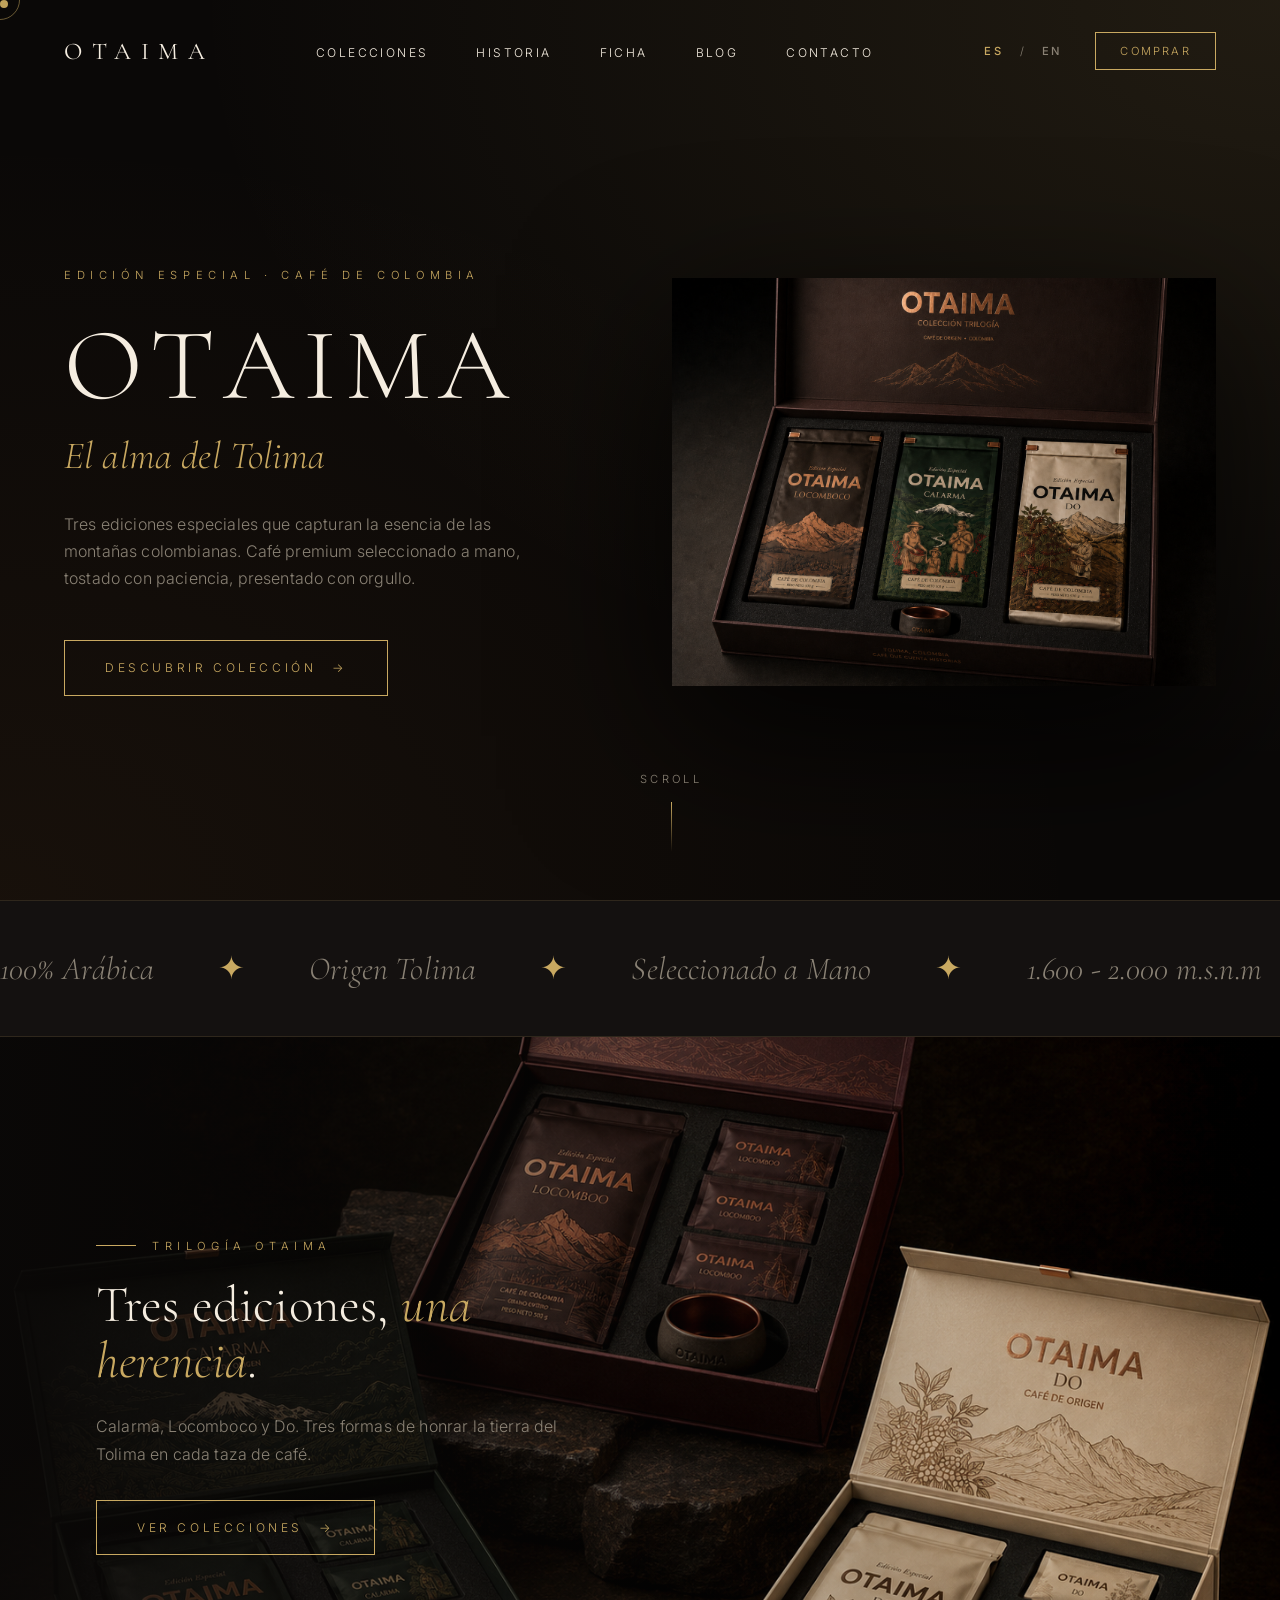
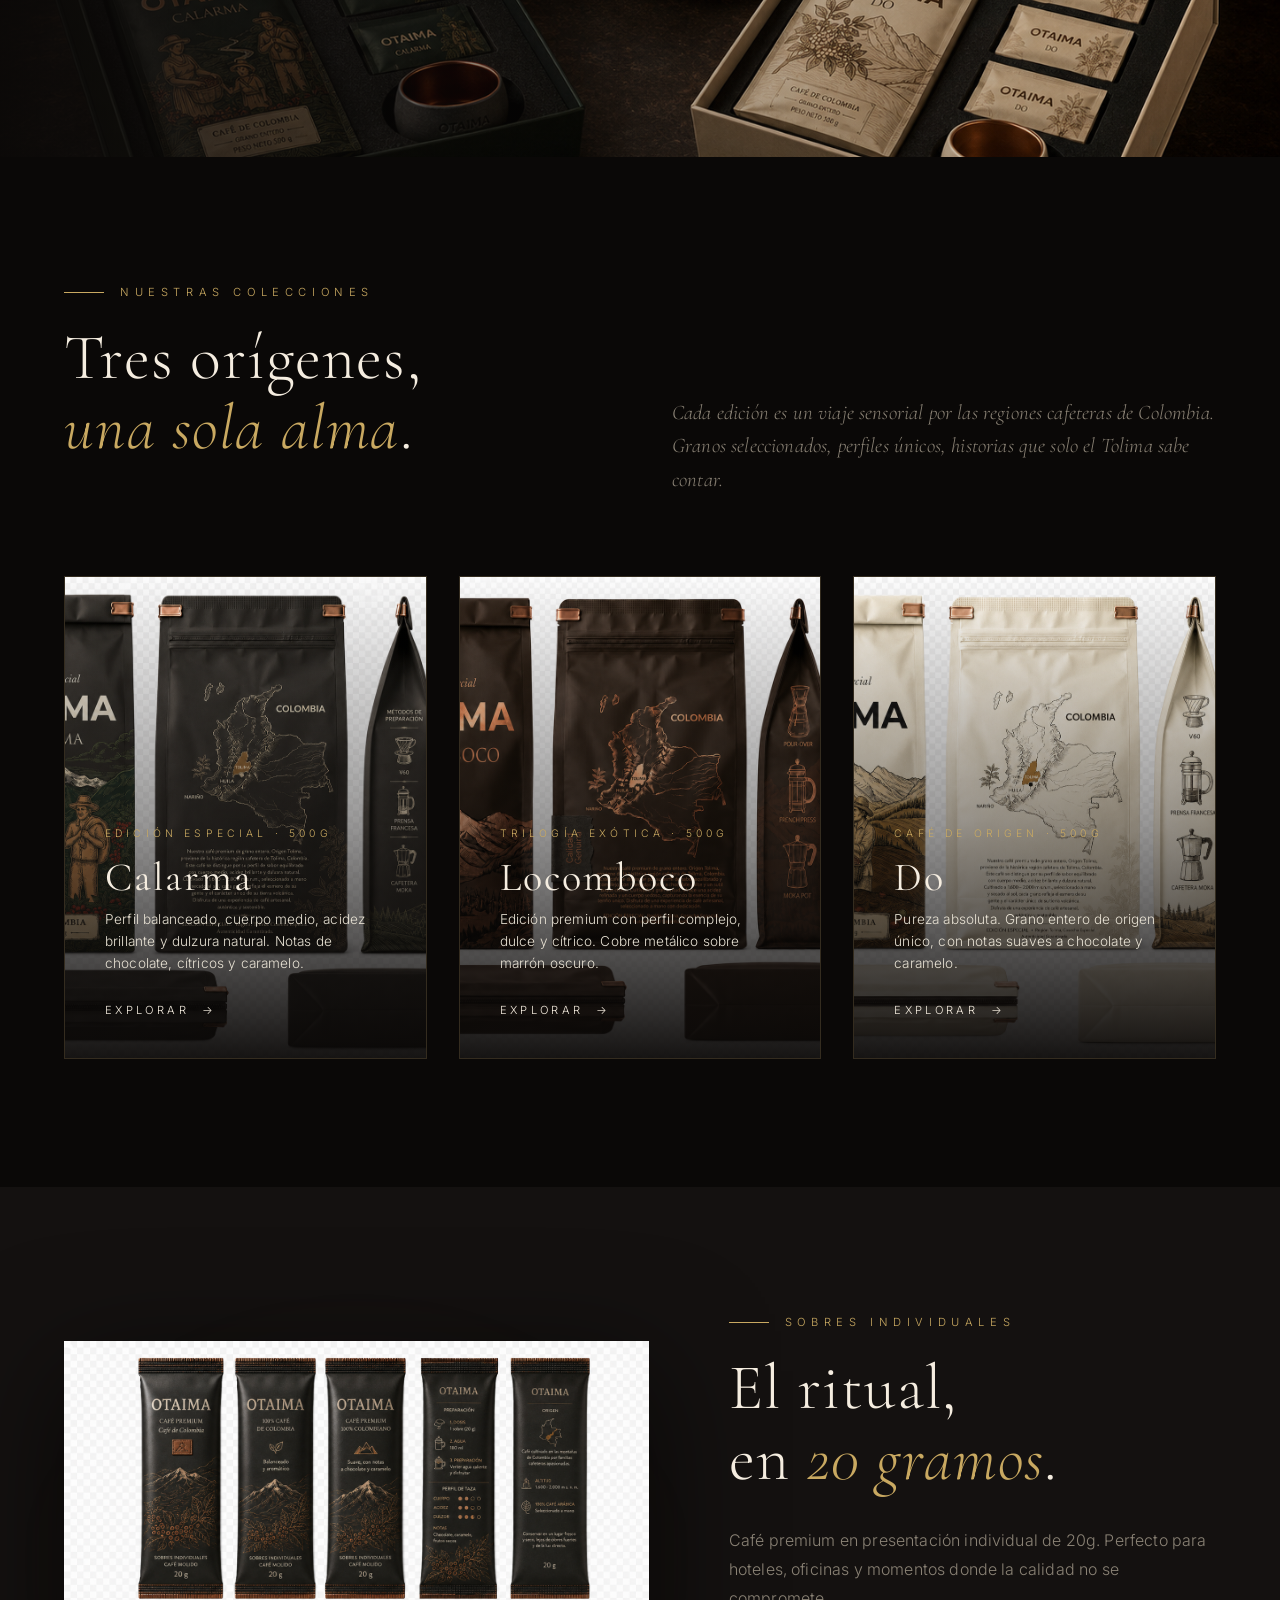
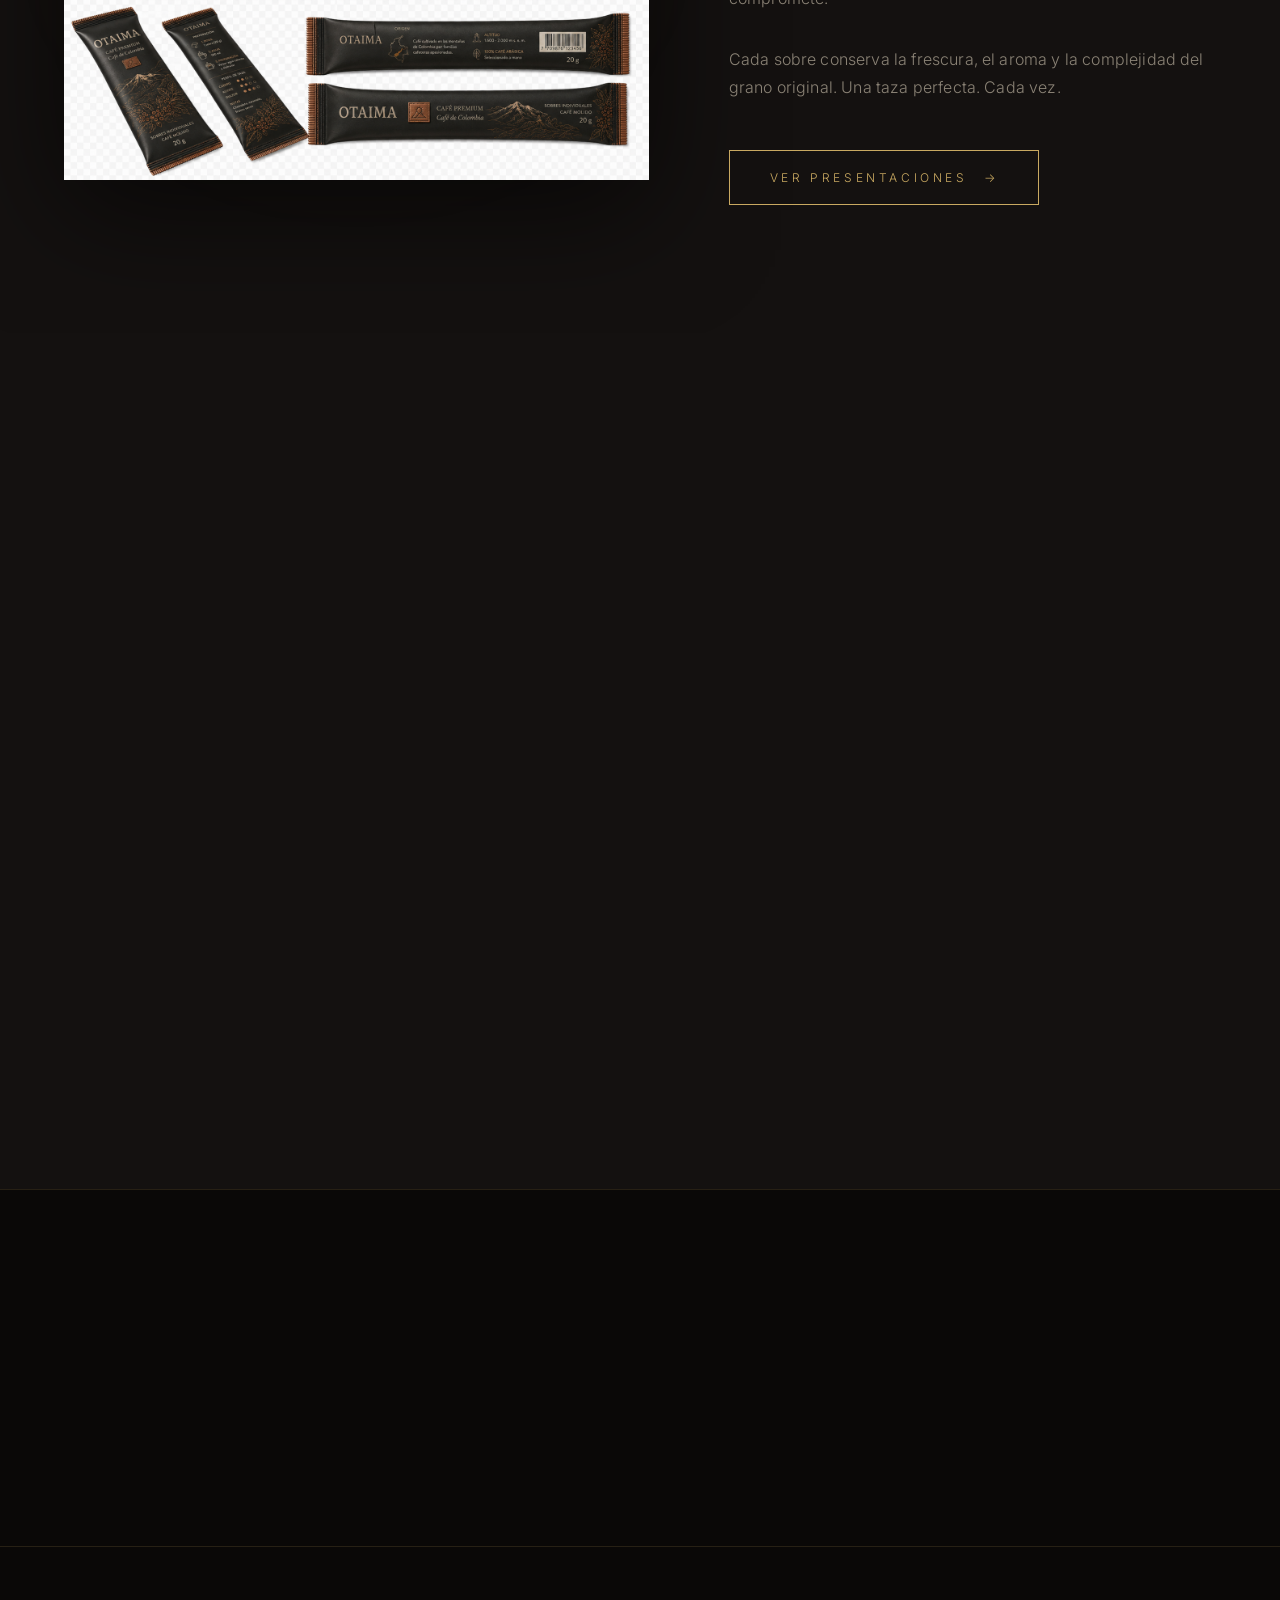
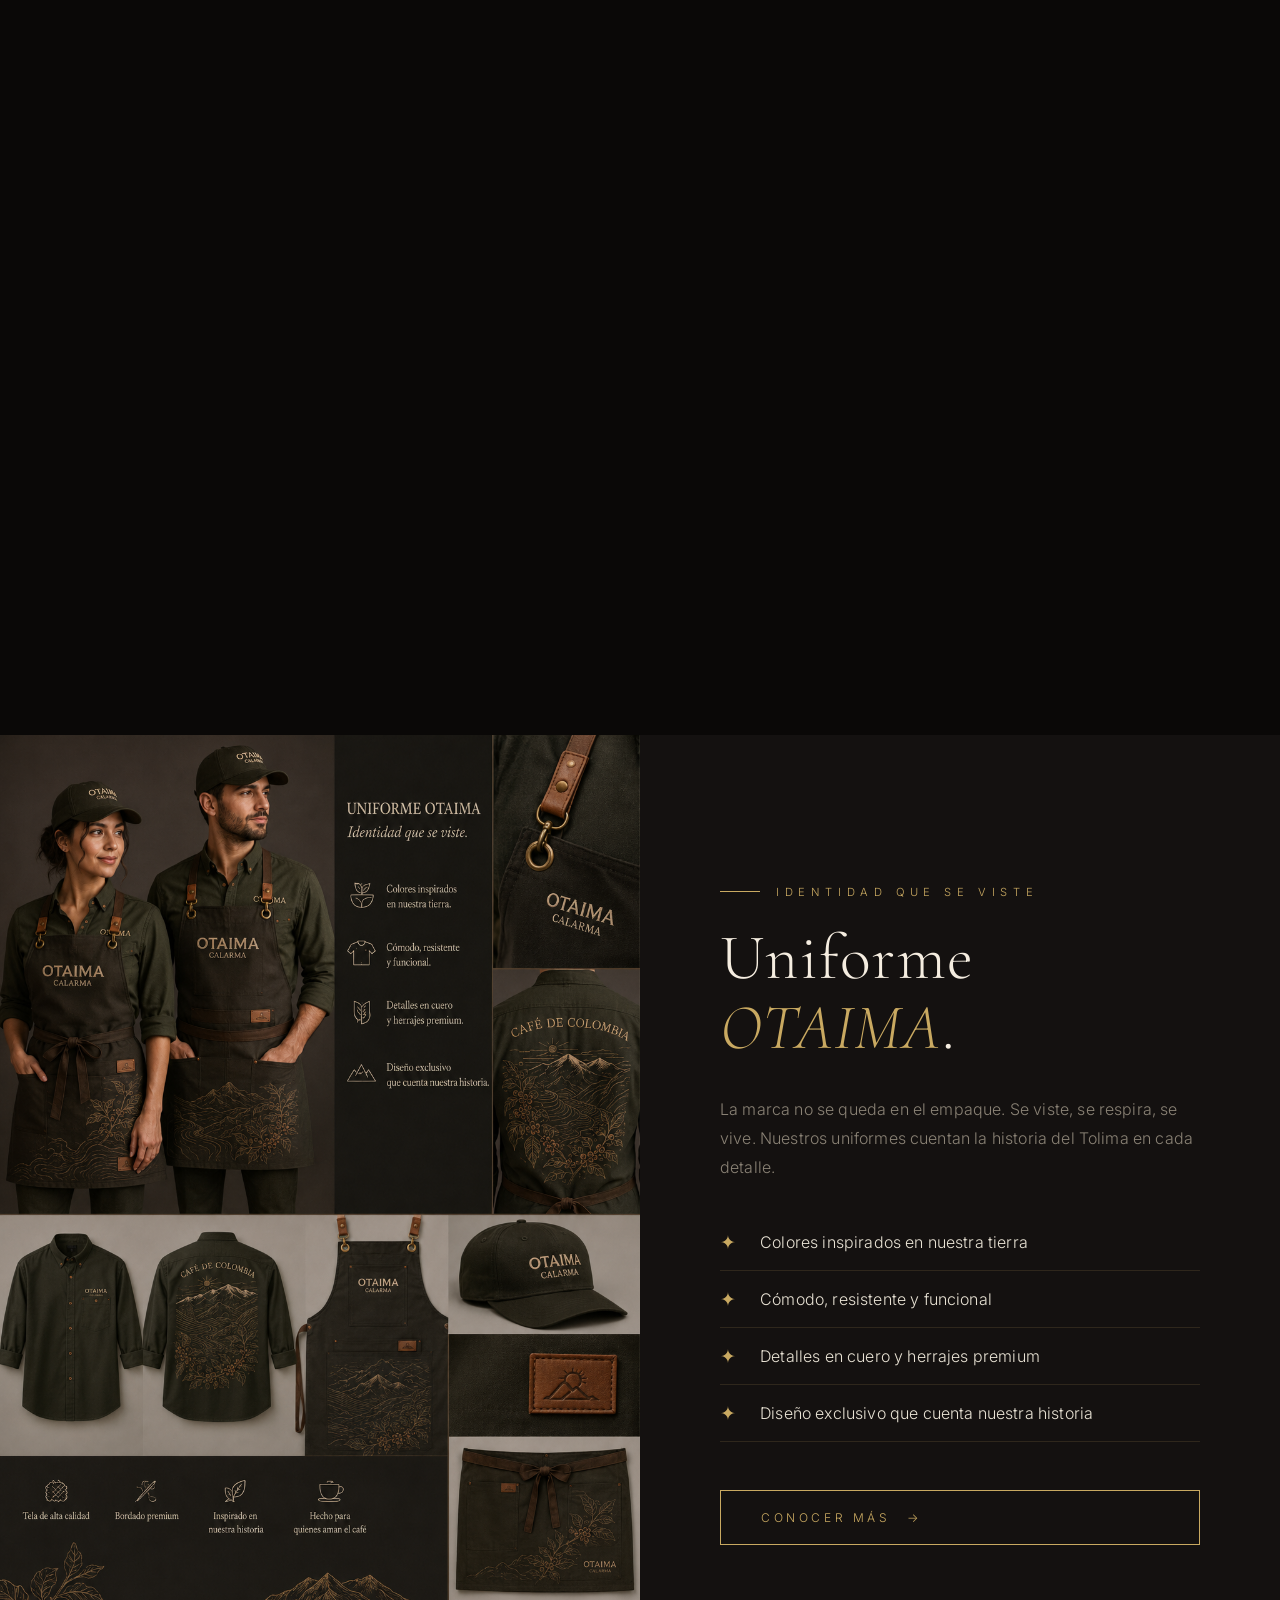
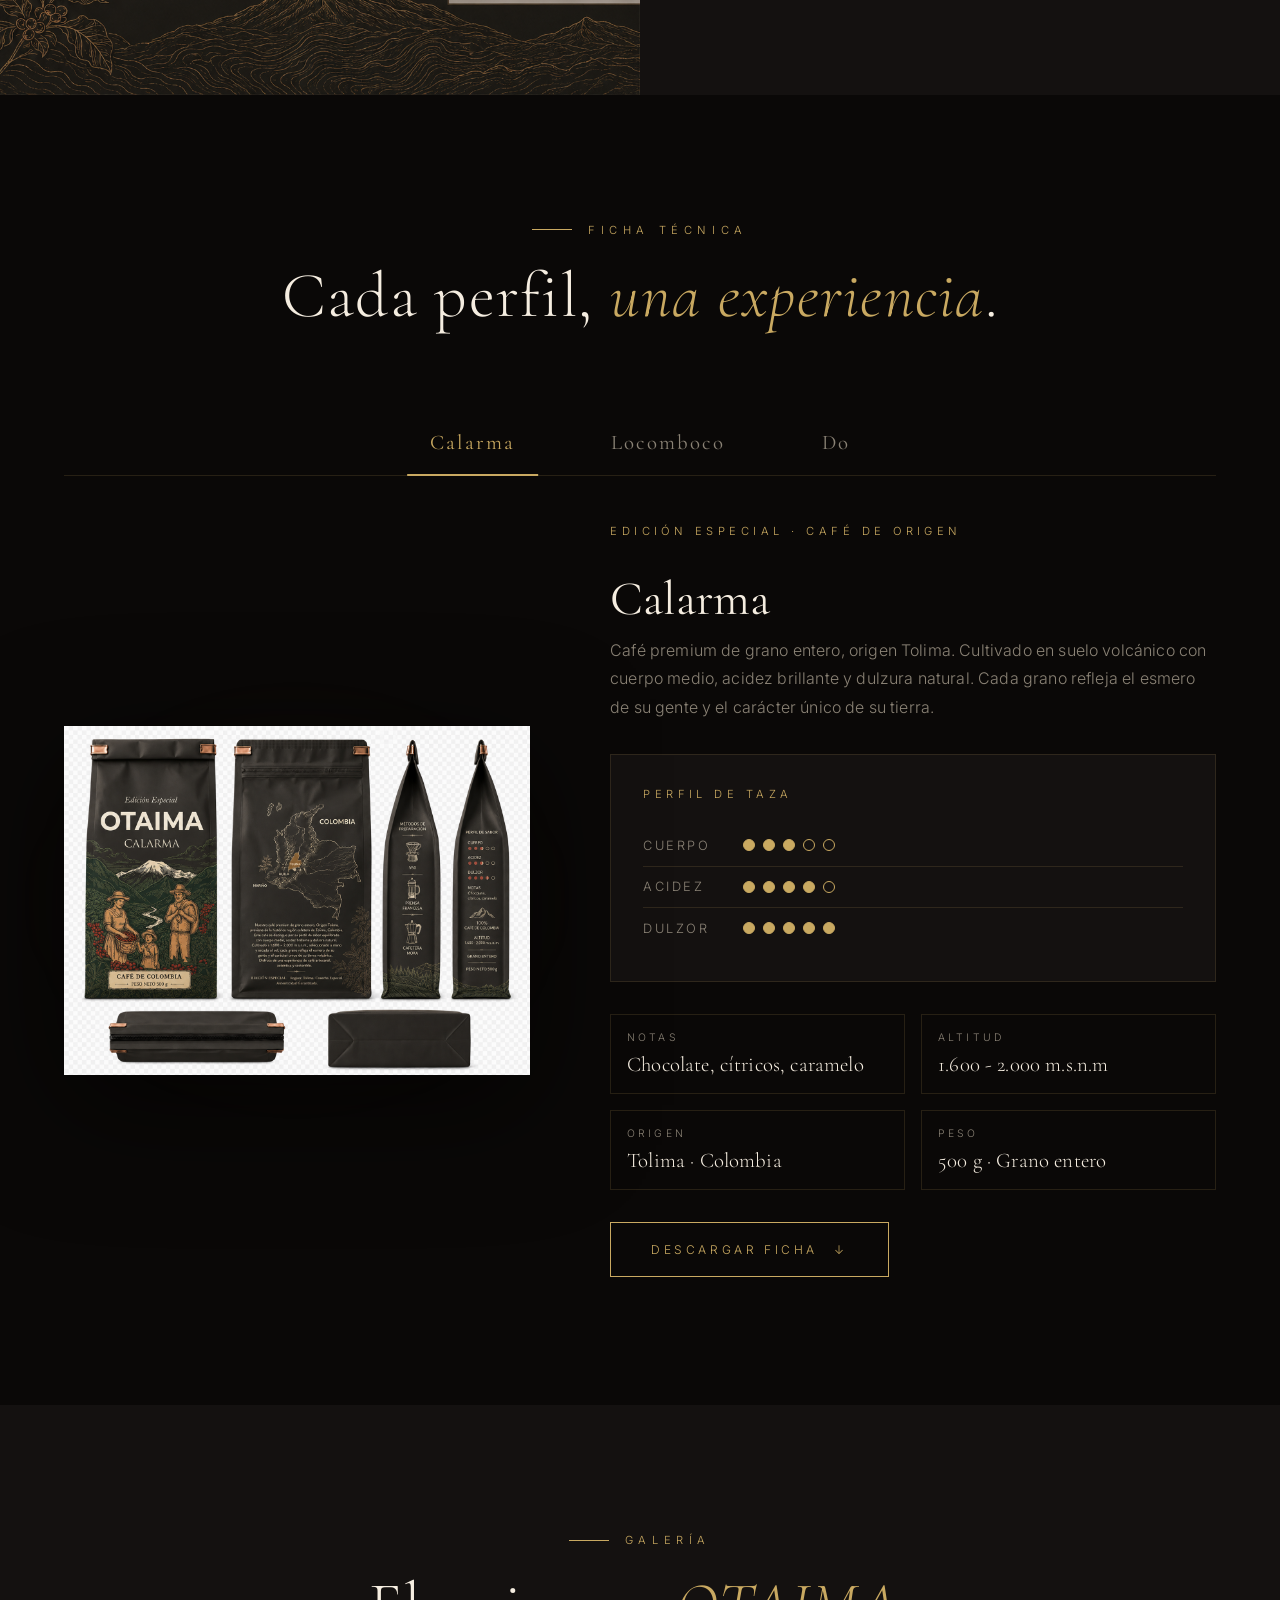
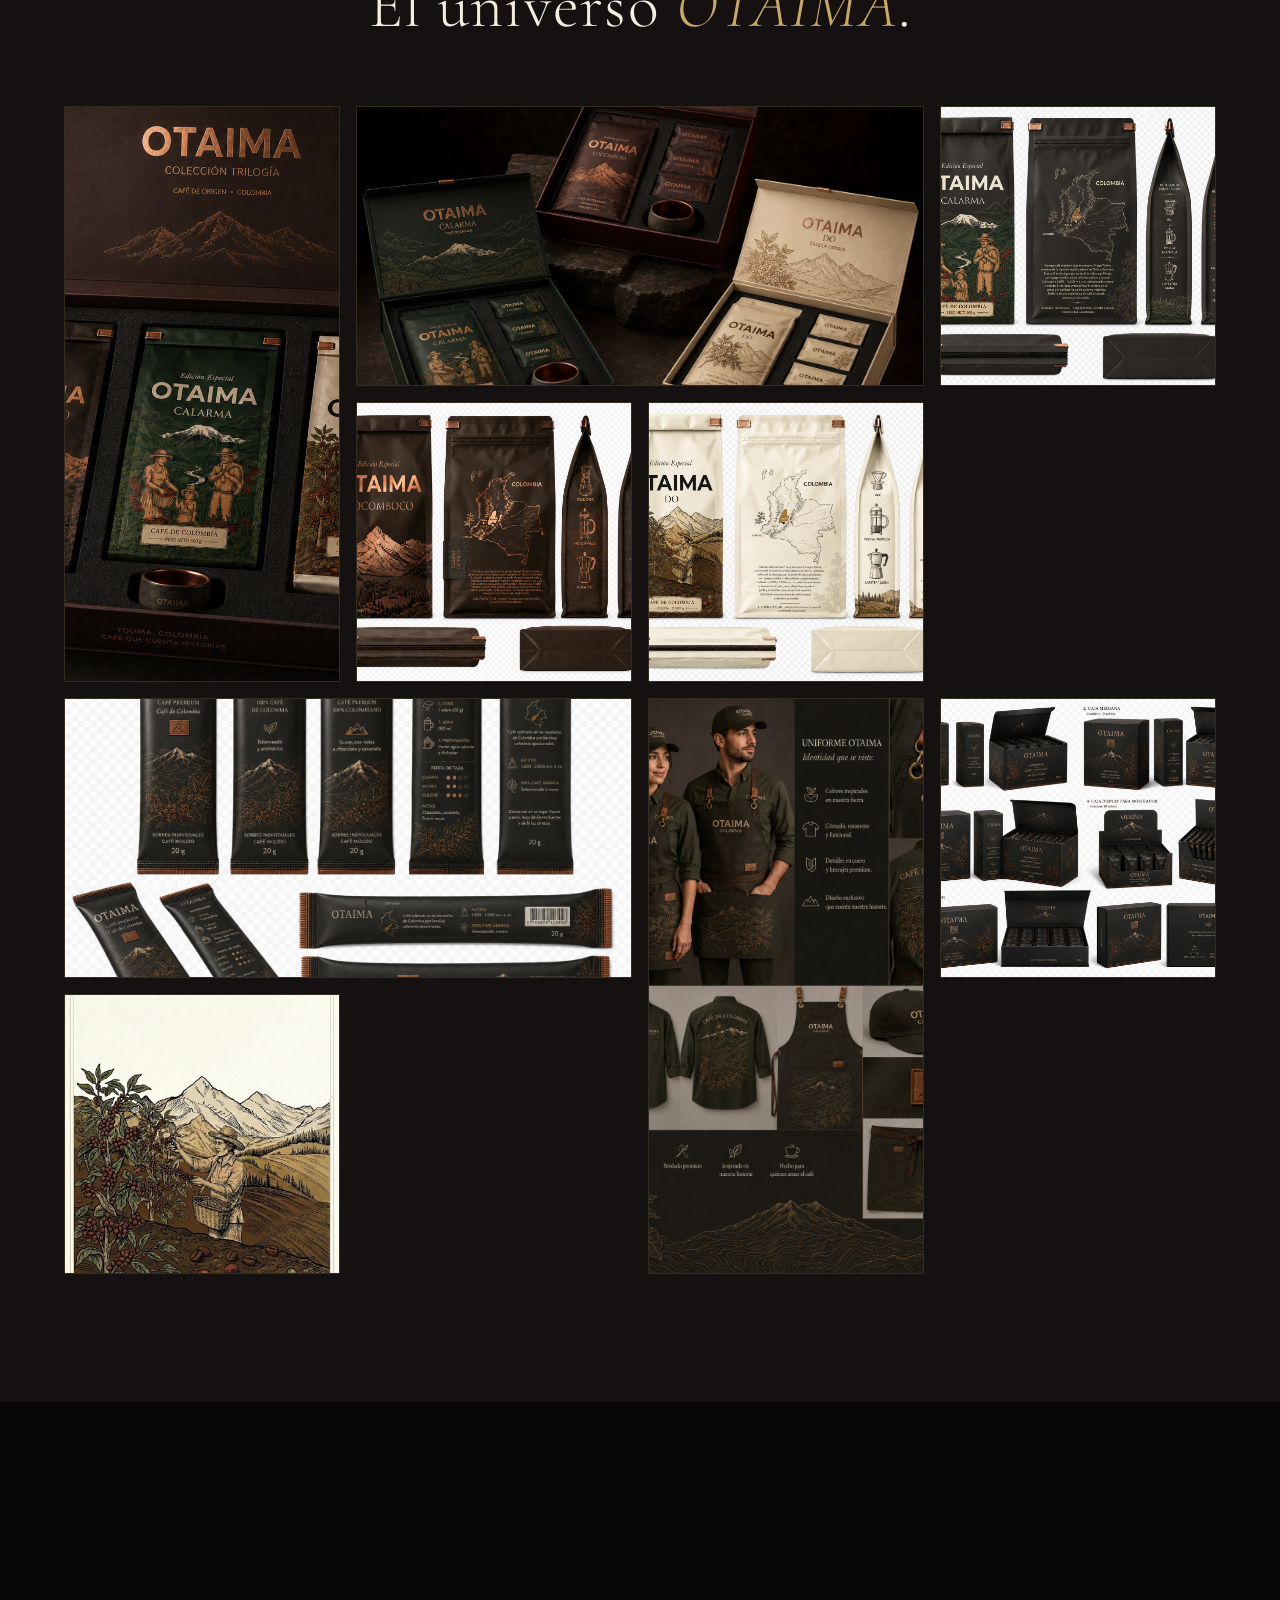
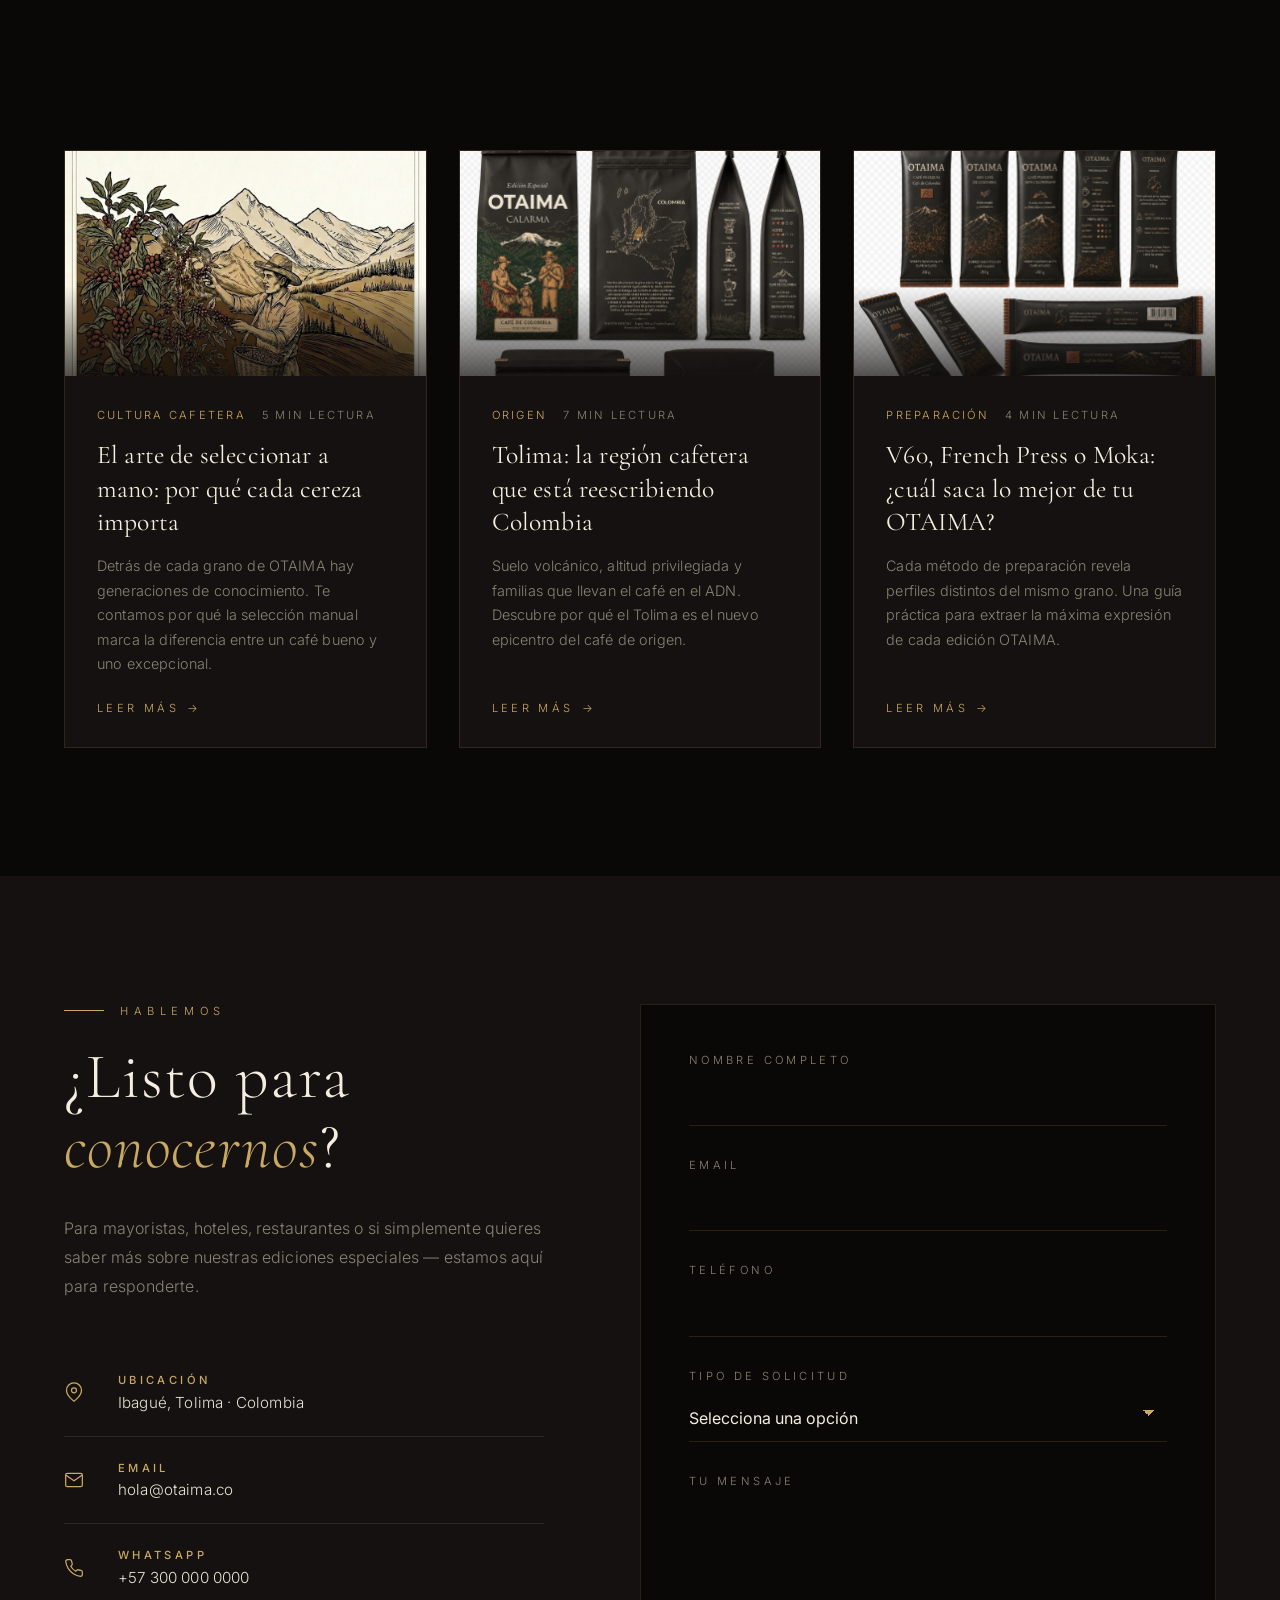
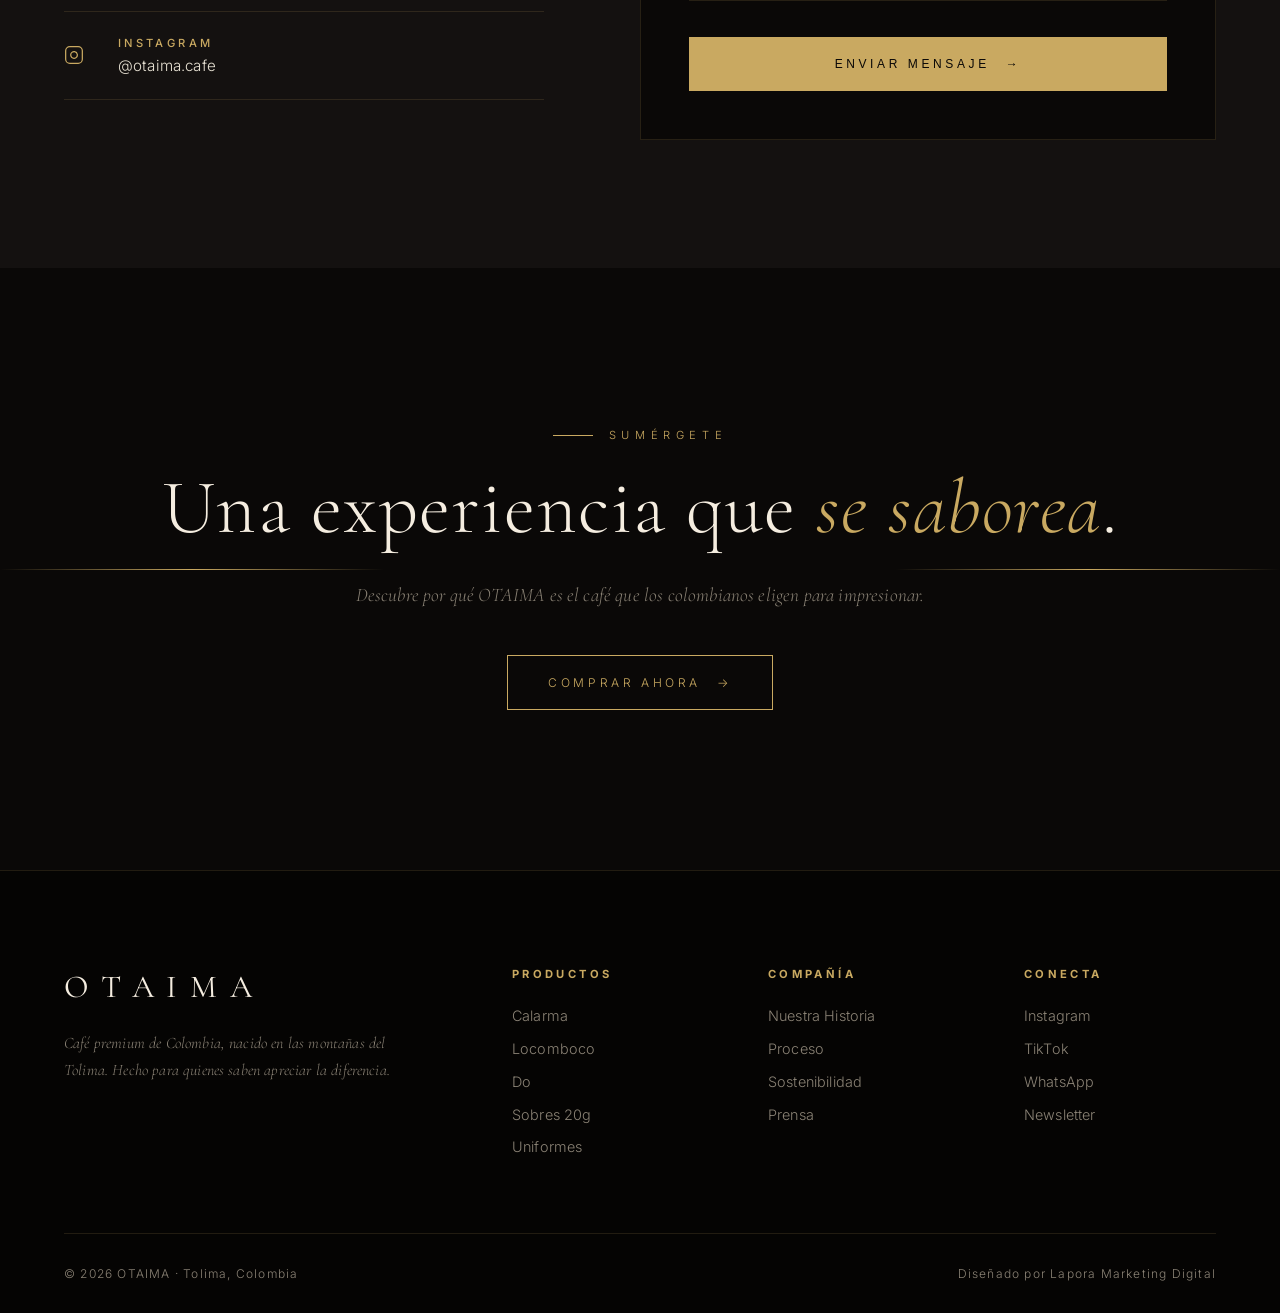
==== index.html @ 5ee767db "feat: initial release - OTAIMA premium coffee website v1.0.0 Production-ready single-page site for O" ====
<!DOCTYPE html>
<html lang="es">
<head>
<meta charset="UTF-8">
<meta name="viewport" content="width=device-width, initial-scale=1.0, viewport-fit=cover">
<meta http-equiv="X-UA-Compatible" content="IE=edge">

<!-- PRIMARY META TAGS -->
<title>OTAIMA — Café Premium de Colombia · Origen Tolima</title>
<meta name="title" content="OTAIMA — Café Premium de Colombia · Origen Tolima">
<meta name="description" content="Café de origen Tolima, Colombia. 100% arábica seleccionado a mano, cultivado entre 1.600 y 2.000 m.s.n.m. Tres ediciones especiales: Calarma, Locomboco y Do.">
<meta name="keywords" content="café colombiano, café premium, OTAIMA, Tolima, café de origen, café arábica, café gourmet, Calarma, Locomboco, café especialidad">
<meta name="author" content="OTAIMA — Lapora Marketing Digital">
<meta name="robots" content="index, follow">
<meta name="language" content="Spanish">
<meta name="theme-color" content="#0a0807">
<link rel="canonical" href="https://otaima.co/">

<!-- OPEN GRAPH / FACEBOOK -->
<meta property="og:type" content="website">
<meta property="og:url" content="https://otaima.co/">
<meta property="og:title" content="OTAIMA — Café Premium de Colombia · Origen Tolima">
<meta property="og:description" content="Tres ediciones especiales de café premium nacidas en las montañas del Tolima. Seleccionado a mano, tostado con paciencia.">
<meta property="og:image" content="https://otaima.co/img/hero-trilogia.png">
<meta property="og:image:width" content="1200">
<meta property="og:image:height" content="630">
<meta property="og:site_name" content="OTAIMA">
<meta property="og:locale" content="es_CO">
<meta property="og:locale:alternate" content="en_US">

<!-- TWITTER -->
<meta name="twitter:card" content="summary_large_image">
<meta name="twitter:url" content="https://otaima.co/">
<meta name="twitter:title" content="OTAIMA — Café Premium de Colombia">
<meta name="twitter:description" content="Café de origen Tolima. Tres ediciones especiales. 100% arábica.">
<meta name="twitter:image" content="https://otaima.co/img/hero-trilogia.png">

<!-- FAVICONS -->
<link rel="icon" type="image/svg+xml" href="data:image/svg+xml;utf8,<svg xmlns='http://www.w3.org/2000/svg' viewBox='0 0 100 100'><rect width='100' height='100' fill='%230a0807'/><text x='50' y='68' font-family='Georgia,serif' font-size='52' font-weight='300' fill='%23c9a961' text-anchor='middle' letter-spacing='2'>O</text></svg>">
<link rel="apple-touch-icon" href="data:image/svg+xml;utf8,<svg xmlns='http://www.w3.org/2000/svg' viewBox='0 0 100 100'><rect width='100' height='100' fill='%230a0807'/><text x='50' y='68' font-family='Georgia,serif' font-size='52' font-weight='300' fill='%23c9a961' text-anchor='middle'>O</text></svg>">
<link rel="manifest" href="site.webmanifest">

<!-- SCHEMA.ORG STRUCTURED DATA -->
<script type="application/ld+json">
{
  "@context": "https://schema.org",
  "@type": "Organization",
  "name": "OTAIMA",
  "url": "https://otaima.co",
  "logo": "https://otaima.co/img/hero-trilogia.png",
  "description": "Café premium colombiano de origen Tolima. Tres ediciones especiales: Calarma, Locomboco y Do.",
  "address": {
    "@type": "PostalAddress",
    "addressLocality": "Ibagué",
    "addressRegion": "Tolima",
    "addressCountry": "CO"
  },
  "contactPoint": {
    "@type": "ContactPoint",
    "telephone": "+57-300-000-0000",
    "contactType": "customer service",
    "email": "hola@otaima.co",
    "availableLanguage": ["Spanish", "English"]
  },
  "sameAs": [
    "https://instagram.com/otaima.cafe"
  ]
}
</script>
<script type="application/ld+json">
{
  "@context": "https://schema.org",
  "@type": "Product",
  "name": "OTAIMA Trilogía",
  "image": "https://otaima.co/img/hero-trilogia.png",
  "description": "Caja de regalo con las tres ediciones especiales de OTAIMA: Calarma, Locomboco y Do. Café premium 100% arábica del Tolima.",
  "brand": {"@type": "Brand", "name": "OTAIMA"},
  "offers": {
    "@type": "Offer",
    "priceCurrency": "COP",
    "availability": "https://schema.org/InStock"
  }
}
</script>

<!-- PRELOAD CRITICAL ASSETS -->
<link rel="preconnect" href="https://fonts.googleapis.com">
<link rel="preconnect" href="https://fonts.gstatic.com" crossorigin>
<link rel="preload" as="image" href="img/hero-trilogia.png" fetchpriority="high">
<link href="https://fonts.googleapis.com/css2?family=Cormorant+Garamond:wght@300;400;500;600;700&family=Inter:wght@300;400;500;600&display=swap" rel="stylesheet">
<style>
:root {
  --bg: #0a0807;
  --bg-soft: #141110;
  --bg-card: #1a1614;
  --gold: #c9a961;
  --gold-bright: #e6c989;
  --copper: #b87333;
  --cream: #f5ede0;
  --text: #e8e2d4;
  --text-dim: #8a8275;
  --border: rgba(201, 169, 97, 0.15);
  --serif: 'Cormorant Garamond', serif;
  --sans: 'Inter', sans-serif;
  --ease: cubic-bezier(0.16, 1, 0.3, 1);
}

* { margin: 0; padding: 0; box-sizing: border-box; }
html { scroll-behavior: smooth; }
body {
  font-family: var(--sans);
  background: var(--bg);
  color: var(--text);
  overflow-x: hidden;
  font-weight: 300;
  letter-spacing: 0.01em;
}
img { display: block; max-width: 100%; height: auto; }

/* ─── LOADER ─── */
.loader {
  position: fixed; inset: 0; background: var(--bg);
  z-index: 9999; display: flex; align-items: center; justify-content: center;
  transition: opacity 0.8s var(--ease), visibility 0.8s var(--ease);
}
.loader.hidden { opacity: 0; visibility: hidden; }
.loader-logo {
  font-family: var(--serif); font-size: 3rem; letter-spacing: 0.5em;
  color: var(--gold); font-weight: 300; position: relative; padding-left: 0.5em;
}
.loader-logo::after {
  content: ''; position: absolute; bottom: -10px; left: 50%;
  transform: translateX(-50%); width: 0; height: 1px; background: var(--gold);
  animation: loaderLine 1.8s var(--ease) forwards;
}
@keyframes loaderLine { to { width: 80%; } }

/* ─── CURSOR ─── */
.cursor {
  position: fixed; width: 8px; height: 8px; background: var(--gold);
  border-radius: 50%; pointer-events: none; z-index: 9998;
  transition: transform 0.15s var(--ease), width 0.3s, height 0.3s;
  mix-blend-mode: difference;
}
.cursor-ring {
  position: fixed; width: 40px; height: 40px;
  border: 1px solid var(--gold); border-radius: 50%;
  pointer-events: none; z-index: 9998;
  transition: transform 0.3s var(--ease); opacity: 0.5;
}
@media (max-width: 768px) {
  .cursor, .cursor-ring { display: none; }
}

/* ─── NAVIGATION ─── */
nav {
  position: fixed; top: 0; left: 0; right: 0; padding: 2rem 4rem;
  display: flex; justify-content: space-between; align-items: center;
  z-index: 100; transition: all 0.5s var(--ease);
}
nav.scrolled {
  padding: 1rem 4rem; background: rgba(10, 8, 7, 0.85);
  backdrop-filter: blur(20px); border-bottom: 1px solid var(--border);
}
.nav-logo {
  font-family: var(--serif); font-size: 1.5rem; letter-spacing: 0.4em;
  color: var(--cream); font-weight: 400;
}
.nav-menu { display: flex; gap: 3rem; list-style: none; }
.nav-menu a {
  color: var(--cream); text-decoration: none; font-size: 0.75rem;
  letter-spacing: 0.2em; text-transform: uppercase; position: relative;
  transition: color 0.3s;
}
.nav-menu a::after {
  content: ''; position: absolute; bottom: -6px; left: 0;
  width: 0; height: 1px; background: var(--gold);
  transition: width 0.4s var(--ease);
}
.nav-menu a:hover { color: var(--gold); }
.nav-menu a:hover::after { width: 100%; }
.nav-cta {
  padding: 0.7rem 1.5rem; border: 1px solid var(--gold);
  color: var(--gold); text-decoration: none; font-size: 0.7rem;
  letter-spacing: 0.2em; text-transform: uppercase;
  transition: all 0.4s var(--ease); position: relative; overflow: hidden;
}
.nav-cta::before {
  content: ''; position: absolute; inset: 0; background: var(--gold);
  transform: translateY(100%); transition: transform 0.4s var(--ease); z-index: -1;
}
.nav-cta:hover { color: var(--bg); }
.nav-cta:hover::before { transform: translateY(0); }

/* ─── HERO ─── */
.hero {
  min-height: 100vh; display: grid; grid-template-columns: 1fr 1fr;
  align-items: center; position: relative; overflow: hidden;
  background:
    radial-gradient(ellipse at top right, rgba(201, 169, 97, 0.12) 0%, transparent 60%),
    radial-gradient(ellipse at bottom left, rgba(184, 115, 51, 0.08) 0%, transparent 60%),
    var(--bg);
  padding: 8rem 4rem 4rem;
  gap: 4rem;
}
.hero-content { position: relative; z-index: 2; }
.hero-tagline {
  font-size: 0.7rem; letter-spacing: 0.5em; text-transform: uppercase;
  color: var(--gold); margin-bottom: 2rem;
  opacity: 0; animation: fadeUp 1s var(--ease) 0.5s forwards;
}
.hero-title {
  font-family: var(--serif); font-size: clamp(3.5rem, 8vw, 7rem);
  font-weight: 300; letter-spacing: 0.08em; line-height: 1;
  color: var(--cream); margin-bottom: 1rem;
}
.hero-title .char {
  display: inline-block; opacity: 0; transform: translateY(50px);
  animation: charReveal 1s var(--ease) forwards;
}
.hero-italic {
  font-family: var(--serif); font-size: clamp(1.5rem, 3vw, 2.5rem);
  font-style: italic; color: var(--gold); margin-bottom: 2rem;
  opacity: 0; animation: fadeUp 1s var(--ease) 1.5s forwards;
}
.hero-subtitle {
  font-size: 1rem; color: var(--text-dim);
  max-width: 480px; margin-bottom: 3rem; line-height: 1.7;
  opacity: 0; animation: fadeUp 1s var(--ease) 1.8s forwards;
}
.hero-cta {
  display: inline-flex; align-items: center; gap: 1rem;
  padding: 1.2rem 2.5rem; background: transparent;
  border: 1px solid var(--gold); color: var(--gold);
  text-decoration: none; font-size: 0.75rem; letter-spacing: 0.3em;
  text-transform: uppercase; transition: all 0.5s var(--ease);
  position: relative; overflow: hidden;
  opacity: 0; animation: fadeUp 1s var(--ease) 2.2s forwards; cursor: pointer;
}
.hero-cta span { position: relative; z-index: 2; transition: color 0.4s; }
.hero-cta::before {
  content: ''; position: absolute; inset: 0; background: var(--gold);
  transform: scaleX(0); transform-origin: left;
  transition: transform 0.5s var(--ease);
}
.hero-cta:hover::before { transform: scaleX(1); }
.hero-cta:hover span { color: var(--bg); }
.hero-cta .arrow { transition: transform 0.4s var(--ease); position: relative; z-index: 2; }
.hero-cta:hover .arrow { transform: translateX(8px); color: var(--bg); }

.hero-image-wrap {
  position: relative; opacity: 0;
  animation: fadeIn 1.2s var(--ease) 1s forwards;
}
.hero-image-wrap::before {
  content: ''; position: absolute; inset: -5%;
  background: radial-gradient(ellipse at center, rgba(201, 169, 97, 0.15) 0%, transparent 60%);
  filter: blur(40px);
}
.hero-image-wrap img {
  position: relative; z-index: 1;
  filter: drop-shadow(0 50px 80px rgba(0, 0, 0, 0.8));
  animation: float 8s ease-in-out infinite;
}
@keyframes float {
  0%, 100% { transform: translateY(0); }
  50% { transform: translateY(-15px); }
}

.scroll-hint {
  position: absolute; bottom: 3rem; left: 50%;
  transform: translateX(-50%); color: var(--text-dim);
  font-size: 0.7rem; letter-spacing: 0.3em; text-transform: uppercase;
  opacity: 0; animation: fadeUp 1s var(--ease) 2.5s forwards;
  display: flex; flex-direction: column; align-items: center; gap: 1rem; z-index: 3;
}
.scroll-hint::after {
  content: ''; width: 1px; height: 50px;
  background: linear-gradient(to bottom, var(--gold), transparent);
  animation: scrollPulse 2s ease-in-out infinite;
}

@keyframes fadeUp { to { opacity: 1; transform: translateY(0); } }
@keyframes fadeIn { to { opacity: 1; } }
@keyframes charReveal { to { opacity: 1; transform: translateY(0); } }
@keyframes scrollPulse {
  0%, 100% { transform: scaleY(1); opacity: 1; }
  50% { transform: scaleY(0.5); opacity: 0.3; }
}

/* ─── MARQUEE ─── */
.marquee {
  padding: 3rem 0; border-top: 1px solid var(--border);
  border-bottom: 1px solid var(--border); overflow: hidden;
  background: var(--bg-soft);
}
.marquee-track {
  display: flex; gap: 4rem;
  animation: marquee 30s linear infinite;
  white-space: nowrap; width: max-content;
}
.marquee-item {
  font-family: var(--serif); font-size: 2rem; font-style: italic;
  color: var(--text-dim); display: flex; align-items: center; gap: 4rem;
}
.marquee-item::after { content: '✦'; color: var(--gold); font-style: normal; }
@keyframes marquee { to { transform: translateX(-50%); } }

/* ─── SECTION HEADERS ─── */
section { padding: 8rem 4rem; position: relative; }

.section-label {
  font-size: 0.7rem; letter-spacing: 0.5em; text-transform: uppercase;
  color: var(--gold); margin-bottom: 1.5rem;
  display: flex; align-items: center; gap: 1rem;
}
.section-label::before {
  content: ''; width: 40px; height: 1px; background: var(--gold);
}
.section-title {
  font-family: var(--serif); font-size: clamp(2.5rem, 5vw, 4.5rem);
  font-weight: 300; line-height: 1.1; color: var(--cream);
  margin-bottom: 2rem; letter-spacing: 0.02em;
}
.section-title em { font-style: italic; color: var(--gold); }

/* ─── REVEAL ANIMATIONS ─── */
.reveal {
  opacity: 0; transform: translateY(60px);
  transition: opacity 1s var(--ease), transform 1s var(--ease);
}
.reveal.in-view { opacity: 1; transform: translateY(0); }
.reveal-stagger > * {
  opacity: 0; transform: translateY(40px);
  transition: opacity 0.8s var(--ease), transform 0.8s var(--ease);
}
.reveal-stagger.in-view > * { opacity: 1; transform: translateY(0); }
.reveal-stagger.in-view > *:nth-child(2) { transition-delay: 0.15s; }
.reveal-stagger.in-view > *:nth-child(3) { transition-delay: 0.3s; }
.reveal-stagger.in-view > *:nth-child(4) { transition-delay: 0.45s; }

/* ─── SHOWCASE BIG ─── */
.showcase {
  background: var(--bg);
  padding: 0;
  position: relative;
  overflow: hidden;
}
.showcase-img {
  width: 100%;
  height: 80vh;
  object-fit: cover;
  display: block;
  transform: scale(1.1);
  transition: transform 1.5s var(--ease);
}
.showcase.in-view .showcase-img { transform: scale(1); }
.showcase-overlay {
  position: absolute; inset: 0;
  background: linear-gradient(to right, rgba(10,8,7,0.95) 0%, rgba(10,8,7,0.3) 50%, transparent 100%);
  display: flex; align-items: center; padding: 0 6rem;
}
.showcase-text { max-width: 500px; }
.showcase-text h2 {
  font-family: var(--serif); font-size: clamp(2rem, 4vw, 3.5rem);
  font-weight: 300; line-height: 1.1; color: var(--cream); margin-bottom: 1.5rem;
}
.showcase-text h2 em { font-style: italic; color: var(--gold); }
.showcase-text p {
  color: var(--text-dim); line-height: 1.7; margin-bottom: 2rem;
}

/* ─── COLECCIONES ─── */
.colecciones { background: var(--bg); }
.colecciones-header {
  max-width: 1400px; margin: 0 auto 5rem;
  display: grid; grid-template-columns: 1fr 1fr;
  gap: 4rem; align-items: end;
}
.colecciones-intro {
  font-family: var(--serif); font-style: italic;
  font-size: 1.3rem; color: var(--text-dim); line-height: 1.6;
}
.colecciones-grid {
  max-width: 1400px; margin: 0 auto;
  display: grid; grid-template-columns: repeat(3, 1fr); gap: 2rem;
}
.coleccion-card {
  position: relative; aspect-ratio: 3/4; overflow: hidden;
  background: var(--bg-card); border: 1px solid var(--border);
  cursor: pointer; transition: transform 0.6s var(--ease);
}
.coleccion-img {
  position: absolute; inset: 0; overflow: hidden;
}
.coleccion-img img {
  width: 100%; height: 100%; object-fit: cover;
  transition: transform 0.8s var(--ease);
}
.coleccion-card:hover .coleccion-img img { transform: scale(1.08); }
.coleccion-img::after {
  content: ''; position: absolute; inset: 0;
  background: linear-gradient(to top, rgba(10,8,7,0.95) 0%, rgba(10,8,7,0.4) 50%, transparent 100%);
}
.coleccion-info {
  position: absolute; bottom: 0; left: 0; right: 0;
  padding: 2.5rem; z-index: 2;
}
.coleccion-tag {
  font-size: 0.65rem; letter-spacing: 0.4em; text-transform: uppercase;
  color: var(--gold); margin-bottom: 0.8rem;
}
.coleccion-name {
  font-family: var(--serif); font-size: 2.5rem; font-weight: 400;
  color: var(--cream); letter-spacing: 0.05em; margin-bottom: 0.5rem;
}
.coleccion-desc {
  font-size: 0.85rem; color: var(--text); margin-bottom: 1.5rem; line-height: 1.6;
}
.coleccion-link {
  font-size: 0.7rem; letter-spacing: 0.3em; text-transform: uppercase;
  color: var(--cream); text-decoration: none;
  display: inline-flex; align-items: center; gap: 0.8rem;
  transition: gap 0.4s var(--ease);
}
.coleccion-card:hover .coleccion-link { gap: 1.5rem; color: var(--gold); }

/* ─── STORY SECTION ─── */
.story {
  background: var(--bg-soft); position: relative; overflow: hidden;
}
.story-grid {
  max-width: 1400px; margin: 0 auto;
  display: grid; grid-template-columns: 1fr 1.2fr;
  gap: 6rem; align-items: center;
}
.story-visual {
  aspect-ratio: 4/5; position: relative; overflow: hidden;
  border: 1px solid var(--border);
}
.story-visual img {
  width: 100%; height: 100%; object-fit: cover;
  transition: transform 1s var(--ease);
}
.story-visual:hover img { transform: scale(1.05); }
.story-text p {
  font-size: 1.05rem; line-height: 1.9;
  color: var(--text-dim); margin-bottom: 1.5rem;
}
.story-text p:first-of-type::first-letter {
  font-family: var(--serif); font-size: 4rem; font-weight: 400;
  color: var(--gold); float: left; line-height: 1;
  padding: 0.5rem 0.5rem 0 0;
}

/* ─── STATS ─── */
.stats {
  background: var(--bg); padding: 6rem 4rem;
  border-top: 1px solid var(--border); border-bottom: 1px solid var(--border);
}
.stats-grid {
  max-width: 1400px; margin: 0 auto;
  display: grid; grid-template-columns: repeat(4, 1fr); gap: 2rem;
}
.stat {
  text-align: center; padding: 2rem; border-right: 1px solid var(--border);
}
.stat:last-child { border-right: none; }
.stat-number {
  font-family: var(--serif); font-size: 4rem; font-weight: 300;
  color: var(--gold); line-height: 1; margin-bottom: 0.5rem;
}
.stat-label {
  font-size: 0.7rem; letter-spacing: 0.3em;
  text-transform: uppercase; color: var(--text-dim);
}

/* ─── SOBRES SHOWCASE ─── */
.sobres-section {
  background: var(--bg-soft); padding: 8rem 4rem;
}
.sobres-container {
  max-width: 1400px; margin: 0 auto;
  display: grid; grid-template-columns: 1.2fr 1fr; gap: 5rem; align-items: center;
}
.sobres-img {
  position: relative;
}
.sobres-img::before {
  content: ''; position: absolute; inset: -10%;
  background: radial-gradient(ellipse at center, rgba(201,169,97,0.1), transparent 60%);
  filter: blur(50px);
}
.sobres-img img {
  width: 100%; position: relative; z-index: 1;
  filter: drop-shadow(0 30px 60px rgba(0,0,0,0.6));
}

/* ─── PROCESO ─── */
.proceso { background: var(--bg); }
.proceso-header {
  max-width: 1400px; margin: 0 auto 5rem; text-align: center;
}
.proceso-grid {
  max-width: 1400px; margin: 0 auto;
  display: grid; grid-template-columns: repeat(4, 1fr); gap: 2rem;
}
.proceso-paso {
  padding: 2rem; position: relative;
  transition: transform 0.5s var(--ease);
  border-left: 1px solid var(--border);
}
.proceso-paso:hover { transform: translateY(-8px); }
.proceso-num {
  font-family: var(--serif); font-size: 1rem; color: var(--gold);
  margin-bottom: 2rem; letter-spacing: 0.3em;
}
.proceso-icon {
  width: 60px; height: 60px; margin-bottom: 1.5rem;
  display: flex; align-items: center; justify-content: center;
  border: 1px solid var(--border); color: var(--gold);
  transition: all 0.4s var(--ease);
}
.proceso-paso:hover .proceso-icon {
  border-color: var(--gold); transform: rotate(360deg);
}
.proceso-titulo {
  font-family: var(--serif); font-size: 1.5rem;
  color: var(--cream); margin-bottom: 1rem;
}
.proceso-desc {
  font-size: 0.9rem; color: var(--text-dim); line-height: 1.7;
}

/* ─── UNIFORME SECTION ─── */
.uniforme {
  background: var(--bg-soft); padding: 0; overflow: hidden; position: relative;
}
.uniforme-grid {
  display: grid; grid-template-columns: 1fr 1fr; min-height: 80vh;
}
.uniforme-img {
  position: relative; overflow: hidden;
}
.uniforme-img img {
  width: 100%; height: 100%; object-fit: cover;
  transition: transform 1.2s var(--ease);
}
.uniforme:hover .uniforme-img img { transform: scale(1.05); }
.uniforme-text {
  padding: 6rem 5rem; display: flex; flex-direction: column; justify-content: center;
}
.uniforme-features {
  list-style: none; margin: 2rem 0 3rem;
}
.uniforme-features li {
  padding: 1rem 0; border-bottom: 1px solid var(--border);
  display: flex; align-items: center; gap: 1.5rem;
  color: var(--text);
}
.uniforme-features li::before {
  content: '✦'; color: var(--gold); font-size: 1.2rem;
}

/* ─── LANG SWITCHER ─── */
.lang-switcher {
  display: flex; gap: 0.5rem; align-items: center;
  margin-right: 1.5rem;
}
.lang-btn {
  background: transparent; border: none; cursor: pointer;
  color: var(--text-dim); font-size: 0.7rem; letter-spacing: 0.2em;
  padding: 0.3rem 0.6rem; transition: color 0.3s; font-family: var(--sans);
  font-weight: 500;
}
.lang-btn.active { color: var(--gold); }
.lang-btn:hover { color: var(--cream); }
.lang-divider { color: var(--text-dim); font-size: 0.7rem; }

/* ─── BLOG ─── */
.blog {
  background: var(--bg); padding: 8rem 4rem;
}
.blog-header {
  max-width: 1400px; margin: 0 auto 5rem;
  display: grid; grid-template-columns: 1fr 1fr;
  gap: 4rem; align-items: end;
}
.blog-link-all {
  font-size: 0.75rem; letter-spacing: 0.3em; text-transform: uppercase;
  color: var(--gold); text-decoration: none;
  display: inline-flex; align-items: center; gap: 0.8rem;
  transition: gap 0.4s var(--ease); align-self: end; justify-self: end;
}
.blog-link-all:hover { gap: 1.5rem; }
.blog-grid {
  max-width: 1400px; margin: 0 auto;
  display: grid; grid-template-columns: repeat(3, 1fr); gap: 2rem;
}
.blog-card {
  background: var(--bg-soft); border: 1px solid var(--border);
  cursor: pointer; transition: transform 0.5s var(--ease), border-color 0.4s;
  overflow: hidden; display: flex; flex-direction: column;
}
.blog-card:hover {
  transform: translateY(-10px);
  border-color: var(--gold);
}
.blog-img {
  aspect-ratio: 16/10; overflow: hidden; position: relative;
}
.blog-img img {
  width: 100%; height: 100%; object-fit: cover;
  transition: transform 0.8s var(--ease);
}
.blog-card:hover .blog-img img { transform: scale(1.08); }
.blog-img::after {
  content: ''; position: absolute; inset: 0;
  background: linear-gradient(to bottom, transparent 60%, rgba(10,8,7,0.7));
}
.blog-content {
  padding: 2rem; flex: 1; display: flex; flex-direction: column;
}
.blog-meta {
  display: flex; gap: 1rem; align-items: center;
  font-size: 0.7rem; letter-spacing: 0.2em; text-transform: uppercase;
  color: var(--text-dim); margin-bottom: 1rem;
}
.blog-meta-cat { color: var(--gold); }
.blog-title {
  font-family: var(--serif); font-size: 1.6rem;
  color: var(--cream); margin-bottom: 1rem;
  line-height: 1.3; font-weight: 400;
  transition: color 0.3s;
}
.blog-card:hover .blog-title { color: var(--gold); }
.blog-excerpt {
  color: var(--text-dim); font-size: 0.9rem;
  line-height: 1.7; flex: 1;
}
.blog-readmore {
  margin-top: 1.5rem; font-size: 0.7rem;
  letter-spacing: 0.3em; text-transform: uppercase;
  color: var(--gold);
  display: inline-flex; align-items: center; gap: 0.5rem;
  transition: gap 0.4s var(--ease);
}
.blog-card:hover .blog-readmore { gap: 1rem; }

/* ─── CONTACTO ─── */
.contacto-section {
  background: var(--bg-soft); padding: 8rem 4rem; position: relative;
}
.contacto-grid {
  max-width: 1400px; margin: 0 auto;
  display: grid; grid-template-columns: 1fr 1.2fr; gap: 6rem;
  align-items: start;
}
.contacto-info h2 { margin-bottom: 2rem; }
.contacto-info p {
  color: var(--text-dim); line-height: 1.8; margin-bottom: 3rem;
}
.contacto-details {
  list-style: none; margin-top: 2rem;
}
.contacto-details li {
  padding: 1.5rem 0; border-bottom: 1px solid var(--border);
  display: grid; grid-template-columns: 30px 1fr; gap: 1.5rem;
  align-items: center;
}
.contacto-details svg { color: var(--gold); }
.contacto-details strong {
  display: block; font-size: 0.7rem; letter-spacing: 0.3em;
  text-transform: uppercase; color: var(--gold); margin-bottom: 0.3rem;
  font-weight: 500;
}
.contacto-details span { color: var(--text); font-size: 0.95rem; }

.contacto-form {
  background: var(--bg); padding: 3rem;
  border: 1px solid var(--border); position: relative;
}
.form-group { margin-bottom: 2rem; position: relative; }
.form-label {
  display: block; font-size: 0.7rem; letter-spacing: 0.3em;
  text-transform: uppercase; color: var(--text-dim);
  margin-bottom: 0.8rem;
}
.form-input,
.form-textarea,
.form-select {
  width: 100%; background: transparent;
  border: none; border-bottom: 1px solid var(--border);
  color: var(--cream); padding: 0.8rem 0;
  font-family: var(--sans); font-size: 1rem;
  transition: border-color 0.3s; outline: none;
  resize: none;
}
.form-input:focus,
.form-textarea:focus,
.form-select:focus { border-color: var(--gold); }
.form-textarea { min-height: 100px; }
.form-select { cursor: pointer; appearance: none; background-image: linear-gradient(45deg, transparent 50%, var(--gold) 50%), linear-gradient(135deg, var(--gold) 50%, transparent 50%); background-position: calc(100% - 18px) 14px, calc(100% - 12px) 14px; background-size: 6px 6px; background-repeat: no-repeat; }
.form-select option { background: var(--bg); color: var(--cream); }
.form-submit {
  display: inline-flex; align-items: center; gap: 1rem;
  padding: 1.2rem 2.5rem; background: var(--gold);
  border: 1px solid var(--gold); color: var(--bg);
  font-size: 0.75rem; letter-spacing: 0.3em;
  text-transform: uppercase; cursor: pointer;
  transition: all 0.5s var(--ease);
  position: relative; overflow: hidden; font-weight: 500;
  width: 100%; justify-content: center;
}
.form-submit:hover { background: var(--gold-bright); transform: translateY(-3px); }
.form-success {
  padding: 1rem; background: rgba(201, 169, 97, 0.1);
  border: 1px solid var(--gold); color: var(--gold);
  text-align: center; margin-bottom: 1.5rem; display: none;
}
.form-success.show { display: block; animation: fadeIn 0.5s; }

/* ─── FICHA TECNICA ─── */
.ficha {
  background: var(--bg); padding: 8rem 4rem;
  position: relative; overflow: hidden;
}
.ficha-header {
  max-width: 1400px; margin: 0 auto 5rem; text-align: center;
}
.ficha-tabs {
  max-width: 1400px; margin: 0 auto 3rem;
  display: flex; justify-content: center; gap: 1rem;
  border-bottom: 1px solid var(--border);
}
.ficha-tab {
  padding: 1.2rem 2.5rem; background: transparent; border: none;
  color: var(--text-dim); font-family: var(--serif); font-size: 1.3rem;
  letter-spacing: 0.1em; cursor: pointer; position: relative;
  transition: color 0.3s;
}
.ficha-tab::after {
  content: ''; position: absolute; bottom: -1px; left: 50%;
  transform: translateX(-50%); width: 0; height: 2px;
  background: var(--gold); transition: width 0.4s var(--ease);
}
.ficha-tab.active { color: var(--gold); }
.ficha-tab.active::after { width: 80%; }
.ficha-tab:hover { color: var(--cream); }

.ficha-content {
  max-width: 1400px; margin: 0 auto;
  display: none; grid-template-columns: 1fr 1.3fr;
  gap: 5rem; align-items: center;
}
.ficha-content.active { display: grid; animation: fadeIn 0.6s var(--ease); }

.ficha-img {
  position: relative;
}
.ficha-img::before {
  content: ''; position: absolute; inset: -10%;
  background: radial-gradient(ellipse, rgba(201,169,97,0.15), transparent 60%);
  filter: blur(40px);
}
.ficha-img img {
  width: 100%; position: relative; z-index: 1;
  filter: drop-shadow(0 30px 60px rgba(0,0,0,0.6));
}

.ficha-info h3 {
  font-family: var(--serif); font-size: 3rem;
  color: var(--cream); margin-bottom: 0.5rem; font-weight: 400;
}
.ficha-info .ficha-sub {
  font-size: 0.7rem; letter-spacing: 0.4em; text-transform: uppercase;
  color: var(--gold); margin-bottom: 2rem;
}
.ficha-info > p {
  color: var(--text-dim); line-height: 1.8; margin-bottom: 2rem;
}
.perfil-sabor {
  margin: 2rem 0; padding: 2rem;
  background: var(--bg-soft); border: 1px solid var(--border);
}
.perfil-titulo {
  font-size: 0.7rem; letter-spacing: 0.4em; text-transform: uppercase;
  color: var(--gold); margin-bottom: 1.5rem;
}
.perfil-row {
  display: grid; grid-template-columns: 100px 1fr;
  align-items: center; padding: 0.8rem 0;
  border-bottom: 1px solid var(--border);
}
.perfil-row:last-child { border-bottom: none; }
.perfil-label {
  font-size: 0.8rem; color: var(--text-dim);
  letter-spacing: 0.2em; text-transform: uppercase;
}
.perfil-dots {
  display: flex; gap: 0.5rem;
}
.perfil-dot {
  width: 12px; height: 12px; border-radius: 50%;
  border: 1px solid var(--gold);
}
.perfil-dot.filled { background: var(--gold); }

.ficha-specs {
  display: grid; grid-template-columns: repeat(2, 1fr);
  gap: 1rem; margin-bottom: 2rem;
}
.spec {
  padding: 1rem; border: 1px solid var(--border);
}
.spec-label {
  font-size: 0.65rem; letter-spacing: 0.3em; text-transform: uppercase;
  color: var(--text-dim); margin-bottom: 0.5rem;
}
.spec-value {
  font-family: var(--serif); font-size: 1.3rem; color: var(--cream);
}

/* ─── GALERIA + LIGHTBOX ─── */
.galeria {
  background: var(--bg-soft); padding: 8rem 4rem;
}
.galeria-header {
  max-width: 1400px; margin: 0 auto 4rem; text-align: center;
}
.galeria-grid {
  max-width: 1400px; margin: 0 auto;
  display: grid; grid-template-columns: repeat(4, 1fr);
  grid-auto-rows: 280px; gap: 1rem;
}
.galeria-item {
  position: relative; overflow: hidden; cursor: pointer;
  background: var(--bg-card); border: 1px solid var(--border);
}
.galeria-item.tall { grid-row: span 2; }
.galeria-item.wide { grid-column: span 2; }
.galeria-item img {
  width: 100%; height: 100%; object-fit: cover;
  transition: transform 0.8s var(--ease), filter 0.4s;
}
.galeria-item:hover img { transform: scale(1.08); filter: brightness(0.7); }
.galeria-item::after {
  content: '+'; position: absolute; top: 50%; left: 50%;
  transform: translate(-50%, -50%) scale(0);
  color: var(--gold); font-size: 3rem; font-weight: 100;
  width: 60px; height: 60px; border: 1px solid var(--gold);
  border-radius: 50%; display: flex; align-items: center; justify-content: center;
  transition: transform 0.4s var(--ease); pointer-events: none;
}
.galeria-item:hover::after { transform: translate(-50%, -50%) scale(1); }

.lightbox {
  position: fixed; inset: 0;
  background: rgba(5, 4, 3, 0.97); backdrop-filter: blur(20px);
  z-index: 10000; display: none;
  align-items: center; justify-content: center;
  opacity: 0; transition: opacity 0.4s var(--ease);
}
.lightbox.active { display: flex; opacity: 1; }
.lightbox img {
  max-width: 85vw; max-height: 85vh; object-fit: contain;
  border: 1px solid var(--border);
  animation: lightboxIn 0.5s var(--ease);
}
@keyframes lightboxIn {
  from { transform: scale(0.9); opacity: 0; }
  to { transform: scale(1); opacity: 1; }
}
.lightbox-close {
  position: absolute; top: 2rem; right: 2rem;
  width: 50px; height: 50px;
  border: 1px solid var(--gold); background: transparent;
  color: var(--gold); font-size: 1.5rem; cursor: pointer;
  border-radius: 50%; display: flex; align-items: center; justify-content: center;
  transition: all 0.3s;
}
.lightbox-close:hover { background: var(--gold); color: var(--bg); transform: rotate(90deg); }

.lightbox-nav {
  position: absolute; top: 50%; transform: translateY(-50%);
  width: 60px; height: 60px;
  border: 1px solid var(--gold); background: transparent;
  color: var(--gold); cursor: pointer;
  display: flex; align-items: center; justify-content: center;
  transition: all 0.3s; font-size: 1.5rem;
}
.lightbox-nav:hover { background: var(--gold); color: var(--bg); }
.lightbox-prev { left: 2rem; }
.lightbox-next { right: 2rem; }

/* ─── CTA SECTION ─── */
.cta-section {
  background: var(--bg); text-align: center;
  padding: 10rem 4rem; position: relative;
}
.cta-section::before, .cta-section::after {
  content: ''; position: absolute; top: 50%;
  width: 30%; height: 1px;
  background: linear-gradient(to right, transparent, var(--gold), transparent);
}
.cta-section::before { left: 0; }
.cta-section::after { right: 0; transform: rotate(180deg); }
.cta-section h2 {
  font-family: var(--serif); font-size: clamp(2.5rem, 6vw, 5rem);
  font-weight: 300; color: var(--cream); letter-spacing: 0.02em;
  margin-bottom: 2rem; line-height: 1.1;
}
.cta-section h2 em { color: var(--gold); font-style: italic; }
.cta-section p {
  font-family: var(--serif); font-style: italic;
  font-size: 1.2rem; color: var(--text-dim); margin-bottom: 3rem;
}

/* ─── FOOTER ─── */
footer {
  background: #050403; padding: 6rem 4rem 2rem;
  border-top: 1px solid var(--border);
}
.footer-grid {
  max-width: 1400px; margin: 0 auto 4rem;
  display: grid; grid-template-columns: 2fr 1fr 1fr 1fr; gap: 4rem;
}
.footer-brand .nav-logo {
  font-size: 2rem; display: block; margin-bottom: 1.5rem;
}
.footer-brand p {
  font-family: var(--serif); font-style: italic;
  color: var(--text-dim); line-height: 1.7; max-width: 350px;
}
.footer-col h4 {
  font-size: 0.7rem; letter-spacing: 0.3em; text-transform: uppercase;
  color: var(--gold); margin-bottom: 1.5rem;
}
.footer-col ul { list-style: none; }
.footer-col li { margin-bottom: 0.8rem; }
.footer-col a {
  color: var(--text-dim); text-decoration: none;
  font-size: 0.9rem; transition: color 0.3s, padding-left 0.3s;
}
.footer-col a:hover { color: var(--gold); padding-left: 0.5rem; }
.footer-bottom {
  max-width: 1400px; margin: 0 auto; padding-top: 2rem;
  border-top: 1px solid var(--border);
  display: flex; justify-content: space-between;
  font-size: 0.75rem; color: var(--text-dim); letter-spacing: 0.1em;
}

/* ─── RESPONSIVE ─── */
@media (max-width: 968px) {
  nav { padding: 1.5rem 2rem; }
  .nav-menu { display: none; }
  section { padding: 5rem 2rem; }
  .hero { grid-template-columns: 1fr; padding: 8rem 2rem 4rem; }
  .colecciones-header { grid-template-columns: 1fr; gap: 2rem; }
  .colecciones-grid { grid-template-columns: 1fr; }
  .story-grid { grid-template-columns: 1fr; gap: 3rem; }
  .stats-grid { grid-template-columns: repeat(2, 1fr); }
  .stat { border-right: none; border-bottom: 1px solid var(--border); padding: 1.5rem; }
  .proceso-grid { grid-template-columns: 1fr; }
  .sobres-container { grid-template-columns: 1fr; }
  .uniforme-grid { grid-template-columns: 1fr; }
  .uniforme-text { padding: 4rem 2rem; }
  .showcase-overlay { padding: 0 2rem; }
  .blog-header { grid-template-columns: 1fr; }
  .blog-link-all { justify-self: start; }
  .blog-grid { grid-template-columns: 1fr; }
  .contacto-grid { grid-template-columns: 1fr; gap: 3rem; }
  .contacto-form { padding: 2rem; }
  .ficha-content { grid-template-columns: 1fr; gap: 3rem; }
  .ficha-tabs { flex-wrap: wrap; }
  .galeria-grid { grid-template-columns: repeat(2, 1fr); }
  .galeria-item.wide { grid-column: span 2; }
  .ficha-specs { grid-template-columns: 1fr; }
  .footer-grid { grid-template-columns: 1fr; gap: 2rem; }
  .footer-bottom { flex-direction: column; gap: 1rem; text-align: center; }
  .cta-section::before, .cta-section::after { display: none; }
}
</style>
</head>
<body>

<!-- LOADER -->
<div class="loader" id="loader">
  <div class="loader-logo">OTAIMA</div>
</div>

<!-- CUSTOM CURSOR -->
<div class="cursor" id="cursor"></div>
<div class="cursor-ring" id="cursorRing"></div>

<!-- NAVIGATION -->
<nav id="nav" role="navigation" aria-label="Navegación principal">
  <div class="nav-logo">OTAIMA</div>
  <ul class="nav-menu">
    <li><a href="#colecciones" data-es="Colecciones" data-en="Collections">Colecciones</a></li>
    <li><a href="#historia" data-es="Historia" data-en="Story">Historia</a></li>
    <li><a href="#ficha" data-es="Ficha" data-en="Specs">Ficha</a></li>
    <li><a href="#blog" data-es="Blog" data-en="Blog">Blog</a></li>
    <li><a href="#contacto" data-es="Contacto" data-en="Contact">Contacto</a></li>
  </ul>
  <div style="display:flex; align-items:center;">
    <div class="lang-switcher" role="group" aria-label="Selector de idioma">
      <button class="lang-btn active" data-lang="es" aria-label="Español" aria-pressed="true">ES</button>
      <span class="lang-divider" aria-hidden="true">/</span>
      <button class="lang-btn" data-lang="en" aria-label="English" aria-pressed="false">EN</button>
    </div>
    <a href="#" class="nav-cta" data-es="Comprar" data-en="Shop" aria-label="Ir a la tienda">Comprar</a>
  </div>
</nav>

<!-- HERO -->
<section class="hero">
  <div class="hero-content">
    <div class="hero-tagline" data-es="Edición Especial · Café de Colombia" data-en="Special Edition · Coffee of Colombia">Edición Especial · Café de Colombia</div>
    <h1 class="hero-title" id="heroTitle">OTAIMA</h1>
    <div class="hero-italic" data-es="El alma del Tolima" data-en="The soul of Tolima">El alma del Tolima</div>
    <p class="hero-subtitle" data-es="Tres ediciones especiales que capturan la esencia de las montañas colombianas. Café premium seleccionado a mano, tostado con paciencia, presentado con orgullo." data-en="Three special editions that capture the essence of the Colombian mountains. Premium coffee hand-selected, patiently roasted, proudly presented.">Tres ediciones especiales que capturan la esencia de las montañas colombianas. Café premium seleccionado a mano, tostado con paciencia, presentado con orgullo.</p>
    <a href="#colecciones" class="hero-cta"><span data-es="Descubrir Colección" data-en="Discover Collection">Descubrir Colección</span> <span class="arrow">→</span></a>
  </div>
  <div class="hero-image-wrap">
    <img src="img/hero-trilogia.png" alt="OTAIMA Colección Trilogía - Caja de Regalo Premium" fetchpriority="high" decoding="async">
  </div>
  <div class="scroll-hint">Scroll</div>
</section>

<!-- MARQUEE -->
<div class="marquee">
  <div class="marquee-track">
    <div class="marquee-item">100% Arábica</div>
    <div class="marquee-item">Origen Tolima</div>
    <div class="marquee-item">Seleccionado a Mano</div>
    <div class="marquee-item">1.600 - 2.000 m.s.n.m</div>
    <div class="marquee-item">Tostado Artesanal</div>
    <div class="marquee-item">100% Arábica</div>
    <div class="marquee-item">Origen Tolima</div>
    <div class="marquee-item">Seleccionado a Mano</div>
    <div class="marquee-item">1.600 - 2.000 m.s.n.m</div>
    <div class="marquee-item">Tostado Artesanal</div>
  </div>
</div>

<!-- SHOWCASE: Las 3 colecciones -->
<section class="showcase reveal">
  <img src="img/colecciones.png" alt="Las tres ediciones OTAIMA: Calarma, Locomboco y Do" class="showcase-img" loading="lazy" decoding="async">
  <div class="showcase-overlay">
    <div class="showcase-text">
      <div class="section-label">Trilogía OTAIMA</div>
      <h2>Tres ediciones, <em>una herencia</em>.</h2>
      <p>Calarma, Locomboco y Do. Tres formas de honrar la tierra del Tolima en cada taza de café.</p>
      <a href="#colecciones" class="hero-cta" style="opacity:1;animation:none"><span>Ver Colecciones</span> <span class="arrow">→</span></a>
    </div>
  </div>
</section>

<!-- COLECCIONES -->
<section class="colecciones" id="colecciones">
  <div class="colecciones-header reveal">
    <div>
      <div class="section-label">Nuestras colecciones</div>
      <h2 class="section-title">Tres orígenes,<br><em>una sola alma</em>.</h2>
    </div>
    <p class="colecciones-intro">Cada edición es un viaje sensorial por las regiones cafeteras de Colombia. Granos seleccionados, perfiles únicos, historias que solo el Tolima sabe contar.</p>
  </div>

  <div class="colecciones-grid reveal-stagger">
    <div class="coleccion-card">
      <div class="coleccion-img">
        <img src="img/calarma.png" alt="OTAIMA Calarma - Edición Especial 500g Café de Colombia" loading="lazy" decoding="async">
      </div>
      <div class="coleccion-info">
        <div class="coleccion-tag">Edición Especial · 500g</div>
        <div class="coleccion-name">Calarma</div>
        <p class="coleccion-desc">Perfil balanceado, cuerpo medio, acidez brillante y dulzura natural. Notas de chocolate, cítricos y caramelo.</p>
        <a href="#" class="coleccion-link">Explorar <span>→</span></a>
      </div>
    </div>

    <div class="coleccion-card">
      <div class="coleccion-img">
        <img src="img/locomboco.png" alt="OTAIMA Locomboco - Trilogía Exótica Edición Especial 500g" loading="lazy" decoding="async">
      </div>
      <div class="coleccion-info">
        <div class="coleccion-tag">Trilogía Exótica · 500g</div>
        <div class="coleccion-name">Locomboco</div>
        <p class="coleccion-desc">Edición premium con perfil complejo, dulce y cítrico. Cobre metálico sobre marrón oscuro.</p>
        <a href="#" class="coleccion-link">Explorar <span>→</span></a>
      </div>
    </div>

    <div class="coleccion-card">
      <div class="coleccion-img">
        <img src="img/do.png" alt="OTAIMA Do - Café de Origen Pureza Absoluta 500g" loading="lazy" decoding="async">
      </div>
      <div class="coleccion-info">
        <div class="coleccion-tag">Café de Origen · 500g</div>
        <div class="coleccion-name">Do</div>
        <p class="coleccion-desc">Pureza absoluta. Grano entero de origen único, con notas suaves a chocolate y caramelo.</p>
        <a href="#" class="coleccion-link">Explorar <span>→</span></a>
      </div>
    </div>
  </div>
</section>

<!-- SOBRES INDIVIDUALES -->
<section class="sobres-section">
  <div class="sobres-container">
    <div class="sobres-img reveal">
      <img src="img/sobres.png" alt="Sobres individuales OTAIMA 20g - Café Premium Molido" loading="lazy" decoding="async">
    </div>
    <div class="reveal">
      <div class="section-label">Sobres Individuales</div>
      <h2 class="section-title">El ritual,<br>en <em>20 gramos</em>.</h2>
      <p style="color:var(--text-dim); line-height:1.8; margin-bottom:2rem;">Café premium en presentación individual de 20g. Perfecto para hoteles, oficinas y momentos donde la calidad no se compromete.</p>
      <p style="color:var(--text-dim); line-height:1.8; margin-bottom:3rem;">Cada sobre conserva la frescura, el aroma y la complejidad del grano original. Una taza perfecta. Cada vez.</p>
      <a href="#" class="hero-cta" style="opacity:1;animation:none"><span>Ver Presentaciones</span> <span class="arrow">→</span></a>
    </div>
  </div>
</section>

<!-- STORY -->
<section class="story" id="historia">
  <div class="story-grid">
    <div class="story-visual reveal">
      <img src="img/campesino.jpeg" alt="Campesino cafetero del Tolima recolectando granos a mano" loading="lazy" decoding="async">
    </div>
    <div class="story-text reveal">
      <div class="section-label">Nuestra historia</div>
      <h2 class="section-title">Donde la montaña <em>habla</em>.</h2>
      <p>Nacimos en las laderas del Tolima, donde el suelo volcánico y la altitud crean condiciones únicas para un café excepcional. Cada grano de OTAIMA es la culminación de generaciones de familias cafeteras que entienden el oficio como un arte.</p>
      <p>No producimos café en masa. Producimos pequeños lotes de café excepcional, seleccionados a mano, fermentados con paciencia y tostados con respeto. Porque la calidad no se apura.</p>
      <p>OTAIMA es la promesa de que Colombia no solo exporta café — exporta cultura, historia y orgullo.</p>
    </div>
  </div>
</section>

<!-- STATS -->
<section class="stats">
  <div class="stats-grid reveal-stagger">
    <div class="stat">
      <div class="stat-number" data-target="2000">0</div>
      <div class="stat-label">M.S.N.M. de Altitud</div>
    </div>
    <div class="stat">
      <div class="stat-number" data-target="100">0</div>
      <div class="stat-label">% Arábica</div>
    </div>
    <div class="stat">
      <div class="stat-number" data-target="3">0</div>
      <div class="stat-label">Ediciones Especiales</div>
    </div>
    <div class="stat">
      <div class="stat-number" data-target="48">0</div>
      <div class="stat-label">Horas de Fermentación</div>
    </div>
  </div>
</section>

<!-- PROCESO -->
<section class="proceso" id="proceso">
  <div class="proceso-header reveal">
    <div class="section-label" style="justify-content:center">Del cultivo a tu taza</div>
    <h2 class="section-title">Cada paso <em>importa</em>.</h2>
  </div>

  <div class="proceso-grid reveal-stagger">
    <div class="proceso-paso">
      <div class="proceso-num">01 / 04</div>
      <div class="proceso-icon">
        <svg width="30" height="30" viewBox="0 0 24 24" fill="none" stroke="currentColor" stroke-width="1.2">
          <path d="M12 2 L4 22 L20 22 Z"/>
          <circle cx="12" cy="14" r="2"/>
        </svg>
      </div>
      <h3 class="proceso-titulo">Cultivo</h3>
      <p class="proceso-desc">Variedades arábica cultivadas en suelo volcánico entre 1.600 y 2.000 metros sobre el nivel del mar.</p>
    </div>

    <div class="proceso-paso">
      <div class="proceso-num">02 / 04</div>
      <div class="proceso-icon">
        <svg width="30" height="30" viewBox="0 0 24 24" fill="none" stroke="currentColor" stroke-width="1.2">
          <circle cx="12" cy="12" r="8"/>
          <path d="M8 12 L16 12 M12 8 L12 16"/>
        </svg>
      </div>
      <h3 class="proceso-titulo">Selección</h3>
      <p class="proceso-desc">Cada cereza se recolecta a mano en el punto exacto de maduración. Sin atajos. Sin máquinas.</p>
    </div>

    <div class="proceso-paso">
      <div class="proceso-num">03 / 04</div>
      <div class="proceso-icon">
        <svg width="30" height="30" viewBox="0 0 24 24" fill="none" stroke="currentColor" stroke-width="1.2">
          <path d="M4 12 Q4 20 12 20 Q20 20 20 12 Q20 4 12 4 Q4 4 4 12 Z"/>
          <path d="M9 9 Q12 6 15 9 Q12 12 9 9"/>
        </svg>
      </div>
      <h3 class="proceso-titulo">Fermentación</h3>
      <p class="proceso-desc">Procesos lentos y controlados que potencian los perfiles únicos de cada lote.</p>
    </div>

    <div class="proceso-paso">
      <div class="proceso-num">04 / 04</div>
      <div class="proceso-icon">
        <svg width="30" height="30" viewBox="0 0 24 24" fill="none" stroke="currentColor" stroke-width="1.2">
          <path d="M5 18 L19 18 L18 22 L6 22 Z"/>
          <path d="M7 18 L7 10 L17 10 L17 18"/>
          <path d="M17 12 L20 12 L20 16 L17 16"/>
          <path d="M10 8 Q10 5 12 5 Q14 5 14 8"/>
        </svg>
      </div>
      <h3 class="proceso-titulo">Tostión</h3>
      <p class="proceso-desc">Tostado artesanal en pequeños lotes para preservar los aromas y matices originales.</p>
    </div>
  </div>
</section>

<!-- UNIFORME -->
<section class="uniforme">
  <div class="uniforme-grid">
    <div class="uniforme-img reveal">
      <img src="img/uniformes.png" alt="Uniforme OTAIMA Calarma - Identidad que se viste" loading="lazy" decoding="async">
    </div>
    <div class="uniforme-text reveal">
      <div class="section-label">Identidad que se viste</div>
      <h2 class="section-title">Uniforme <em>OTAIMA</em>.</h2>
      <p style="color:var(--text-dim); line-height:1.8;">La marca no se queda en el empaque. Se viste, se respira, se vive. Nuestros uniformes cuentan la historia del Tolima en cada detalle.</p>
      <ul class="uniforme-features">
        <li>Colores inspirados en nuestra tierra</li>
        <li>Cómodo, resistente y funcional</li>
        <li>Detalles en cuero y herrajes premium</li>
        <li>Diseño exclusivo que cuenta nuestra historia</li>
      </ul>
      <a href="#" class="hero-cta" style="opacity:1;animation:none"><span>Conocer Más</span> <span class="arrow">→</span></a>
    </div>
  </div>
</section>

<!-- FICHA TECNICA -->
<section class="ficha" id="ficha">
  <div class="ficha-header reveal">
    <div class="section-label" style="justify-content:center">Ficha técnica</div>
    <h2 class="section-title">Cada perfil, <em>una experiencia</em>.</h2>
  </div>

  <div class="ficha-tabs reveal">
    <button class="ficha-tab active" data-tab="calarma">Calarma</button>
    <button class="ficha-tab" data-tab="locomboco">Locomboco</button>
    <button class="ficha-tab" data-tab="do">Do</button>
  </div>

  <!-- CALARMA -->
  <div class="ficha-content active" id="tab-calarma">
    <div class="ficha-img">
      <img src="img/calarma.png" alt="OTAIMA Calarma Ficha">
    </div>
    <div class="ficha-info">
      <div class="ficha-sub">Edición Especial · Café de Origen</div>
      <h3>Calarma</h3>
      <p>Café premium de grano entero, origen Tolima. Cultivado en suelo volcánico con cuerpo medio, acidez brillante y dulzura natural. Cada grano refleja el esmero de su gente y el carácter único de su tierra.</p>

      <div class="perfil-sabor">
        <div class="perfil-titulo">Perfil de Taza</div>
        <div class="perfil-row">
          <div class="perfil-label">Cuerpo</div>
          <div class="perfil-dots">
            <div class="perfil-dot filled"></div><div class="perfil-dot filled"></div><div class="perfil-dot filled"></div><div class="perfil-dot"></div><div class="perfil-dot"></div>
          </div>
        </div>
        <div class="perfil-row">
          <div class="perfil-label">Acidez</div>
          <div class="perfil-dots">
            <div class="perfil-dot filled"></div><div class="perfil-dot filled"></div><div class="perfil-dot filled"></div><div class="perfil-dot filled"></div><div class="perfil-dot"></div>
          </div>
        </div>
        <div class="perfil-row">
          <div class="perfil-label">Dulzor</div>
          <div class="perfil-dots">
            <div class="perfil-dot filled"></div><div class="perfil-dot filled"></div><div class="perfil-dot filled"></div><div class="perfil-dot filled"></div><div class="perfil-dot filled"></div>
          </div>
        </div>
      </div>

      <div class="ficha-specs">
        <div class="spec"><div class="spec-label">Notas</div><div class="spec-value">Chocolate, cítricos, caramelo</div></div>
        <div class="spec"><div class="spec-label">Altitud</div><div class="spec-value">1.600 - 2.000 m.s.n.m</div></div>
        <div class="spec"><div class="spec-label">Origen</div><div class="spec-value">Tolima · Colombia</div></div>
        <div class="spec"><div class="spec-label">Peso</div><div class="spec-value">500 g · Grano entero</div></div>
      </div>

      <a href="img/ficha-tecnica.pdf" target="_blank" class="hero-cta" style="opacity:1;animation:none"><span>Descargar Ficha</span> <span class="arrow">↓</span></a>
    </div>
  </div>

  <!-- LOCOMBOCO -->
  <div class="ficha-content" id="tab-locomboco">
    <div class="ficha-img">
      <img src="img/locomboco.png" alt="OTAIMA Locomboco Ficha">
    </div>
    <div class="ficha-info">
      <div class="ficha-sub">Trilogía Exótica · Edición Especial</div>
      <h3>Locomboco</h3>
      <p>Nuestro café premium de grano entero, origen Tolima. Perfil de sabor equilibrado y complejo, con marcadas notas a chocolate dulce y un sutil toque cítrico. Cultivado a gran altitud, ofrece una acidez refinada y un cuerpo sedoso.</p>

      <div class="perfil-sabor">
        <div class="perfil-titulo">Perfil de Sabor</div>
        <div class="perfil-row">
          <div class="perfil-label">Cuerpo</div>
          <div class="perfil-dots">
            <div class="perfil-dot filled"></div><div class="perfil-dot filled"></div><div class="perfil-dot filled"></div><div class="perfil-dot filled"></div><div class="perfil-dot"></div>
          </div>
        </div>
        <div class="perfil-row">
          <div class="perfil-label">Acidez</div>
          <div class="perfil-dots">
            <div class="perfil-dot filled"></div><div class="perfil-dot filled"></div><div class="perfil-dot filled"></div><div class="perfil-dot"></div><div class="perfil-dot"></div>
          </div>
        </div>
        <div class="perfil-row">
          <div class="perfil-label">Dulzor</div>
          <div class="perfil-dots">
            <div class="perfil-dot filled"></div><div class="perfil-dot filled"></div><div class="perfil-dot filled"></div><div class="perfil-dot filled"></div><div class="perfil-dot"></div>
          </div>
        </div>
      </div>

      <div class="ficha-specs">
        <div class="spec"><div class="spec-label">Notas</div><div class="spec-value">Chocolate dulce, cítricos, caramelo</div></div>
        <div class="spec"><div class="spec-label">Altitud</div><div class="spec-value">1.600 - 2.000 m.s.n.m</div></div>
        <div class="spec"><div class="spec-label">Origen</div><div class="spec-value">Tolima · Colombia</div></div>
        <div class="spec"><div class="spec-label">Peso</div><div class="spec-value">500 g · Grano entero</div></div>
      </div>

      <a href="img/ficha-tecnica.pdf" target="_blank" class="hero-cta" style="opacity:1;animation:none"><span>Descargar Ficha</span> <span class="arrow">↓</span></a>
    </div>
  </div>

  <!-- DO -->
  <div class="ficha-content" id="tab-do">
    <div class="ficha-img">
      <img src="img/do.png" alt="OTAIMA Do Ficha">
    </div>
    <div class="ficha-info">
      <div class="ficha-sub">Café de Origen · Pureza Absoluta</div>
      <h3>Do</h3>
      <p>Edición de origen único. Café cultivado en las montañas de Colombia por familias cafeteras apasionadas. 100% café arábica, seleccionado a mano, con un perfil suave y elegante.</p>

      <div class="perfil-sabor">
        <div class="perfil-titulo">Perfil de Taza</div>
        <div class="perfil-row">
          <div class="perfil-label">Cuerpo</div>
          <div class="perfil-dots">
            <div class="perfil-dot filled"></div><div class="perfil-dot filled"></div><div class="perfil-dot"></div><div class="perfil-dot"></div><div class="perfil-dot"></div>
          </div>
        </div>
        <div class="perfil-row">
          <div class="perfil-label">Acidez</div>
          <div class="perfil-dots">
            <div class="perfil-dot filled"></div><div class="perfil-dot filled"></div><div class="perfil-dot filled"></div><div class="perfil-dot"></div><div class="perfil-dot"></div>
          </div>
        </div>
        <div class="perfil-row">
          <div class="perfil-label">Dulzor</div>
          <div class="perfil-dots">
            <div class="perfil-dot filled"></div><div class="perfil-dot filled"></div><div class="perfil-dot filled"></div><div class="perfil-dot filled"></div><div class="perfil-dot"></div>
          </div>
        </div>
      </div>

      <div class="ficha-specs">
        <div class="spec"><div class="spec-label">Notas</div><div class="spec-value">Chocolate, caramelo, frutos secos</div></div>
        <div class="spec"><div class="spec-label">Altitud</div><div class="spec-value">1.600 - 2.000 m.s.n.m</div></div>
        <div class="spec"><div class="spec-label">Origen</div><div class="spec-value">Tolima · Colombia</div></div>
        <div class="spec"><div class="spec-label">Peso</div><div class="spec-value">500 g · Grano entero</div></div>
      </div>

      <a href="img/ficha-tecnica.pdf" target="_blank" class="hero-cta" style="opacity:1;animation:none"><span>Descargar Ficha</span> <span class="arrow">↓</span></a>
    </div>
  </div>
</section>

<!-- GALERIA -->
<section class="galeria" id="galeria">
  <div class="galeria-header reveal">
    <div class="section-label" style="justify-content:center">Galería</div>
    <h2 class="section-title">El universo <em>OTAIMA</em>.</h2>
  </div>

  <div class="galeria-grid reveal">
    <div class="galeria-item tall" data-img="img/hero-trilogia.png">
      <img src="img/hero-trilogia.png" alt="Trilogía OTAIMA">
    </div>
    <div class="galeria-item wide" data-img="img/colecciones.png">
      <img src="img/colecciones.png" alt="Colecciones OTAIMA">
    </div>
    <div class="galeria-item" data-img="img/calarma.png">
      <img src="img/calarma.png" alt="Calarma">
    </div>
    <div class="galeria-item" data-img="img/locomboco.png">
      <img src="img/locomboco.png" alt="Locomboco">
    </div>
    <div class="galeria-item" data-img="img/do.png">
      <img src="img/do.png" alt="Do">
    </div>
    <div class="galeria-item wide" data-img="img/sobres.png">
      <img src="img/sobres.png" alt="Sobres Individuales">
    </div>
    <div class="galeria-item tall" data-img="img/uniformes.png">
      <img src="img/uniformes.png" alt="Uniforme OTAIMA">
    </div>
    <div class="galeria-item" data-img="img/cajas.png">
      <img src="img/cajas.png" alt="Cajas">
    </div>
    <div class="galeria-item" data-img="img/campesino.jpeg">
      <img src="img/campesino.jpeg" alt="Campesino Tolima">
    </div>
  </div>
</section>

<!-- LIGHTBOX -->
<div class="lightbox" id="lightbox" role="dialog" aria-modal="true" aria-label="Galería de imágenes ampliada">
  <button class="lightbox-close" id="lightboxClose" aria-label="Cerrar galería">×</button>
  <button class="lightbox-nav lightbox-prev" id="lightboxPrev" aria-label="Imagen anterior">‹</button>
  <img id="lightboxImg" src="" alt="Imagen ampliada">
  <button class="lightbox-nav lightbox-next" id="lightboxNext" aria-label="Imagen siguiente">›</button>
</div>

<!-- BLOG -->
<section class="blog" id="blog">
  <div class="blog-header reveal">
    <div>
      <div class="section-label">Diario OTAIMA</div>
      <h2 class="section-title">Historias del <em>café</em>.</h2>
    </div>
    <a href="#" class="blog-link-all">Ver Todos los Artículos <span>→</span></a>
  </div>

  <div class="blog-grid reveal-stagger">
    <article class="blog-card">
      <div class="blog-img">
        <img src="img/campesino.jpeg" alt="El arte del cultivo">
      </div>
      <div class="blog-content">
        <div class="blog-meta">
          <span class="blog-meta-cat">Cultura Cafetera</span>
          <span>5 min lectura</span>
        </div>
        <h3 class="blog-title">El arte de seleccionar a mano: por qué cada cereza importa</h3>
        <p class="blog-excerpt">Detrás de cada grano de OTAIMA hay generaciones de conocimiento. Te contamos por qué la selección manual marca la diferencia entre un café bueno y uno excepcional.</p>
        <span class="blog-readmore">Leer más <span>→</span></span>
      </div>
    </article>

    <article class="blog-card">
      <div class="blog-img">
        <img src="img/calarma.png" alt="Origen Tolima">
      </div>
      <div class="blog-content">
        <div class="blog-meta">
          <span class="blog-meta-cat">Origen</span>
          <span>7 min lectura</span>
        </div>
        <h3 class="blog-title">Tolima: la región cafetera que está reescribiendo Colombia</h3>
        <p class="blog-excerpt">Suelo volcánico, altitud privilegiada y familias que llevan el café en el ADN. Descubre por qué el Tolima es el nuevo epicentro del café de origen.</p>
        <span class="blog-readmore">Leer más <span>→</span></span>
      </div>
    </article>

    <article class="blog-card">
      <div class="blog-img">
        <img src="img/sobres.png" alt="Métodos de preparación">
      </div>
      <div class="blog-content">
        <div class="blog-meta">
          <span class="blog-meta-cat">Preparación</span>
          <span>4 min lectura</span>
        </div>
        <h3 class="blog-title">V60, French Press o Moka: ¿cuál saca lo mejor de tu OTAIMA?</h3>
        <p class="blog-excerpt">Cada método de preparación revela perfiles distintos del mismo grano. Una guía práctica para extraer la máxima expresión de cada edición OTAIMA.</p>
        <span class="blog-readmore">Leer más <span>→</span></span>
      </div>
    </article>
  </div>
</section>

<!-- CONTACTO -->
<section class="contacto-section" id="contacto">
  <div class="contacto-grid">
    <div class="contacto-info reveal">
      <div class="section-label">Hablemos</div>
      <h2 class="section-title">¿Listo para <em>conocernos</em>?</h2>
      <p>Para mayoristas, hoteles, restaurantes o si simplemente quieres saber más sobre nuestras ediciones especiales — estamos aquí para responderte.</p>

      <ul class="contacto-details">
        <li>
          <svg width="20" height="20" viewBox="0 0 24 24" fill="none" stroke="currentColor" stroke-width="1.5">
            <path d="M21 10c0 7-9 13-9 13s-9-6-9-13a9 9 0 0 1 18 0z"/>
            <circle cx="12" cy="10" r="3"/>
          </svg>
          <div>
            <strong>Ubicación</strong>
            <span>Ibagué, Tolima · Colombia</span>
          </div>
        </li>
        <li>
          <svg width="20" height="20" viewBox="0 0 24 24" fill="none" stroke="currentColor" stroke-width="1.5">
            <path d="M4 4h16c1.1 0 2 .9 2 2v12c0 1.1-.9 2-2 2H4c-1.1 0-2-.9-2-2V6c0-1.1.9-2 2-2z"/>
            <polyline points="22,6 12,13 2,6"/>
          </svg>
          <div>
            <strong>Email</strong>
            <span>hola@otaima.co</span>
          </div>
        </li>
        <li>
          <svg width="20" height="20" viewBox="0 0 24 24" fill="none" stroke="currentColor" stroke-width="1.5">
            <path d="M22 16.92v3a2 2 0 0 1-2.18 2 19.79 19.79 0 0 1-8.63-3.07 19.5 19.5 0 0 1-6-6 19.79 19.79 0 0 1-3.07-8.67A2 2 0 0 1 4.11 2h3a2 2 0 0 1 2 1.72 12.84 12.84 0 0 0 .7 2.81 2 2 0 0 1-.45 2.11L8.09 9.91a16 16 0 0 0 6 6l1.27-1.27a2 2 0 0 1 2.11-.45 12.84 12.84 0 0 0 2.81.7A2 2 0 0 1 22 16.92z"/>
          </svg>
          <div>
            <strong>WhatsApp</strong>
            <span>+57 300 000 0000</span>
          </div>
        </li>
        <li>
          <svg width="20" height="20" viewBox="0 0 24 24" fill="none" stroke="currentColor" stroke-width="1.5">
            <rect x="2" y="2" width="20" height="20" rx="5"/>
            <path d="M16 11.37A4 4 0 1 1 12.63 8 4 4 0 0 1 16 11.37z"/>
            <line x1="17.5" y1="6.5" x2="17.51" y2="6.5"/>
          </svg>
          <div>
            <strong>Instagram</strong>
            <span>@otaima.cafe</span>
          </div>
        </li>
      </ul>
    </div>

    <form class="contacto-form reveal" id="contactForm">
      <div class="form-success" id="formSuccess">¡Mensaje enviado! Te contactaremos pronto.</div>

      <div class="form-group">
        <label class="form-label" data-es="Nombre Completo" data-en="Full Name">Nombre Completo</label>
        <input type="text" class="form-input" name="nombre" required>
      </div>

      <div class="form-group">
        <label class="form-label" data-es="Email" data-en="Email">Email</label>
        <input type="email" class="form-input" name="email" required>
      </div>

      <div class="form-group">
        <label class="form-label" data-es="Teléfono" data-en="Phone">Teléfono</label>
        <input type="tel" class="form-input" name="telefono">
      </div>

      <div class="form-group">
        <label class="form-label" data-es="Tipo de Solicitud" data-en="Inquiry Type">Tipo de Solicitud</label>
        <select class="form-select" name="tipo" required>
          <option value="" data-es="Selecciona una opción" data-en="Select an option">Selecciona una opción</option>
          <option value="compra" data-es="Compra al detalle" data-en="Retail purchase">Compra al detalle</option>
          <option value="mayorista" data-es="Pedido mayorista" data-en="Wholesale order">Pedido mayorista</option>
          <option value="hotel" data-es="Hotel / Restaurante / Café" data-en="Hotel / Restaurant / Café">Hotel / Restaurante / Café</option>
          <option value="prensa" data-es="Prensa / Colaboraciones" data-en="Press / Collaborations">Prensa / Colaboraciones</option>
          <option value="otro" data-es="Otro" data-en="Other">Otro</option>
        </select>
      </div>

      <div class="form-group">
        <label class="form-label" data-es="Tu Mensaje" data-en="Your Message">Tu Mensaje</label>
        <textarea class="form-textarea" name="mensaje" required></textarea>
      </div>

      <button type="submit" class="form-submit"><span data-es="Enviar Mensaje" data-en="Send Message">Enviar Mensaje</span> →</button>
    </form>
  </div>
</section>

<!-- CTA SECTION -->
<section class="cta-section">
  <div class="reveal">
    <div class="section-label" style="justify-content:center">Sumérgete</div>
    <h2>Una experiencia que <em>se saborea</em>.</h2>
    <p>Descubre por qué OTAIMA es el café que los colombianos eligen para impresionar.</p>
    <a href="#" class="hero-cta" style="opacity:1;animation:none"><span>Comprar Ahora</span> <span class="arrow">→</span></a>
  </div>
</section>

<!-- FOOTER -->
<footer>
  <div class="footer-grid">
    <div class="footer-brand">
      <div class="nav-logo">OTAIMA</div>
      <p>Café premium de Colombia, nacido en las montañas del Tolima. Hecho para quienes saben apreciar la diferencia.</p>
    </div>
    <div class="footer-col">
      <h4>Productos</h4>
      <ul>
        <li><a href="#">Calarma</a></li>
        <li><a href="#">Locomboco</a></li>
        <li><a href="#">Do</a></li>
        <li><a href="#">Sobres 20g</a></li>
        <li><a href="#">Uniformes</a></li>
      </ul>
    </div>
    <div class="footer-col">
      <h4>Compañía</h4>
      <ul>
        <li><a href="#">Nuestra Historia</a></li>
        <li><a href="#">Proceso</a></li>
        <li><a href="#">Sostenibilidad</a></li>
        <li><a href="#">Prensa</a></li>
      </ul>
    </div>
    <div class="footer-col">
      <h4>Conecta</h4>
      <ul>
        <li><a href="#">Instagram</a></li>
        <li><a href="#">TikTok</a></li>
        <li><a href="#">WhatsApp</a></li>
        <li><a href="#">Newsletter</a></li>
      </ul>
    </div>
  </div>
  <div class="footer-bottom">
    <div>© 2026 OTAIMA · Tolima, Colombia</div>
    <div>Diseñado por Lapora Marketing Digital</div>
  </div>
</footer>

<script>
// ─── LOADER ───
window.addEventListener('load', () => {
  setTimeout(() => {
    document.getElementById('loader').classList.add('hidden');
  }, 1500);
});

// ─── HERO TITLE CHAR ANIMATION ───
const heroTitle = document.getElementById('heroTitle');
const text = heroTitle.textContent;
heroTitle.innerHTML = text.split('').map((char, i) =>
  `<span class="char" style="animation-delay:${0.8 + i * 0.08}s">${char}</span>`
).join('');

// ─── CUSTOM CURSOR ───
const cursor = document.getElementById('cursor');
const cursorRing = document.getElementById('cursorRing');
let mouseX = 0, mouseY = 0, ringX = 0, ringY = 0;

document.addEventListener('mousemove', e => {
  mouseX = e.clientX; mouseY = e.clientY;
  cursor.style.transform = `translate(${mouseX - 4}px, ${mouseY - 4}px)`;
});

function animateRing() {
  ringX += (mouseX - ringX) * 0.15;
  ringY += (mouseY - ringY) * 0.15;
  cursorRing.style.transform = `translate(${ringX - 20}px, ${ringY - 20}px)`;
  requestAnimationFrame(animateRing);
}
animateRing();

document.querySelectorAll('a, button, .coleccion-card').forEach(el => {
  el.addEventListener('mouseenter', () => {
    cursorRing.style.width = '60px';
    cursorRing.style.height = '60px';
  });
  el.addEventListener('mouseleave', () => {
    cursorRing.style.width = '40px';
    cursorRing.style.height = '40px';
  });
});

// ─── NAV SCROLL ───
const nav = document.getElementById('nav');
window.addEventListener('scroll', () => {
  if (window.scrollY > 100) nav.classList.add('scrolled');
  else nav.classList.remove('scrolled');
});

// ─── REVEAL ON SCROLL ───
const observer = new IntersectionObserver(entries => {
  entries.forEach(entry => {
    if (entry.isIntersecting) {
      entry.target.classList.add('in-view');
      const counters = entry.target.querySelectorAll('.stat-number');
      counters.forEach(counter => {
        if (counter.dataset.animated) return;
        counter.dataset.animated = 'true';
        const target = parseInt(counter.dataset.target);
        const duration = 2000;
        const step = target / (duration / 16);
        let current = 0;
        const interval = setInterval(() => {
          current += step;
          if (current >= target) {
            counter.textContent = target.toLocaleString();
            clearInterval(interval);
          } else {
            counter.textContent = Math.floor(current).toLocaleString();
          }
        }, 16);
      });
    }
  });
}, { threshold: 0.15 });

document.querySelectorAll('.reveal, .reveal-stagger, .showcase').forEach(el => observer.observe(el));

// ─── PARALLAX HERO ───
window.addEventListener('scroll', () => {
  const scrolled = window.scrollY;
  const heroContent = document.querySelector('.hero-content');
  const heroImg = document.querySelector('.hero-image-wrap');
  if (heroContent && scrolled < window.innerHeight) {
    heroContent.style.transform = `translateY(${scrolled * 0.3}px)`;
    heroContent.style.opacity = 1 - scrolled / (window.innerHeight * 0.8);
  }
  if (heroImg && scrolled < window.innerHeight) {
    heroImg.style.transform = `translateY(${scrolled * 0.15}px)`;
  }
});

// ─── MAGNETIC BUTTONS ───
document.querySelectorAll('.nav-cta').forEach(btn => {
  btn.addEventListener('mousemove', e => {
    const rect = btn.getBoundingClientRect();
    const x = e.clientX - rect.left - rect.width / 2;
    const y = e.clientY - rect.top - rect.height / 2;
    btn.style.transform = `translate(${x * 0.15}px, ${y * 0.15}px)`;
  });
  btn.addEventListener('mouseleave', () => {
    btn.style.transform = 'translate(0, 0)';
  });
});

// ─── LANGUAGE SWITCHER ───
const langButtons = document.querySelectorAll('.lang-btn');
let currentLang = 'es';

function switchLanguage(lang) {
  currentLang = lang;
  langButtons.forEach(b => {
    b.classList.toggle('active', b.dataset.lang === lang);
  });

  // Translate all elements with data-es / data-en
  document.querySelectorAll('[data-es][data-en]').forEach(el => {
    const newText = el.dataset[lang];
    if (newText) {
      // Preserve nested HTML where possible
      if (el.children.length === 0) {
        el.textContent = newText;
      } else {
        // For elements with children (like links with arrows), find the text node or span
        const textSpan = el.querySelector('span:not(.arrow)');
        if (textSpan) textSpan.textContent = newText;
        else el.textContent = newText;
      }
    }
  });

  document.documentElement.lang = lang;
}

langButtons.forEach(btn => {
  btn.addEventListener('click', () => switchLanguage(btn.dataset.lang));
});

// ─── CONTACT FORM ───
const contactForm = document.getElementById('contactForm');
const formSuccess = document.getElementById('formSuccess');

if (contactForm) {
  contactForm.addEventListener('submit', e => {
    e.preventDefault();
    const formData = new FormData(contactForm);
    const data = Object.fromEntries(formData);
    console.log('Form submitted:', data);

    formSuccess.classList.add('show');
    formSuccess.textContent = currentLang === 'es'
      ? '¡Mensaje enviado! Te contactaremos pronto.'
      : 'Message sent! We will contact you soon.';

    contactForm.reset();

    setTimeout(() => {
      formSuccess.classList.remove('show');
    }, 5000);
  });
}

// ─── FICHA TECNICA TABS ───
const tabs = document.querySelectorAll('.ficha-tab');
const contents = document.querySelectorAll('.ficha-content');
tabs.forEach(tab => {
  tab.addEventListener('click', () => {
    const target = tab.dataset.tab;
    tabs.forEach(t => t.classList.remove('active'));
    contents.forEach(c => c.classList.remove('active'));
    tab.classList.add('active');
    document.getElementById('tab-' + target).classList.add('active');
  });
});

// ─── LIGHTBOX ───
const galleryItems = document.querySelectorAll('.galeria-item');
const lightbox = document.getElementById('lightbox');
const lightboxImg = document.getElementById('lightboxImg');
const lightboxClose = document.getElementById('lightboxClose');
const lightboxPrev = document.getElementById('lightboxPrev');
const lightboxNext = document.getElementById('lightboxNext');
let currentImgIndex = 0;
const galleryImages = Array.from(galleryItems).map(i => i.dataset.img);

galleryItems.forEach((item, index) => {
  item.addEventListener('click', () => {
    currentImgIndex = index;
    lightboxImg.src = galleryImages[currentImgIndex];
    lightbox.classList.add('active');
    document.body.style.overflow = 'hidden';
  });
});

lightboxClose.addEventListener('click', () => {
  lightbox.classList.remove('active');
  document.body.style.overflow = '';
});
lightbox.addEventListener('click', e => {
  if (e.target === lightbox) {
    lightbox.classList.remove('active');
    document.body.style.overflow = '';
  }
});
lightboxPrev.addEventListener('click', e => {
  e.stopPropagation();
  currentImgIndex = (currentImgIndex - 1 + galleryImages.length) % galleryImages.length;
  lightboxImg.src = galleryImages[currentImgIndex];
});
lightboxNext.addEventListener('click', e => {
  e.stopPropagation();
  currentImgIndex = (currentImgIndex + 1) % galleryImages.length;
  lightboxImg.src = galleryImages[currentImgIndex];
});
document.addEventListener('keydown', e => {
  if (!lightbox.classList.contains('active')) return;
  if (e.key === 'Escape') lightboxClose.click();
  if (e.key === 'ArrowLeft') lightboxPrev.click();
  if (e.key === 'ArrowRight') lightboxNext.click();
});

// ─── COLECCION CARD TILT ───
document.querySelectorAll('.coleccion-card').forEach(card => {
  card.addEventListener('mousemove', e => {
    const rect = card.getBoundingClientRect();
    const x = e.clientX - rect.left;
    const y = e.clientY - rect.top;
    const centerX = rect.width / 2;
    const centerY = rect.height / 2;
    const rotateX = (y - centerY) / 25;
    const rotateY = (centerX - x) / 25;
    card.style.transform = `perspective(1000px) rotateX(${rotateX}deg) rotateY(${rotateY}deg) translateY(-10px)`;
  });
  card.addEventListener('mouseleave', () => {
    card.style.transform = 'perspective(1000px) rotateX(0) rotateY(0) translateY(0)';
  });
});
</script>

</body>
</html>
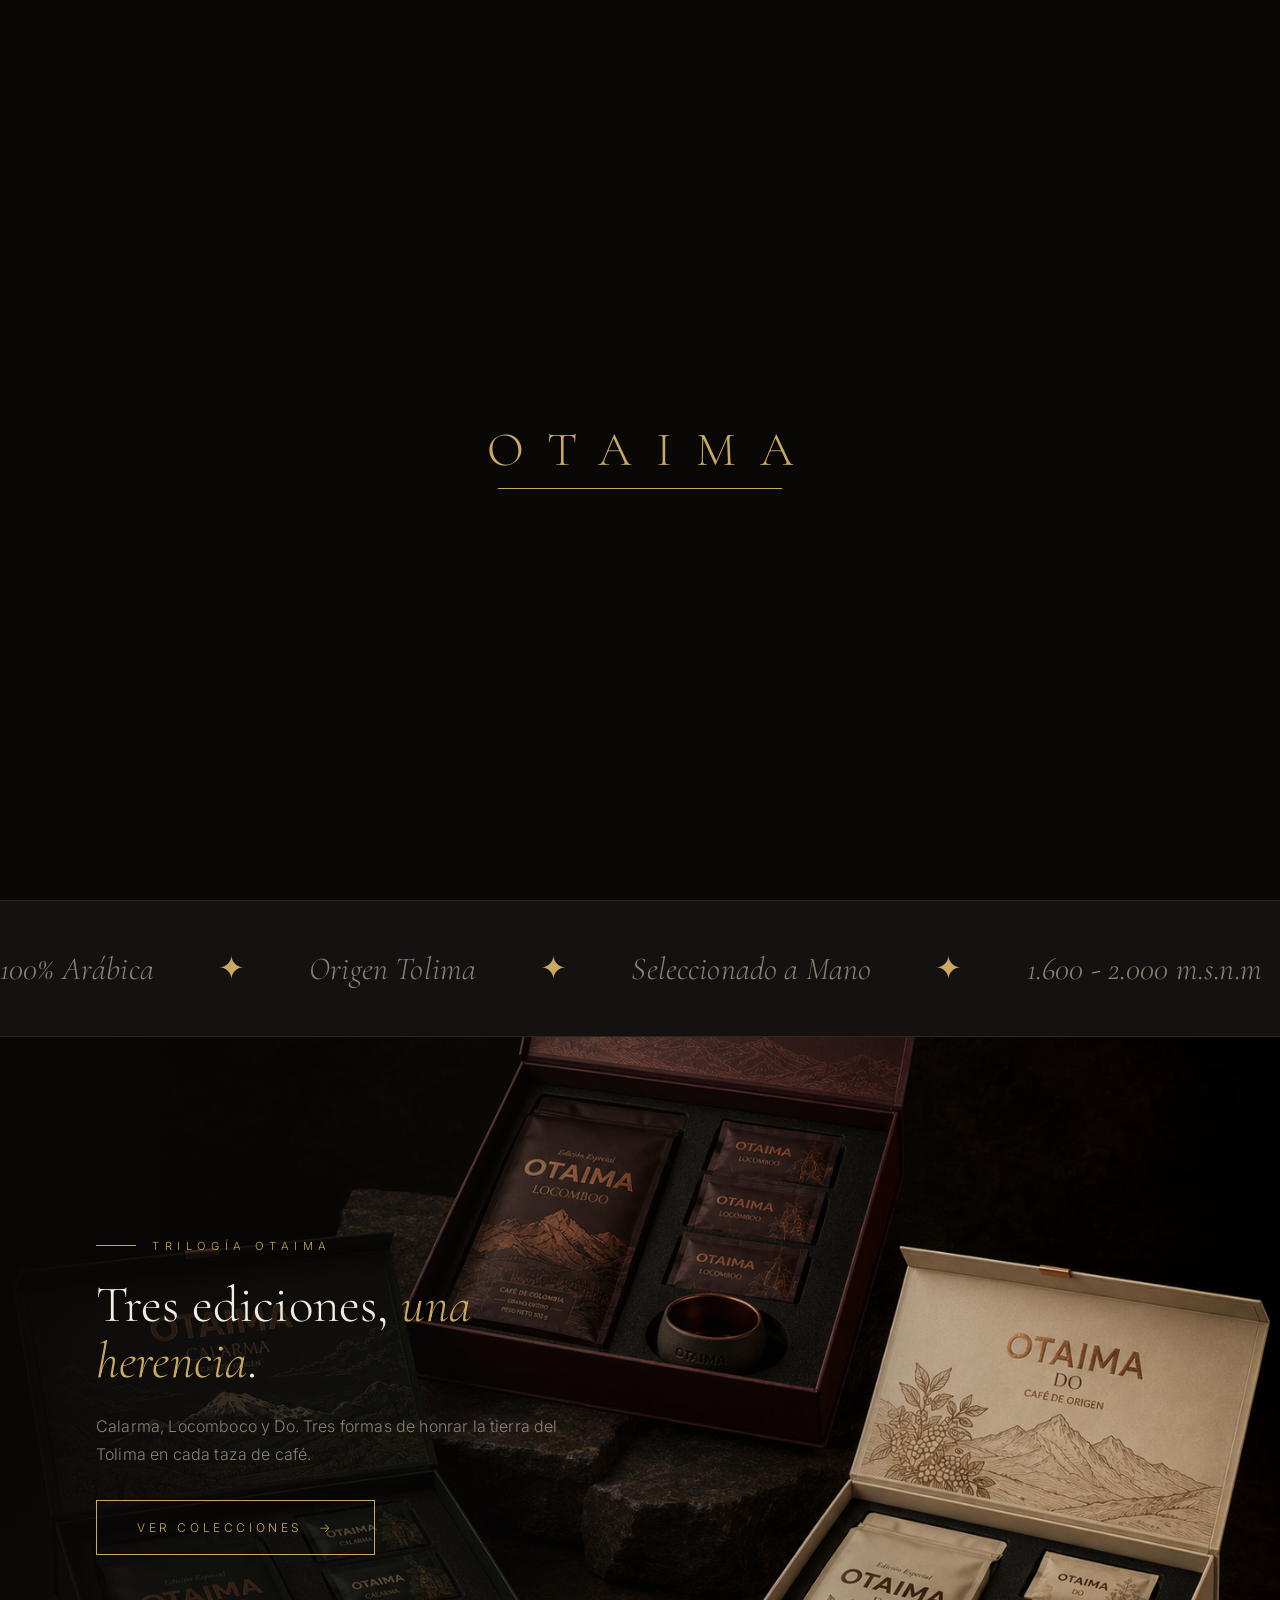
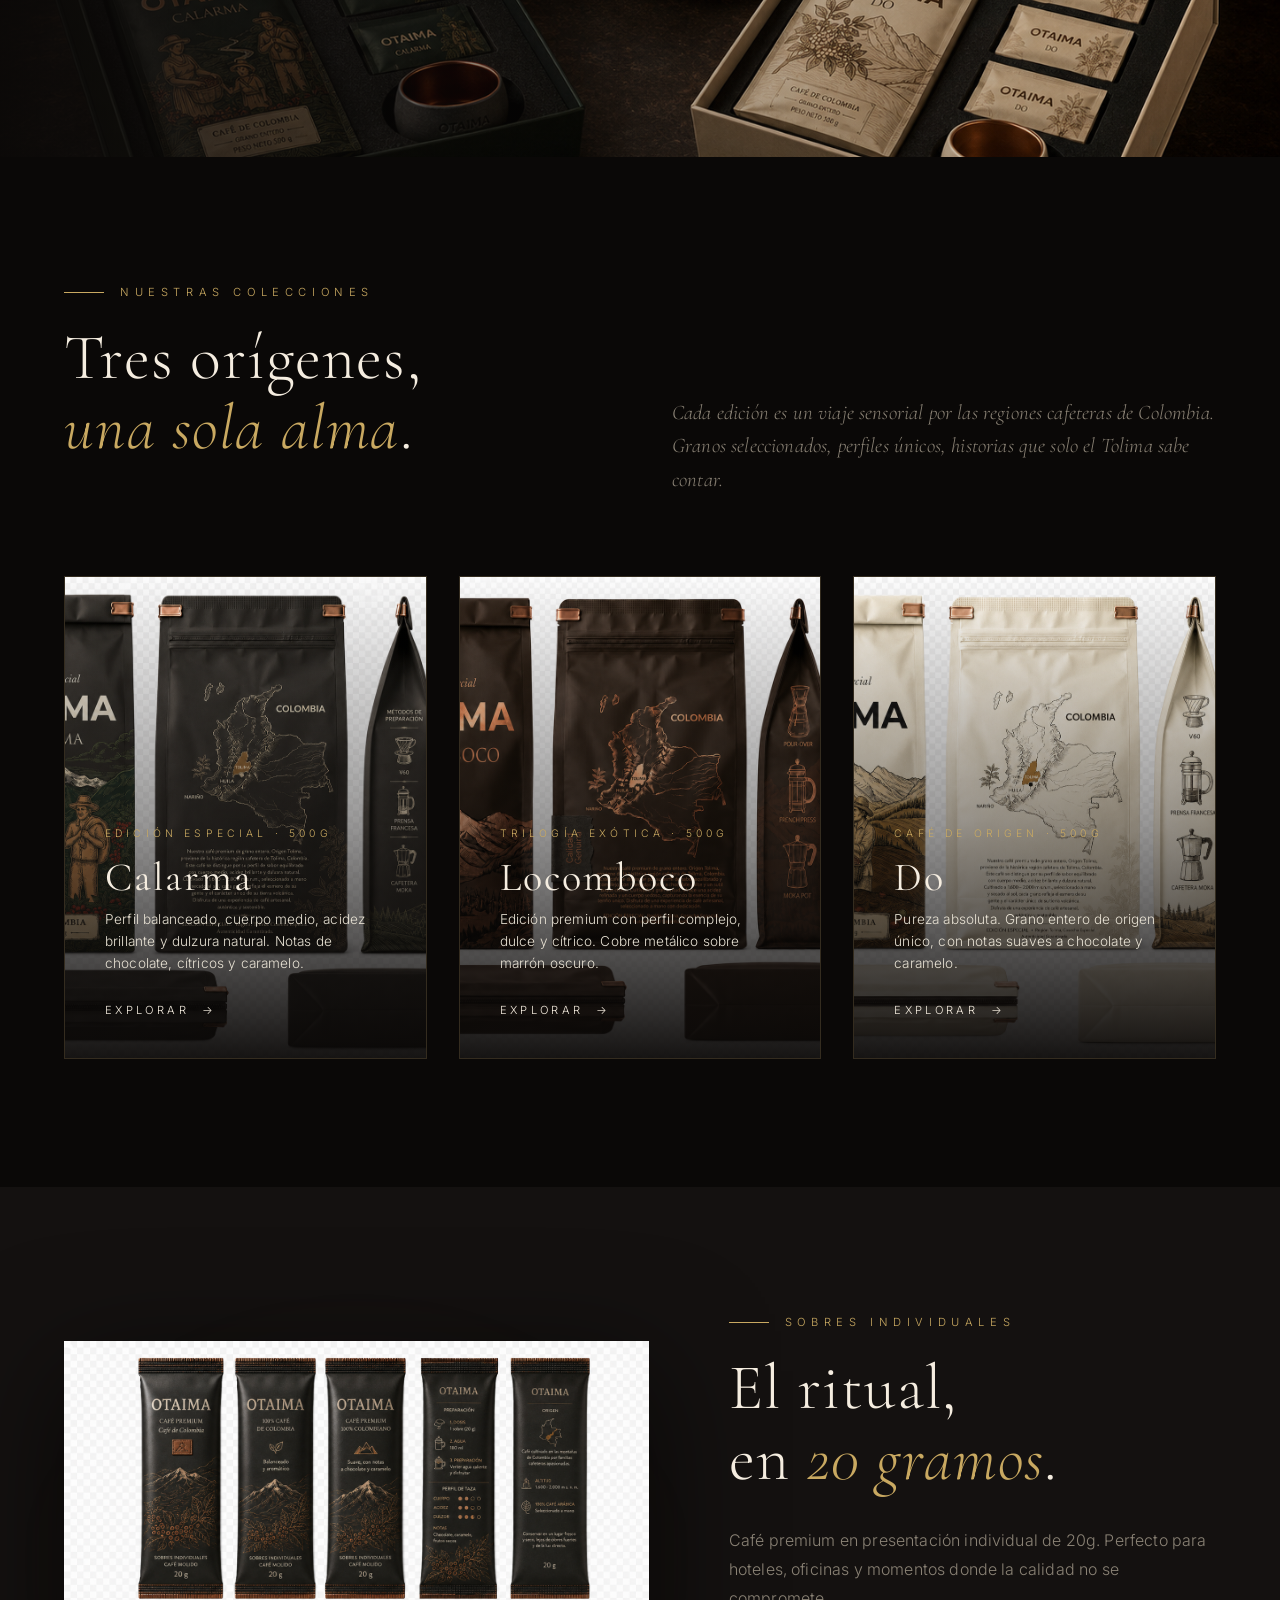
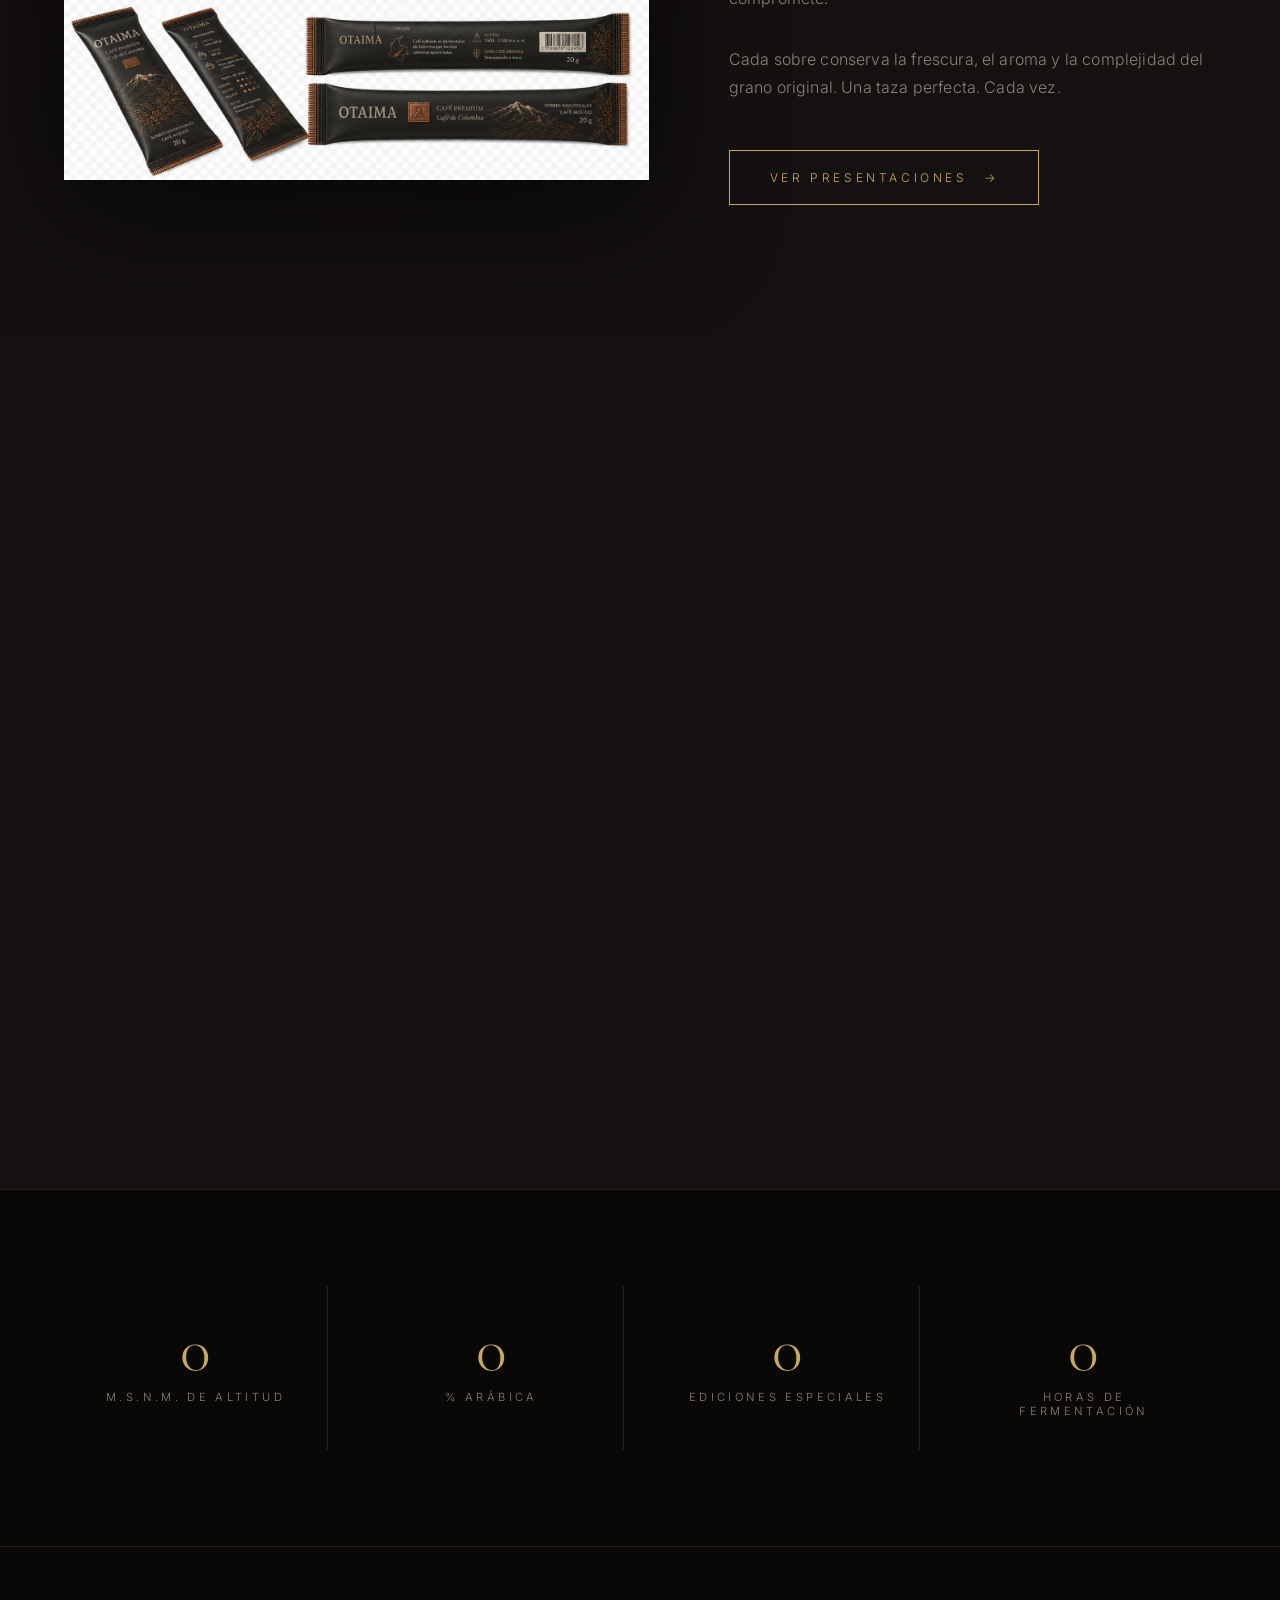
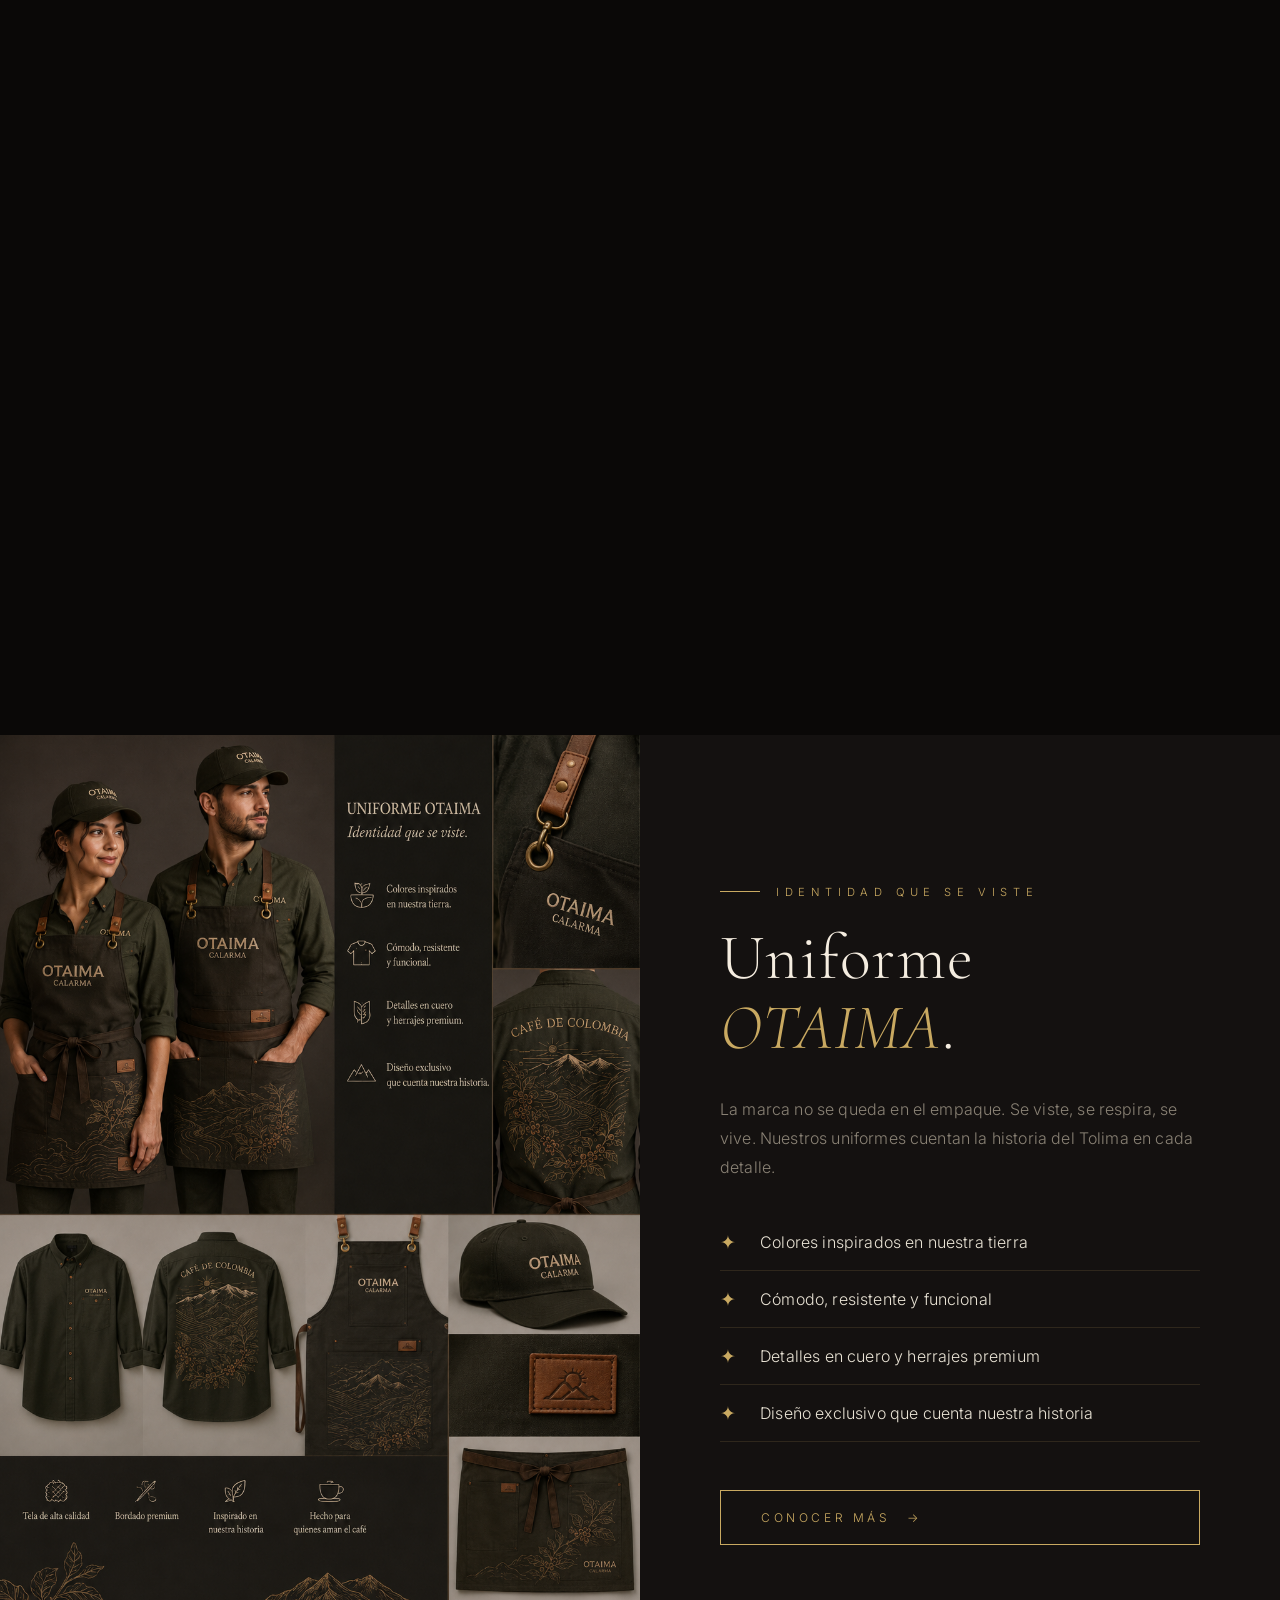
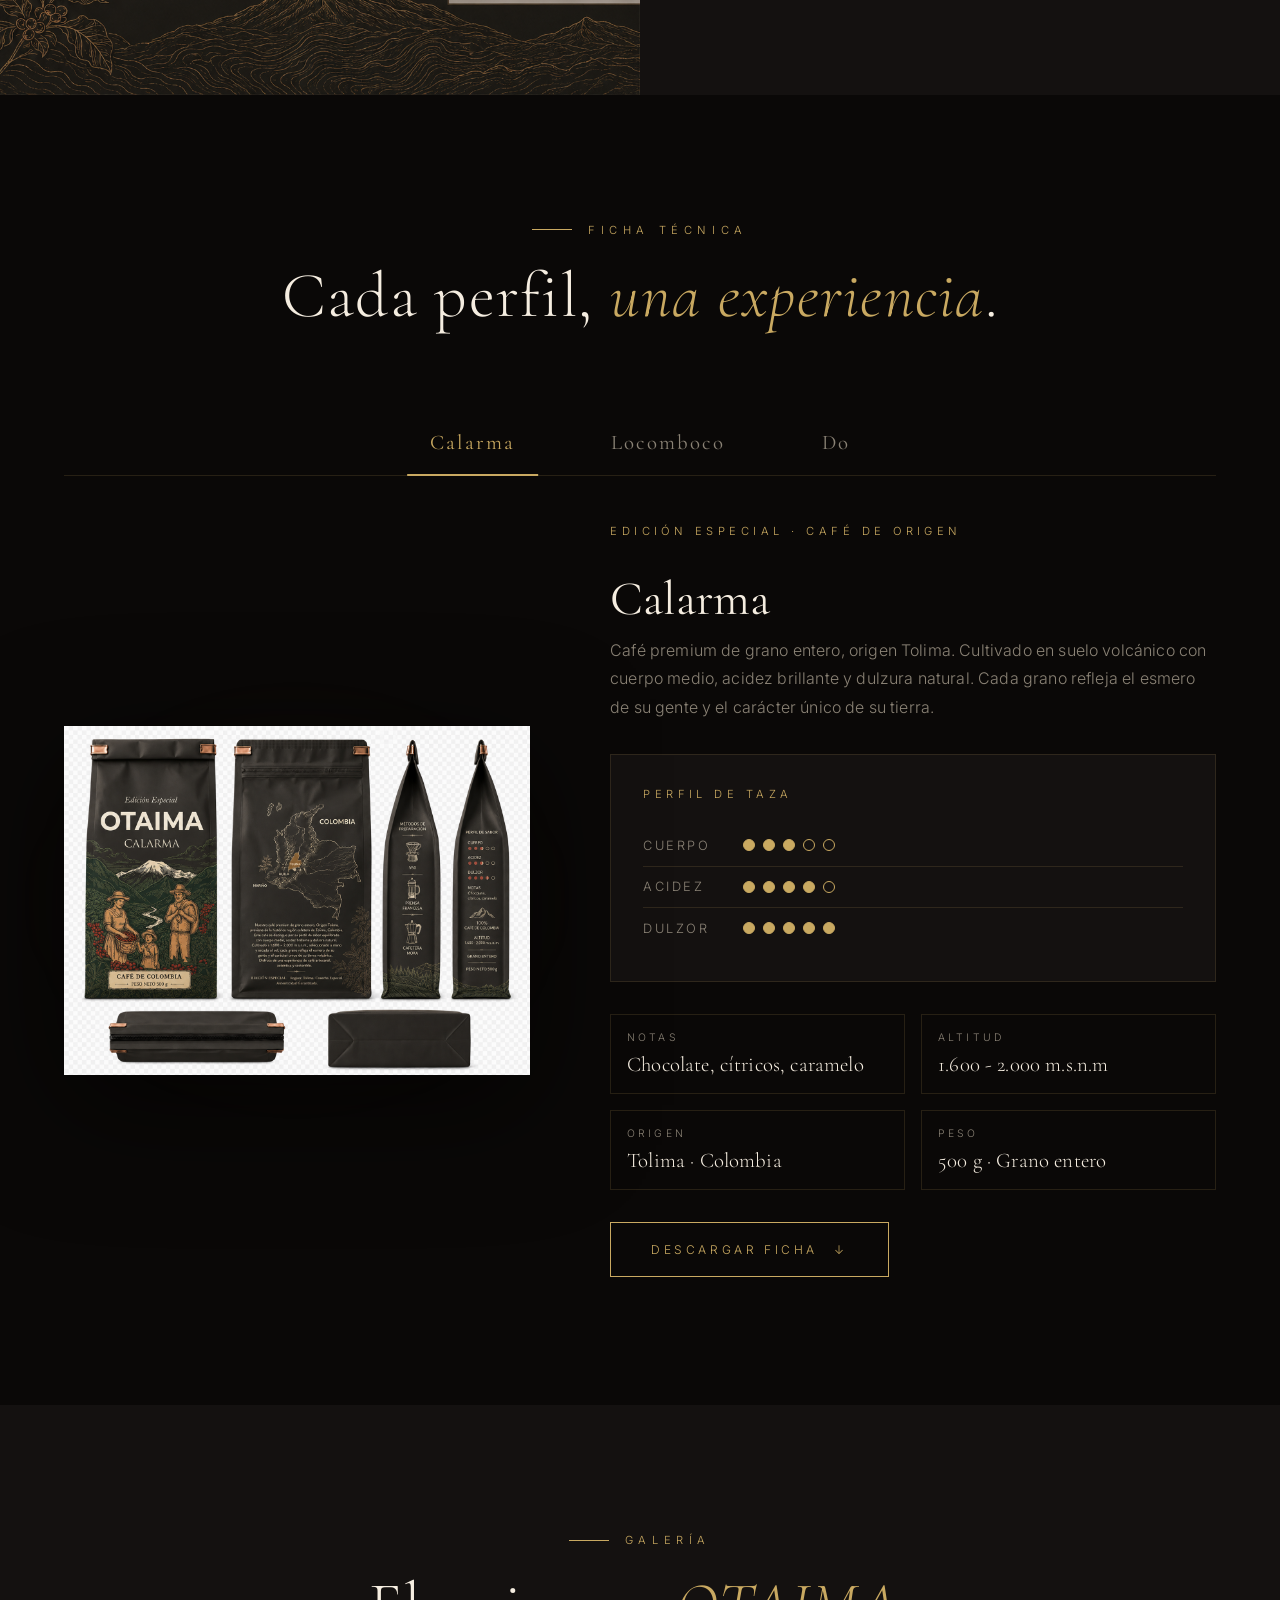
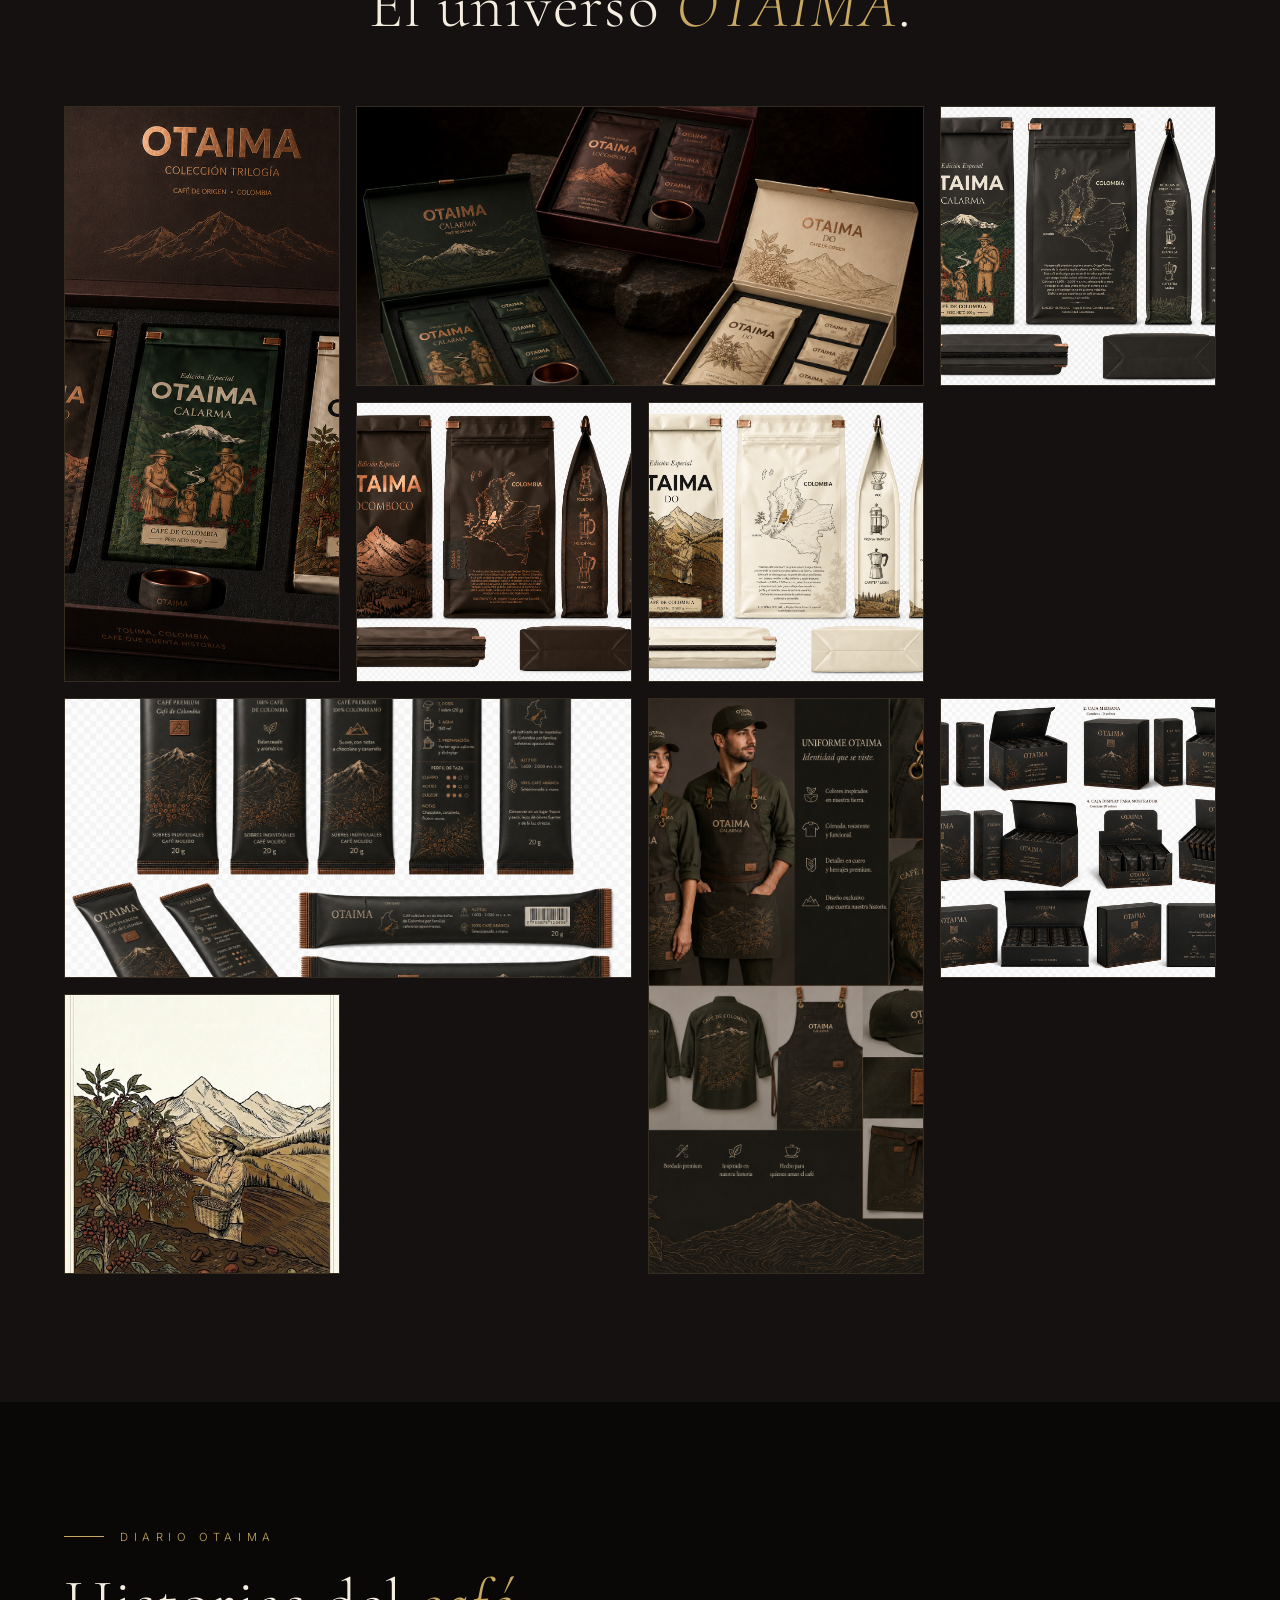
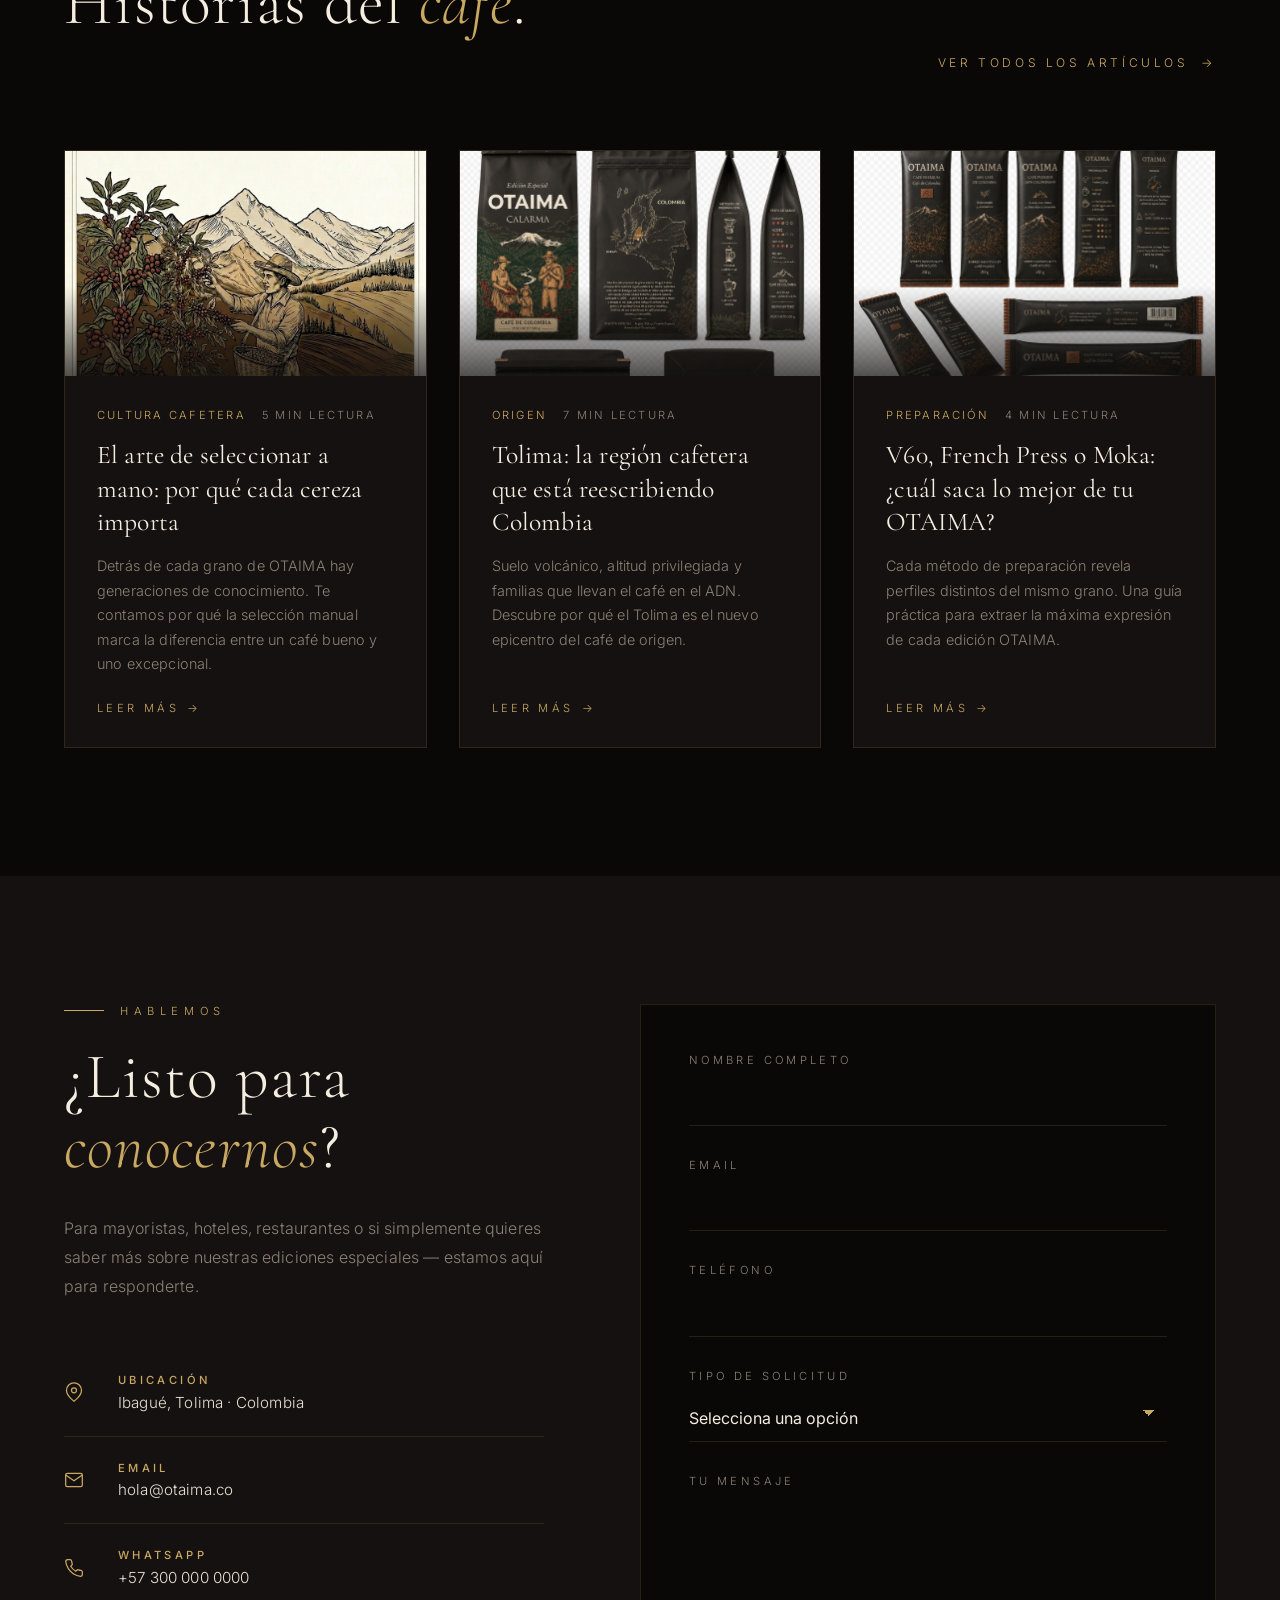
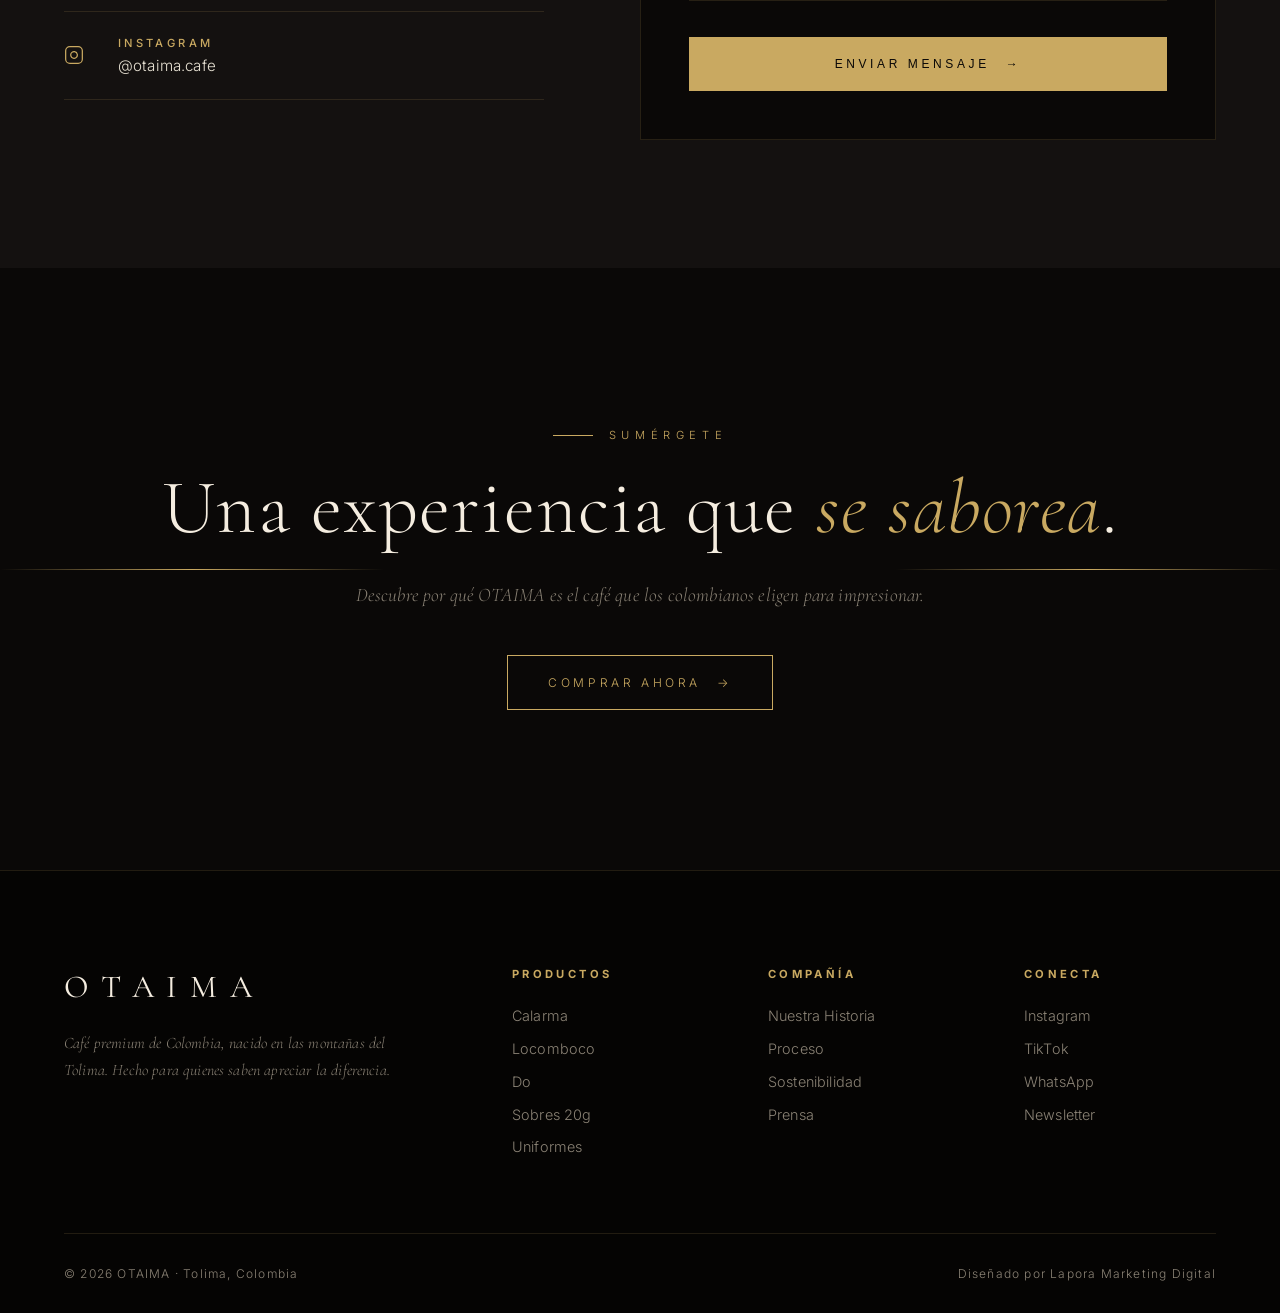
==== commit 83be8b55: "feat(animations): integrate anime.js v3.2.2 for premium motion design Replace CSS keyframe animation" ====
--- a/index.html
+++ b/index.html
@@ -88,6 +88,9 @@
 <link rel="preconnect" href="https://fonts.gstatic.com" crossorigin>
 <link rel="preload" as="image" href="img/hero-trilogia.png" fetchpriority="high">
 <link href="https://fonts.googleapis.com/css2?family=Cormorant+Garamond:wght@300;400;500;600;700&family=Inter:wght@300;400;500;600&display=swap" rel="stylesheet">
+
+<!-- ANIME.JS - https://animejs.com/ -->
+<script src="https://cdn.jsdelivr.net/npm/animejs@3.2.2/lib/anime.min.js" defer></script>
 <style>
 :root {
   --bg: #0a0807;
@@ -206,8 +209,7 @@
 .hero-content { position: relative; z-index: 2; }
 .hero-tagline {
   font-size: 0.7rem; letter-spacing: 0.5em; text-transform: uppercase;
-  color: var(--gold); margin-bottom: 2rem;
-  opacity: 0; animation: fadeUp 1s var(--ease) 0.5s forwards;
+  color: var(--gold); margin-bottom: 2rem; opacity: 0;
 }
 .hero-title {
   font-family: var(--serif); font-size: clamp(3.5rem, 8vw, 7rem);
@@ -215,28 +217,26 @@
   color: var(--cream); margin-bottom: 1rem;
 }
 .hero-title .char {
-  display: inline-block; opacity: 0; transform: translateY(50px);
-  animation: charReveal 1s var(--ease) forwards;
+  display: inline-block; opacity: 0;
 }
 .hero-italic {
   font-family: var(--serif); font-size: clamp(1.5rem, 3vw, 2.5rem);
-  font-style: italic; color: var(--gold); margin-bottom: 2rem;
-  opacity: 0; animation: fadeUp 1s var(--ease) 1.5s forwards;
+  font-style: italic; color: var(--gold); margin-bottom: 2rem; opacity: 0;
 }
 .hero-subtitle {
   font-size: 1rem; color: var(--text-dim);
-  max-width: 480px; margin-bottom: 3rem; line-height: 1.7;
-  opacity: 0; animation: fadeUp 1s var(--ease) 1.8s forwards;
+  max-width: 480px; margin-bottom: 3rem; line-height: 1.7; opacity: 0;
 }
 .hero-cta {
   display: inline-flex; align-items: center; gap: 1rem;
   padding: 1.2rem 2.5rem; background: transparent;
   border: 1px solid var(--gold); color: var(--gold);
   text-decoration: none; font-size: 0.75rem; letter-spacing: 0.3em;
-  text-transform: uppercase; transition: all 0.5s var(--ease);
-  position: relative; overflow: hidden;
-  opacity: 0; animation: fadeUp 1s var(--ease) 2.2s forwards; cursor: pointer;
-}
+  text-transform: uppercase;
+  transition: background 0.5s var(--ease), color 0.5s var(--ease), border-color 0.5s var(--ease);
+  position: relative; overflow: hidden; cursor: pointer;
+}
+.hero-content .hero-cta { opacity: 0; }
 .hero-cta span { position: relative; z-index: 2; transition: color 0.4s; }
 .hero-cta::before {
   content: ''; position: absolute; inset: 0; background: var(--gold);
@@ -250,7 +250,6 @@
 
 .hero-image-wrap {
   position: relative; opacity: 0;
-  animation: fadeIn 1.2s var(--ease) 1s forwards;
 }
 .hero-image-wrap::before {
   content: ''; position: absolute; inset: -5%;
@@ -260,18 +259,13 @@
 .hero-image-wrap img {
   position: relative; z-index: 1;
   filter: drop-shadow(0 50px 80px rgba(0, 0, 0, 0.8));
-  animation: float 8s ease-in-out infinite;
-}
-@keyframes float {
-  0%, 100% { transform: translateY(0); }
-  50% { transform: translateY(-15px); }
 }
 
 .scroll-hint {
   position: absolute; bottom: 3rem; left: 50%;
   transform: translateX(-50%); color: var(--text-dim);
   font-size: 0.7rem; letter-spacing: 0.3em; text-transform: uppercase;
-  opacity: 0; animation: fadeUp 1s var(--ease) 2.5s forwards;
+  opacity: 0;
   display: flex; flex-direction: column; align-items: center; gap: 1rem; z-index: 3;
 }
 .scroll-hint::after {
@@ -1633,19 +1627,98 @@
 </footer>
 
 <script>
-// ─── LOADER ───
-window.addEventListener('load', () => {
-  setTimeout(() => {
-    document.getElementById('loader').classList.add('hidden');
-  }, 1500);
-});
-
-// ─── HERO TITLE CHAR ANIMATION ───
+// ═══════════════════════════════════════════════════════
+//  OTAIMA Web · Animations powered by anime.js
+//  https://animejs.com/
+// ═══════════════════════════════════════════════════════
+
+// ─── HERO TITLE: Split into chars (CSS-fallback animated) ───
 const heroTitle = document.getElementById('heroTitle');
 const text = heroTitle.textContent;
-heroTitle.innerHTML = text.split('').map((char, i) =>
-  `<span class="char" style="animation-delay:${0.8 + i * 0.08}s">${char}</span>`
+heroTitle.innerHTML = text.split('').map(char =>
+  `<span class="char" style="display:inline-block; opacity:0;">${char}</span>`
 ).join('');
+
+// ─── LOADER + HERO TIMELINE (anime.js) ───
+window.addEventListener('load', () => {
+  // Wait until anime.js is loaded
+  const waitForAnime = setInterval(() => {
+    if (typeof anime === 'undefined') return;
+    clearInterval(waitForAnime);
+
+    // Master timeline: loader → hero reveal
+    const tl = anime.timeline({ easing: 'cubicBezier(0.16, 1, 0.3, 1)' });
+
+    tl
+      .add({
+        targets: '.loader-logo',
+        scale: [1, 1.05],
+        duration: 1200,
+        easing: 'easeInOutQuad'
+      })
+      .add({
+        targets: '#loader',
+        opacity: [1, 0],
+        duration: 800,
+        complete: () => document.getElementById('loader').style.display = 'none'
+      }, '-=400')
+      .add({
+        targets: '.hero-tagline',
+        opacity: [0, 1],
+        translateY: [30, 0],
+        duration: 800
+      }, '-=400')
+      .add({
+        targets: '#heroTitle .char',
+        opacity: [0, 1],
+        translateY: [60, 0],
+        rotateX: [-90, 0],
+        delay: anime.stagger(60),
+        duration: 900
+      }, '-=600')
+      .add({
+        targets: '.hero-italic',
+        opacity: [0, 1],
+        translateY: [30, 0],
+        duration: 800
+      }, '-=400')
+      .add({
+        targets: '.hero-subtitle',
+        opacity: [0, 1],
+        translateY: [30, 0],
+        duration: 800
+      }, '-=600')
+      .add({
+        targets: '.hero-content .hero-cta',
+        opacity: [0, 1],
+        translateY: [30, 0],
+        duration: 800
+      }, '-=600')
+      .add({
+        targets: '.hero-image-wrap',
+        opacity: [0, 1],
+        scale: [0.92, 1],
+        duration: 1200,
+        easing: 'easeOutExpo'
+      }, '-=1500')
+      .add({
+        targets: '.scroll-hint',
+        opacity: [0, 1],
+        translateY: [20, 0],
+        duration: 600
+      }, '-=300');
+
+    // Continuous floating animation for hero image
+    anime({
+      targets: '.hero-image-wrap img',
+      translateY: [-15, 15],
+      direction: 'alternate',
+      loop: true,
+      duration: 4000,
+      easing: 'easeInOutSine'
+    });
+  }, 50);
+});
 
 // ─── CUSTOM CURSOR ───
 const cursor = document.getElementById('cursor');
@@ -1683,34 +1756,108 @@
   else nav.classList.remove('scrolled');
 });
 
-// ─── REVEAL ON SCROLL ───
+// ─── REVEAL ON SCROLL (powered by anime.js) ───
 const observer = new IntersectionObserver(entries => {
   entries.forEach(entry => {
-    if (entry.isIntersecting) {
-      entry.target.classList.add('in-view');
-      const counters = entry.target.querySelectorAll('.stat-number');
+    if (!entry.isIntersecting || entry.target.dataset.revealed) return;
+    entry.target.dataset.revealed = 'true';
+    entry.target.classList.add('in-view');
+
+    // Anime.js reveal for elements with .anime-reveal class
+    if (entry.target.classList.contains('anime-reveal')) {
+      anime({
+        targets: entry.target,
+        opacity: [0, 1],
+        translateY: [60, 0],
+        duration: 1100,
+        easing: 'cubicBezier(0.16, 1, 0.3, 1)'
+      });
+    }
+
+    // Stagger animation for collection cards
+    if (entry.target.classList.contains('colecciones-grid')) {
+      anime({
+        targets: '.colecciones-grid .coleccion-card',
+        opacity: [0, 1],
+        translateY: [80, 0],
+        scale: [0.95, 1],
+        delay: anime.stagger(150),
+        duration: 1000,
+        easing: 'cubicBezier(0.16, 1, 0.3, 1)'
+      });
+    }
+
+    // Stagger for proceso steps
+    if (entry.target.classList.contains('proceso-grid')) {
+      anime({
+        targets: '.proceso-grid .proceso-paso',
+        opacity: [0, 1],
+        translateY: [60, 0],
+        delay: anime.stagger(120),
+        duration: 900,
+        easing: 'cubicBezier(0.16, 1, 0.3, 1)'
+      });
+    }
+
+    // Stagger for blog cards
+    if (entry.target.classList.contains('blog-grid')) {
+      anime({
+        targets: '.blog-grid .blog-card',
+        opacity: [0, 1],
+        translateY: [60, 0],
+        rotateX: [10, 0],
+        delay: anime.stagger(150),
+        duration: 1000,
+        easing: 'cubicBezier(0.16, 1, 0.3, 1)'
+      });
+    }
+
+    // Animated counters in stats section
+    const counters = entry.target.querySelectorAll('.stat-number');
+    if (counters.length > 0) {
+      // Reveal stats with stagger
+      anime({
+        targets: '.stat',
+        opacity: [0, 1],
+        translateY: [40, 0],
+        delay: anime.stagger(120),
+        duration: 800,
+        easing: 'easeOutExpo'
+      });
+      // Count up numbers
       counters.forEach(counter => {
         if (counter.dataset.animated) return;
         counter.dataset.animated = 'true';
         const target = parseInt(counter.dataset.target);
-        const duration = 2000;
-        const step = target / (duration / 16);
-        let current = 0;
-        const interval = setInterval(() => {
-          current += step;
-          if (current >= target) {
-            counter.textContent = target.toLocaleString();
-            clearInterval(interval);
-          } else {
-            counter.textContent = Math.floor(current).toLocaleString();
+        const obj = { val: 0 };
+        anime({
+          targets: obj,
+          val: target,
+          duration: 2200,
+          easing: 'easeOutExpo',
+          round: 1,
+          update: () => {
+            counter.textContent = obj.val.toLocaleString();
           }
-        }, 16);
+        });
+      });
+    }
+
+    // Galería items stagger
+    if (entry.target.classList.contains('galeria-grid')) {
+      anime({
+        targets: '.galeria-grid .galeria-item',
+        opacity: [0, 1],
+        scale: [0.85, 1],
+        delay: anime.stagger(80, { grid: [4, 3], from: 'center' }),
+        duration: 900,
+        easing: 'cubicBezier(0.16, 1, 0.3, 1)'
       });
     }
   });
 }, { threshold: 0.15 });
 
-document.querySelectorAll('.reveal, .reveal-stagger, .showcase').forEach(el => observer.observe(el));
+document.querySelectorAll('.reveal, .reveal-stagger, .showcase, .anime-reveal, .colecciones-grid, .proceso-grid, .blog-grid, .stats-grid, .galeria-grid').forEach(el => observer.observe(el));
 
 // ─── PARALLAX HERO ───
 window.addEventListener('scroll', () => {
@@ -1726,18 +1873,93 @@
   }
 });
 
-// ─── MAGNETIC BUTTONS ───
-document.querySelectorAll('.nav-cta').forEach(btn => {
+// ─── MAGNETIC BUTTONS (smooth with anime.js) ───
+document.querySelectorAll('.nav-cta, .hero-cta, .form-submit').forEach(btn => {
   btn.addEventListener('mousemove', e => {
     const rect = btn.getBoundingClientRect();
     const x = e.clientX - rect.left - rect.width / 2;
     const y = e.clientY - rect.top - rect.height / 2;
-    btn.style.transform = `translate(${x * 0.15}px, ${y * 0.15}px)`;
+    anime({
+      targets: btn,
+      translateX: x * 0.2,
+      translateY: y * 0.2,
+      duration: 400,
+      easing: 'easeOutQuart'
+    });
   });
   btn.addEventListener('mouseleave', () => {
-    btn.style.transform = 'translate(0, 0)';
+    anime({
+      targets: btn,
+      translateX: 0,
+      translateY: 0,
+      duration: 600,
+      easing: 'easeOutElastic(1, 0.5)'
+    });
   });
 });
+
+// ─── PROCESO ICONS: Rotate on hover with anime ───
+document.querySelectorAll('.proceso-paso').forEach(paso => {
+  const icon = paso.querySelector('.proceso-icon');
+  paso.addEventListener('mouseenter', () => {
+    anime({ targets: icon, rotate: '+=360', scale: [1, 1.1, 1], duration: 800, easing: 'easeOutBack' });
+  });
+});
+
+// ─── MARQUEE: Subtle pulsing on items ───
+anime({
+  targets: '.marquee-item',
+  opacity: [0.4, 1],
+  delay: anime.stagger(200),
+  direction: 'alternate',
+  loop: true,
+  duration: 2000,
+  easing: 'easeInOutSine'
+});
+
+// ─── SCROLL HINT: Continuous bounce ───
+anime({
+  targets: '.scroll-hint',
+  translateY: [0, 10],
+  direction: 'alternate',
+  loop: true,
+  duration: 1500,
+  easing: 'easeInOutQuad'
+});
+
+// ─── HERO MOUNTAIN PARALLAX (anime.js) ───
+window.addEventListener('scroll', () => {
+  const scrolled = window.scrollY;
+  if (scrolled < window.innerHeight) {
+    anime.set('.hero-mountains', {
+      translateY: scrolled * 0.3,
+      opacity: 1 - (scrolled / window.innerHeight) * 0.5
+    });
+  }
+});
+
+// ─── LANGUAGE SWITCH ANIMATION ───
+const originalSwitchLang = switchLanguage;
+window.switchLanguage = function(lang) {
+  // Animate fade out → switch → fade in for all translatable elements
+  const translatables = document.querySelectorAll('[data-es][data-en]:not(.lang-btn):not(.nav-cta)');
+  anime({
+    targets: translatables,
+    opacity: [1, 0.3],
+    duration: 200,
+    easing: 'easeOutQuad',
+    complete: () => {
+      originalSwitchLang(lang);
+      anime({
+        targets: translatables,
+        opacity: [0.3, 1],
+        translateY: [10, 0],
+        duration: 400,
+        easing: 'easeOutExpo'
+      });
+    }
+  });
+};
 
 // ─── LANGUAGE SWITCHER ───
 const langButtons = document.querySelectorAll('.lang-btn');
@@ -1796,16 +2018,55 @@
   });
 }
 
-// ─── FICHA TECNICA TABS ───
+// ─── FICHA TECNICA TABS (anime.js transitions) ───
 const tabs = document.querySelectorAll('.ficha-tab');
 const contents = document.querySelectorAll('.ficha-content');
 tabs.forEach(tab => {
   tab.addEventListener('click', () => {
     const target = tab.dataset.tab;
+    const activeContent = document.querySelector('.ficha-content.active');
+    const newContent = document.getElementById('tab-' + target);
+
+    if (activeContent === newContent) return;
+
     tabs.forEach(t => t.classList.remove('active'));
-    contents.forEach(c => c.classList.remove('active'));
     tab.classList.add('active');
-    document.getElementById('tab-' + target).classList.add('active');
+
+    // Fade out current, fade in new
+    anime({
+      targets: activeContent,
+      opacity: [1, 0],
+      translateY: [0, 20],
+      duration: 400,
+      easing: 'easeOutQuad',
+      complete: () => {
+        contents.forEach(c => c.classList.remove('active'));
+        newContent.classList.add('active');
+        // Animate perfil dots filling
+        anime({
+          targets: newContent,
+          opacity: [0, 1],
+          translateY: [20, 0],
+          duration: 600,
+          easing: 'cubicBezier(0.16, 1, 0.3, 1)'
+        });
+        anime({
+          targets: newContent.querySelectorAll('.perfil-dot.filled'),
+          scale: [0, 1],
+          delay: anime.stagger(60),
+          duration: 400,
+          easing: 'easeOutBack'
+        });
+        anime({
+          targets: newContent.querySelectorAll('.spec'),
+          opacity: [0, 1],
+          translateY: [20, 0],
+          delay: anime.stagger(80),
+          duration: 600,
+          easing: 'easeOutExpo'
+        });
+      }
+    });
   });
 });
 
@@ -1819,13 +2080,45 @@
 let currentImgIndex = 0;
 const galleryImages = Array.from(galleryItems).map(i => i.dataset.img);
 
+function openLightbox(index) {
+  currentImgIndex = index;
+  lightboxImg.src = galleryImages[currentImgIndex];
+  lightbox.classList.add('active');
+  document.body.style.overflow = 'hidden';
+  anime({
+    targets: lightboxImg,
+    scale: [0.85, 1],
+    opacity: [0, 1],
+    duration: 500,
+    easing: 'easeOutExpo'
+  });
+}
+
+function changeLightboxImage(direction) {
+  anime({
+    targets: lightboxImg,
+    translateX: direction === 'next' ? [0, -50] : [0, 50],
+    opacity: [1, 0],
+    duration: 250,
+    easing: 'easeInQuad',
+    complete: () => {
+      currentImgIndex = direction === 'next'
+        ? (currentImgIndex + 1) % galleryImages.length
+        : (currentImgIndex - 1 + galleryImages.length) % galleryImages.length;
+      lightboxImg.src = galleryImages[currentImgIndex];
+      anime({
+        targets: lightboxImg,
+        translateX: direction === 'next' ? [50, 0] : [-50, 0],
+        opacity: [0, 1],
+        duration: 350,
+        easing: 'easeOutExpo'
+      });
+    }
+  });
+}
+
 galleryItems.forEach((item, index) => {
-  item.addEventListener('click', () => {
-    currentImgIndex = index;
-    lightboxImg.src = galleryImages[currentImgIndex];
-    lightbox.classList.add('active');
-    document.body.style.overflow = 'hidden';
-  });
+  item.addEventListener('click', () => openLightbox(index));
 });
 
 lightboxClose.addEventListener('click', () => {
@@ -1838,16 +2131,8 @@
     document.body.style.overflow = '';
   }
 });
-lightboxPrev.addEventListener('click', e => {
-  e.stopPropagation();
-  currentImgIndex = (currentImgIndex - 1 + galleryImages.length) % galleryImages.length;
-  lightboxImg.src = galleryImages[currentImgIndex];
-});
-lightboxNext.addEventListener('click', e => {
-  e.stopPropagation();
-  currentImgIndex = (currentImgIndex + 1) % galleryImages.length;
-  lightboxImg.src = galleryImages[currentImgIndex];
-});
+lightboxPrev.addEventListener('click', e => { e.stopPropagation(); changeLightboxImage('prev'); });
+lightboxNext.addEventListener('click', e => { e.stopPropagation(); changeLightboxImage('next'); });
 document.addEventListener('keydown', e => {
   if (!lightbox.classList.contains('active')) return;
   if (e.key === 'Escape') lightboxClose.click();
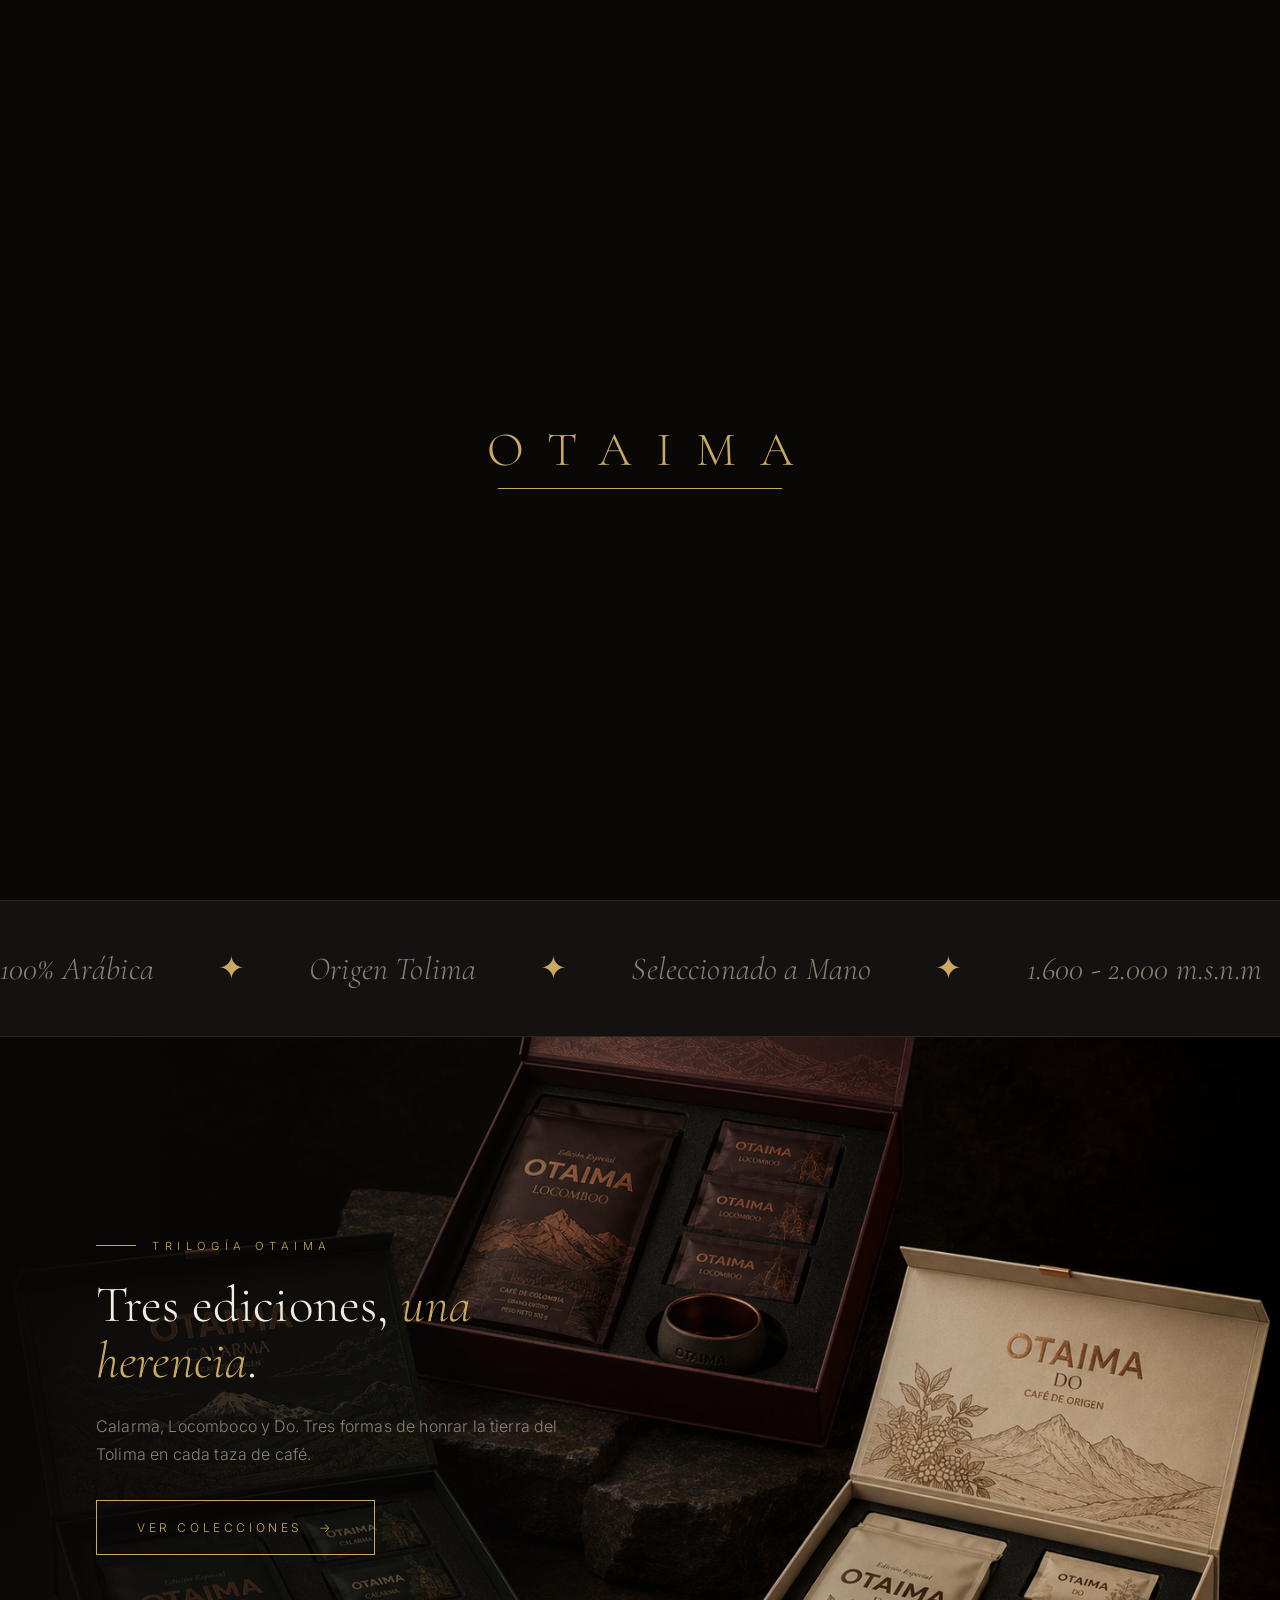
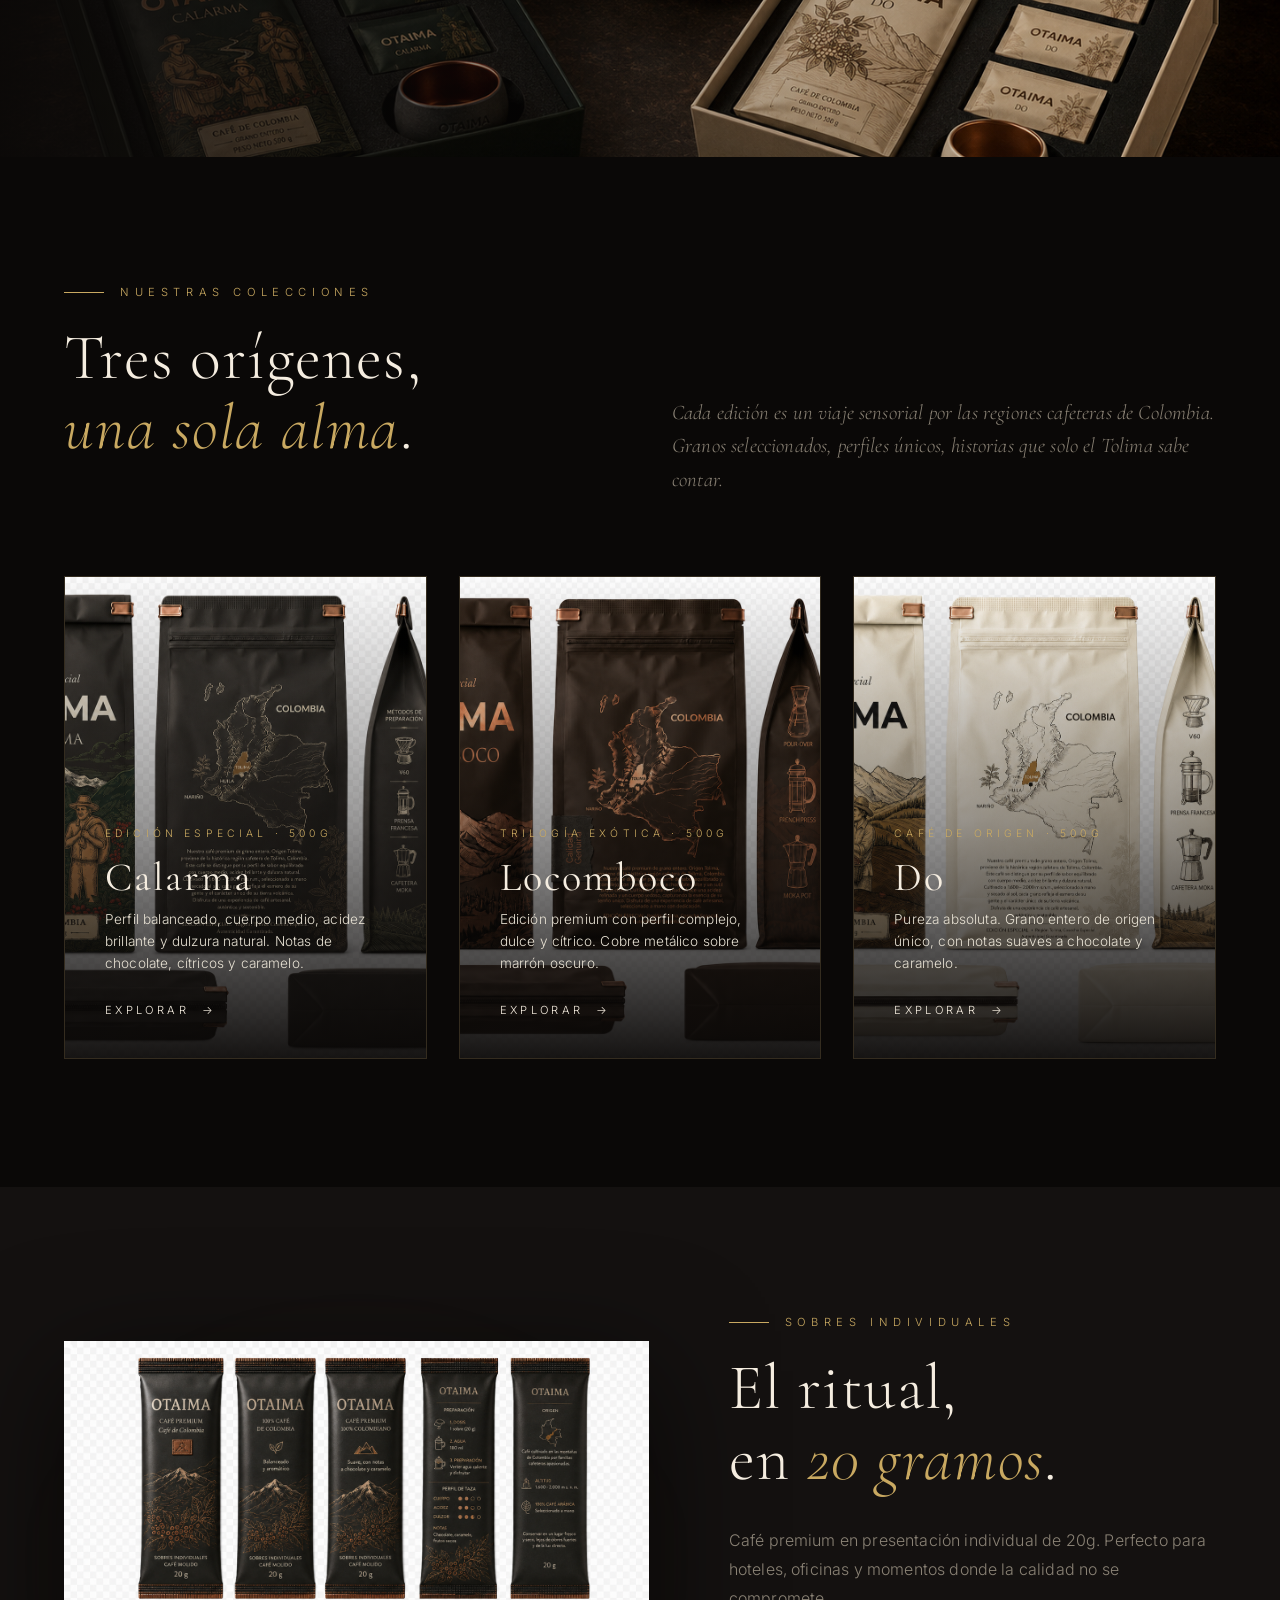
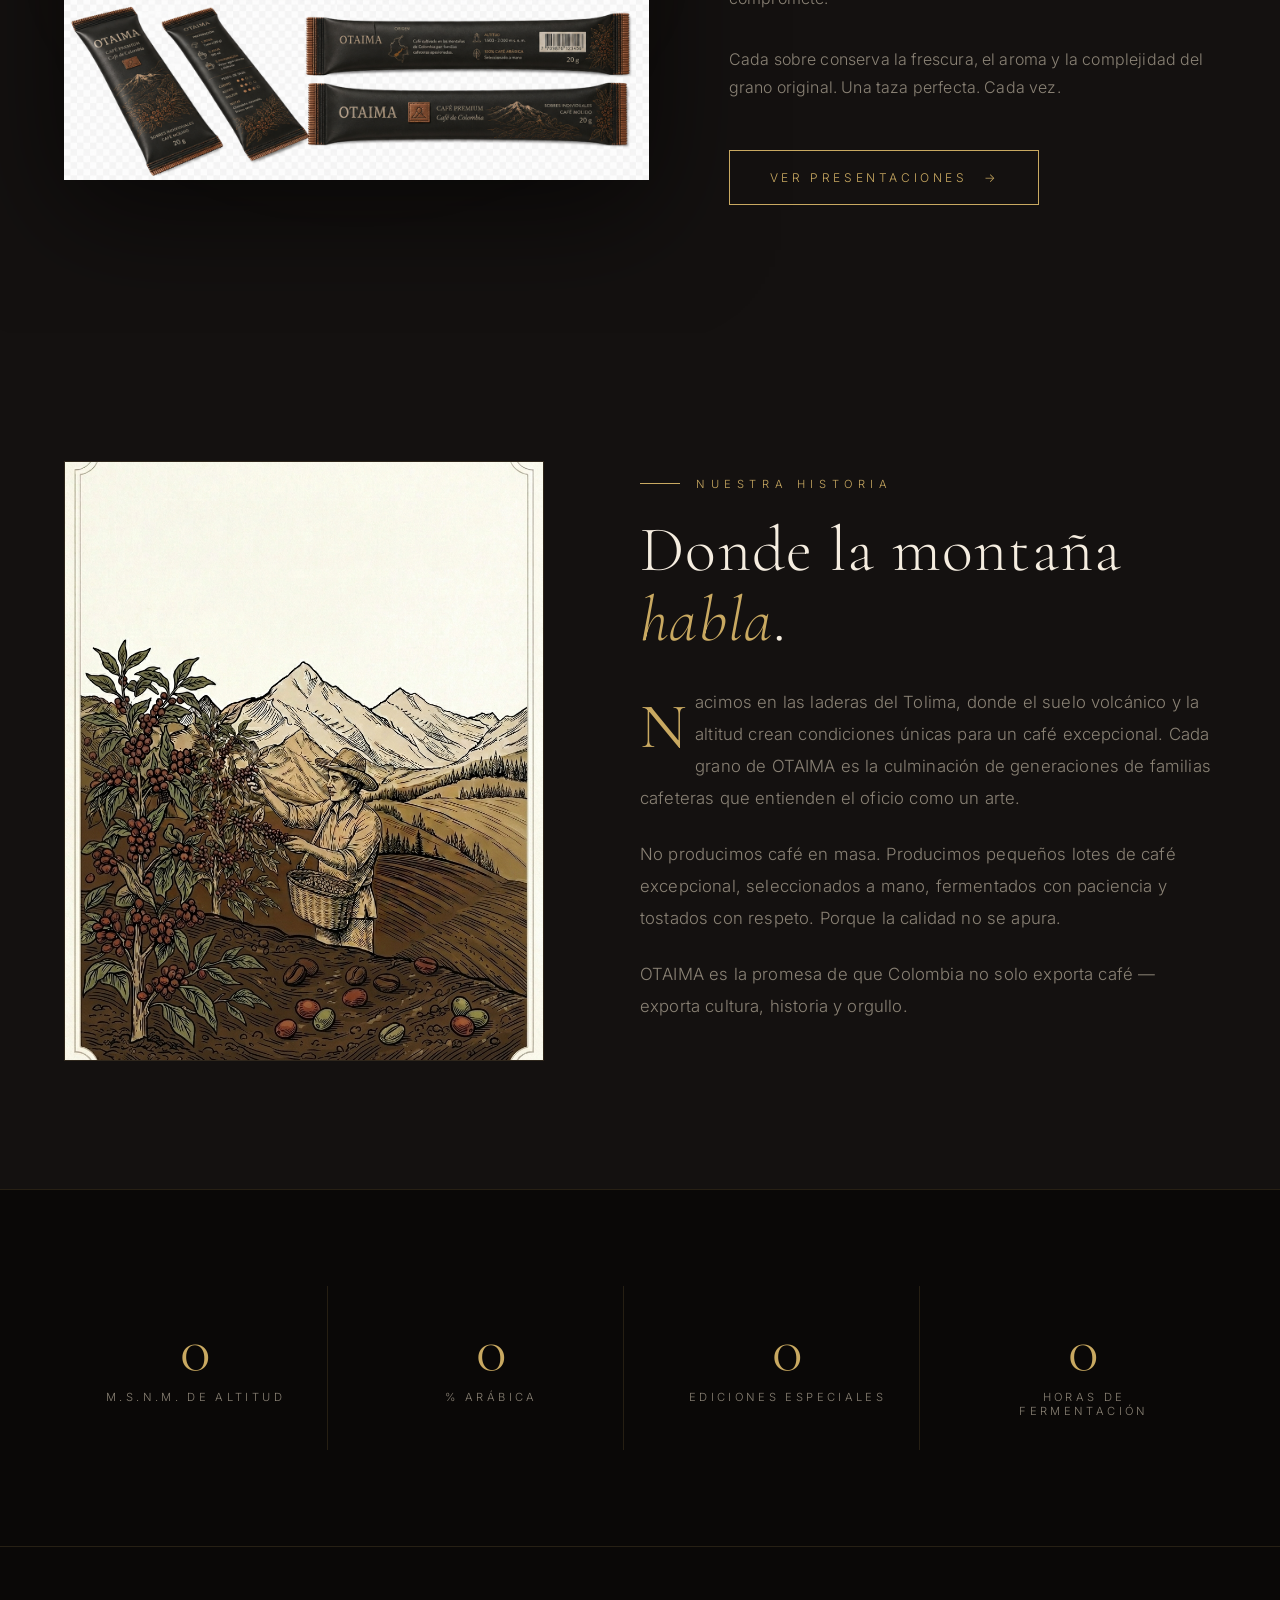
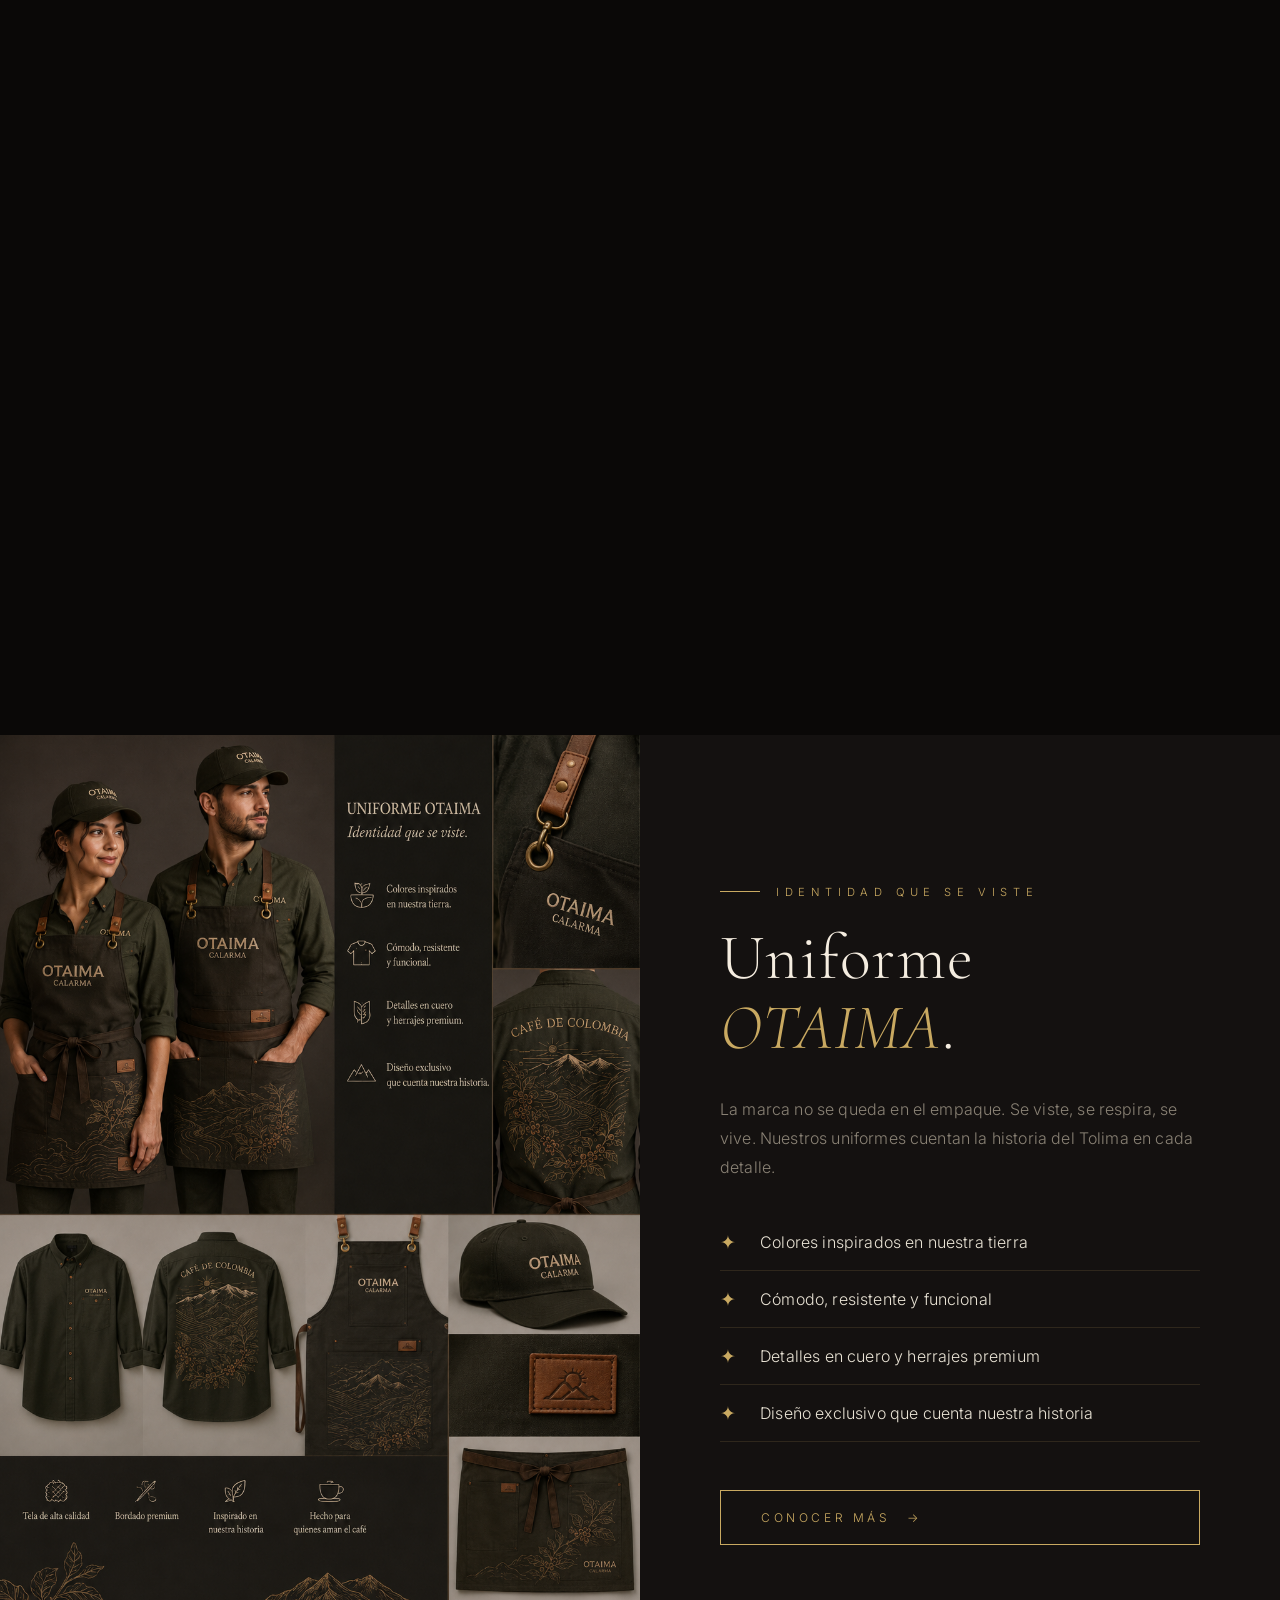
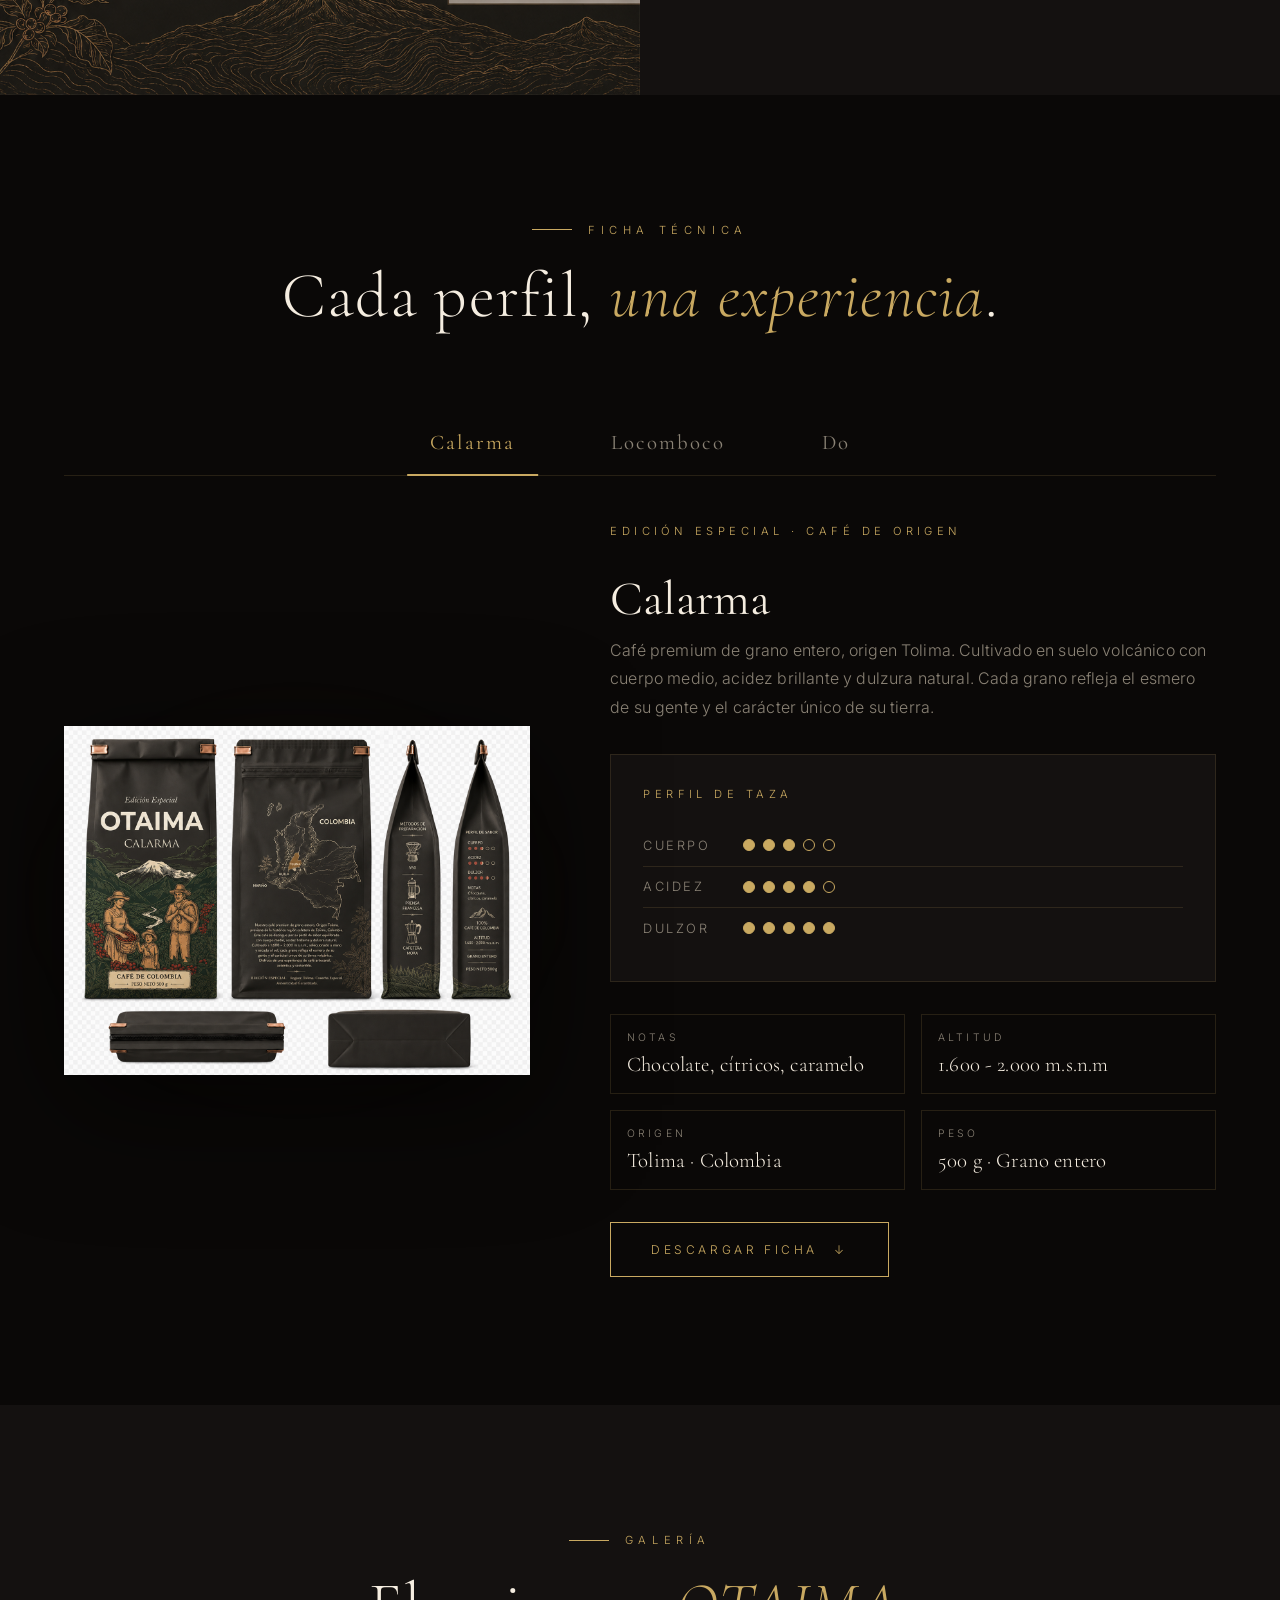
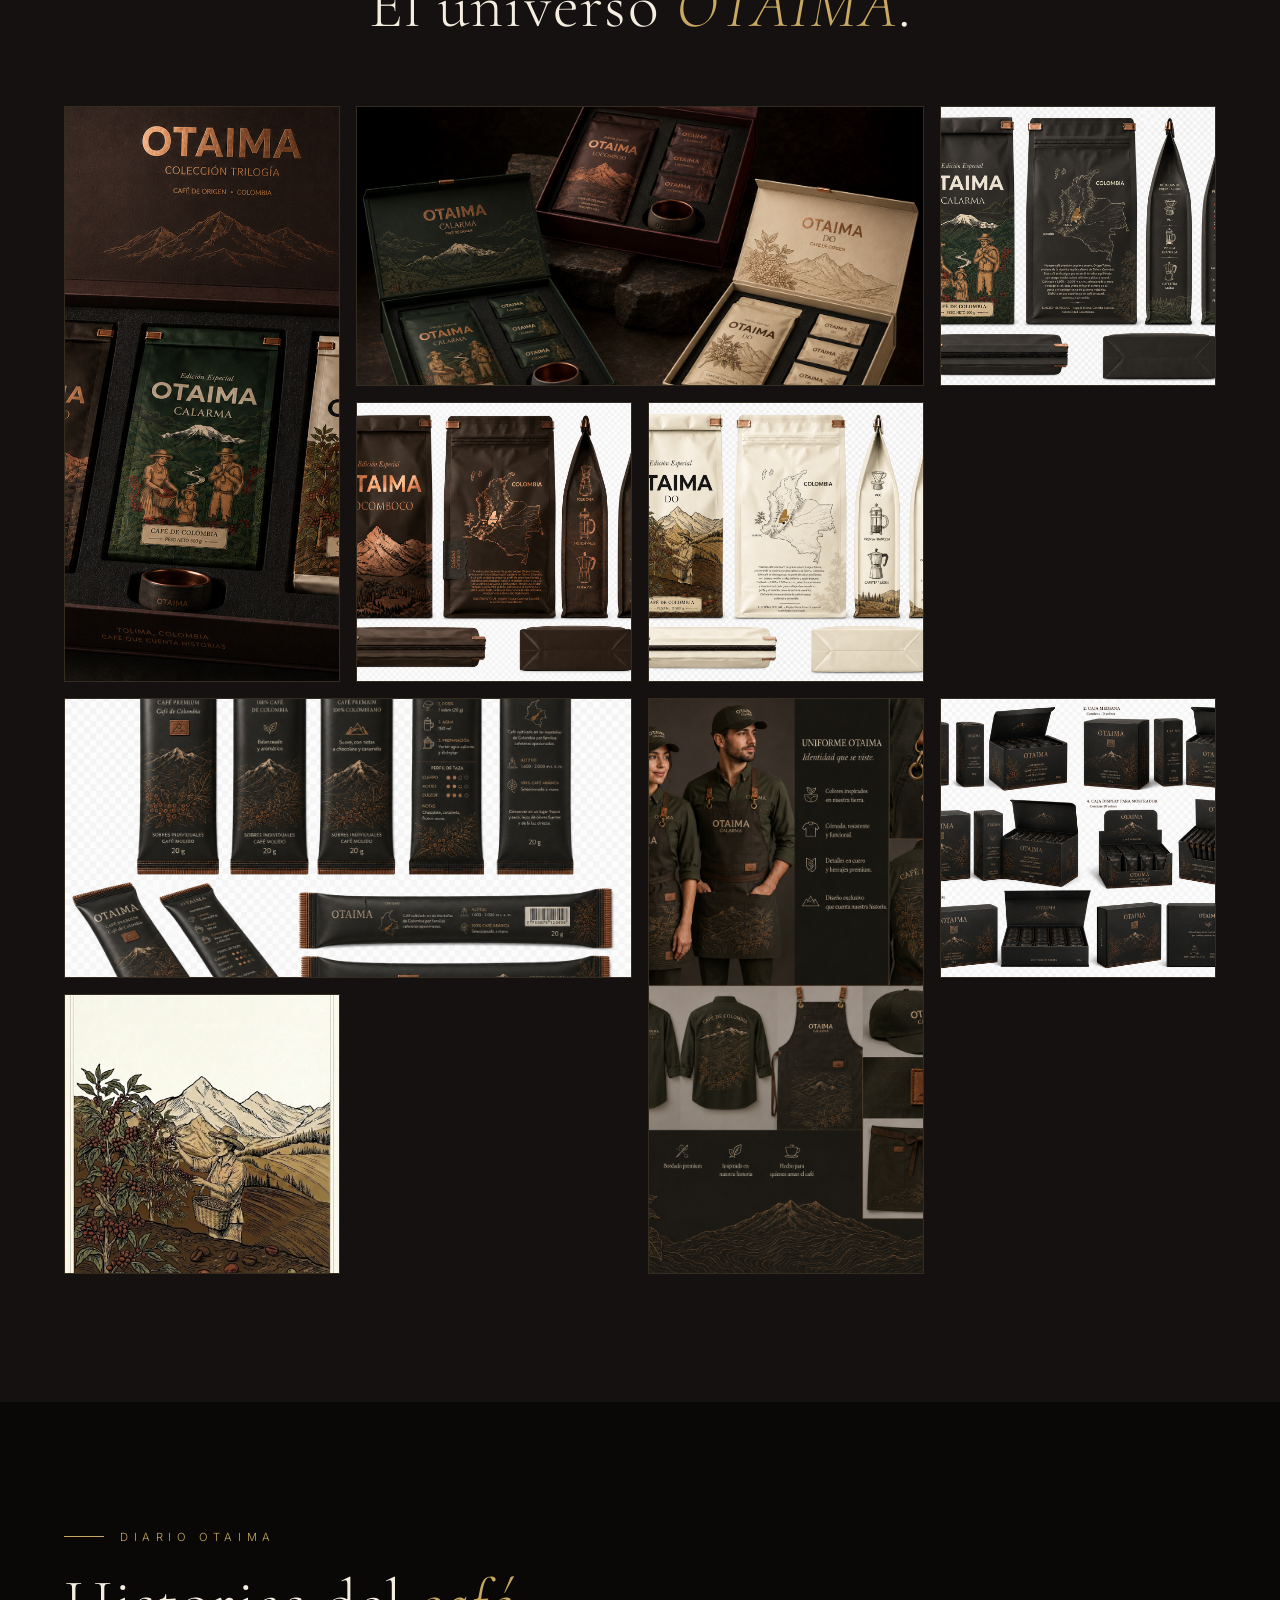
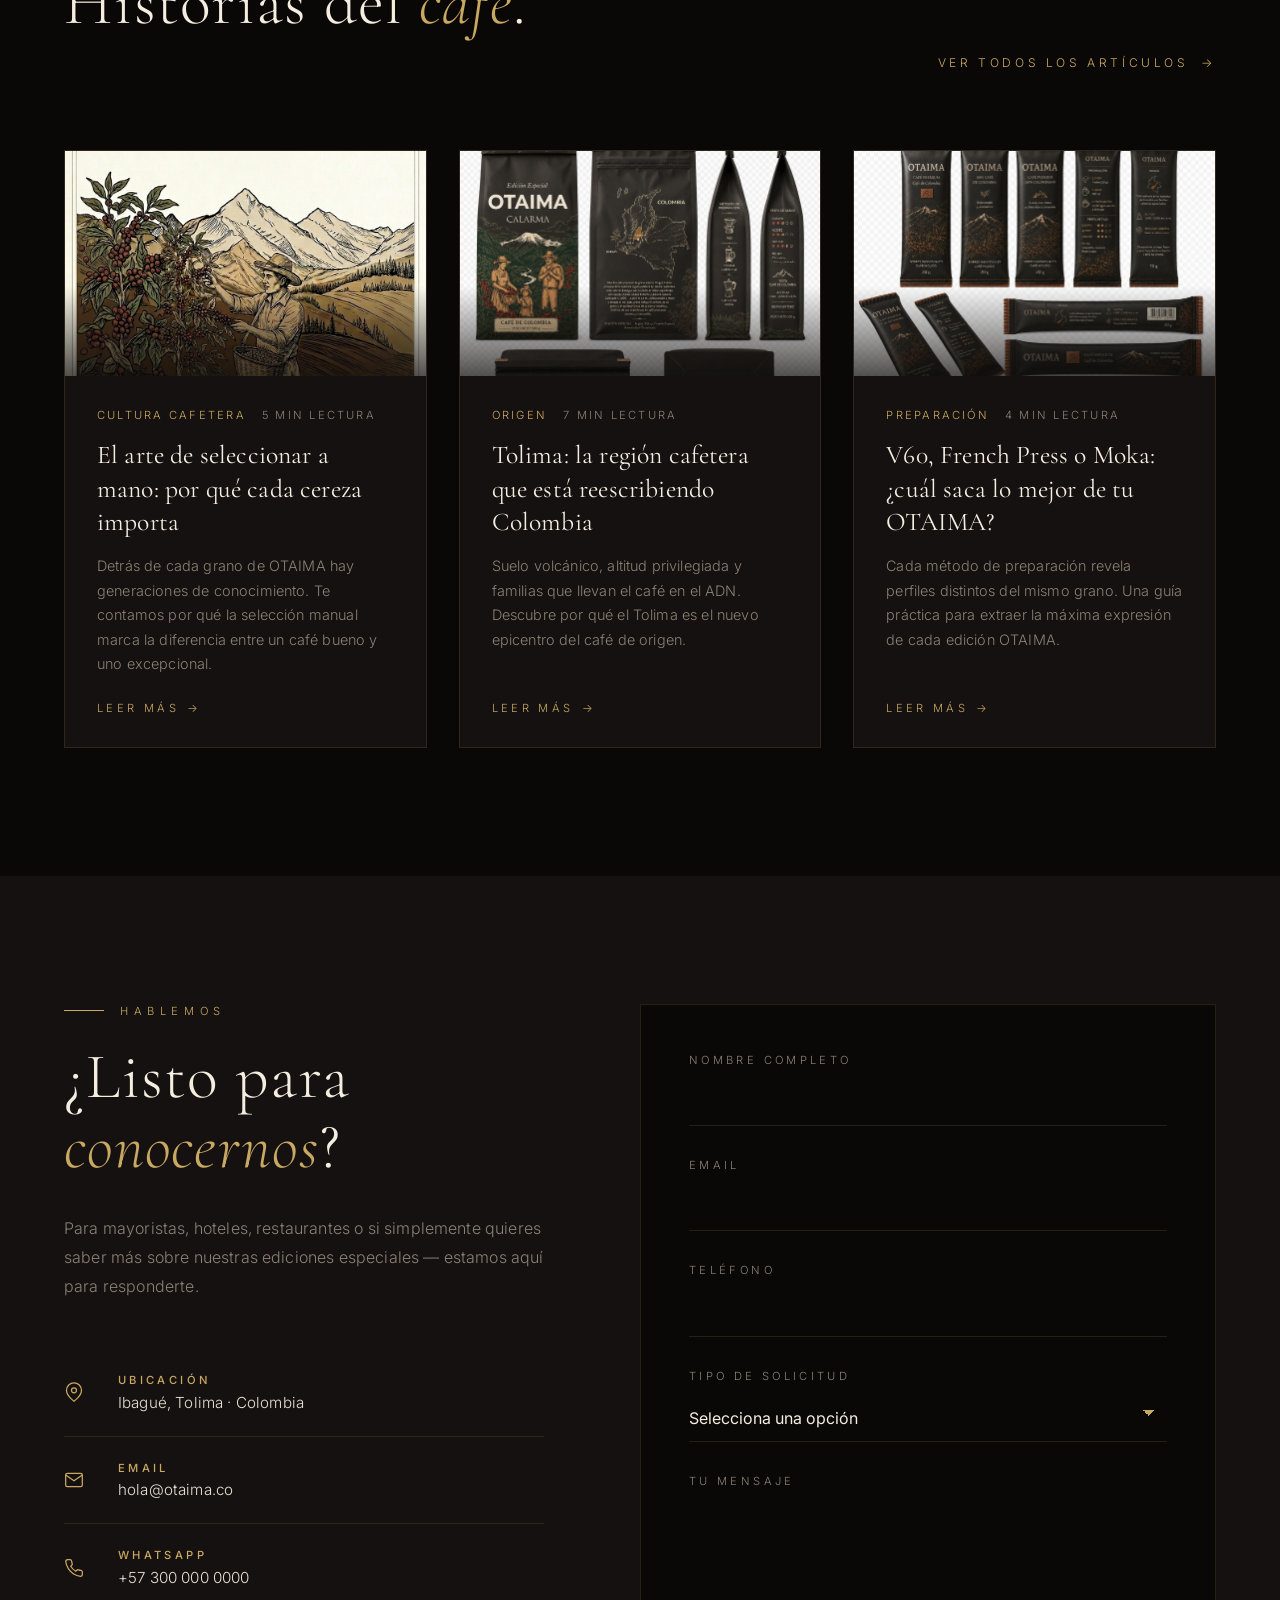
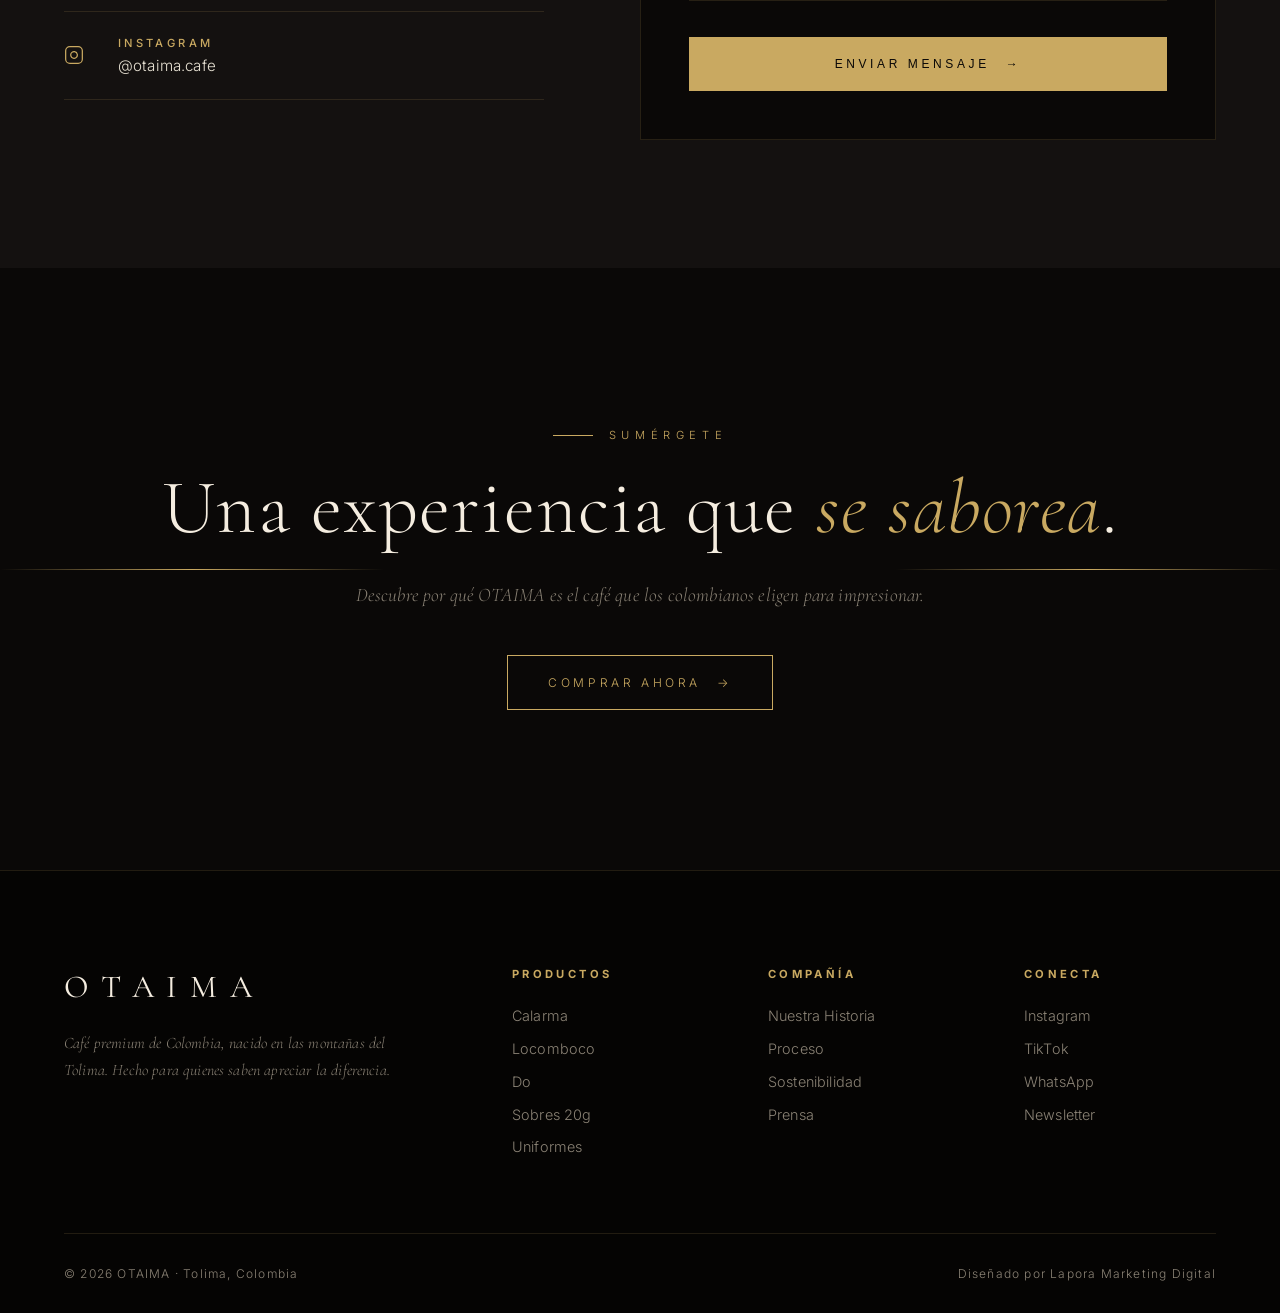
==== commit bda8eab1: "feat(products): 4 dedicated product pages with 3D viewer and Tolima storytelling Add interactive pro" ====
--- a/index.html
+++ b/index.html
@@ -383,6 +383,7 @@
   position: relative; aspect-ratio: 3/4; overflow: hidden;
   background: var(--bg-card); border: 1px solid var(--border);
   cursor: pointer; transition: transform 0.6s var(--ease);
+  display: block; text-decoration: none; color: inherit;
 }
 .coleccion-img {
   position: absolute; inset: 0; overflow: hidden;
@@ -1062,7 +1063,7 @@
   </div>
 
   <div class="colecciones-grid reveal-stagger">
-    <div class="coleccion-card">
+    <a href="colecciones/calarma.html" class="coleccion-card">
       <div class="coleccion-img">
         <img src="img/calarma.png" alt="OTAIMA Calarma - Edición Especial 500g Café de Colombia" loading="lazy" decoding="async">
       </div>
@@ -1070,11 +1071,11 @@
         <div class="coleccion-tag">Edición Especial · 500g</div>
         <div class="coleccion-name">Calarma</div>
         <p class="coleccion-desc">Perfil balanceado, cuerpo medio, acidez brillante y dulzura natural. Notas de chocolate, cítricos y caramelo.</p>
-        <a href="#" class="coleccion-link">Explorar <span>→</span></a>
-      </div>
-    </div>
-
-    <div class="coleccion-card">
+        <span class="coleccion-link">Explorar <span>→</span></span>
+      </div>
+    </a>
+
+    <a href="colecciones/locomboco.html" class="coleccion-card">
       <div class="coleccion-img">
         <img src="img/locomboco.png" alt="OTAIMA Locomboco - Trilogía Exótica Edición Especial 500g" loading="lazy" decoding="async">
       </div>
@@ -1082,11 +1083,11 @@
         <div class="coleccion-tag">Trilogía Exótica · 500g</div>
         <div class="coleccion-name">Locomboco</div>
         <p class="coleccion-desc">Edición premium con perfil complejo, dulce y cítrico. Cobre metálico sobre marrón oscuro.</p>
-        <a href="#" class="coleccion-link">Explorar <span>→</span></a>
-      </div>
-    </div>
-
-    <div class="coleccion-card">
+        <span class="coleccion-link">Explorar <span>→</span></span>
+      </div>
+    </a>
+
+    <a href="colecciones/do.html" class="coleccion-card">
       <div class="coleccion-img">
         <img src="img/do.png" alt="OTAIMA Do - Café de Origen Pureza Absoluta 500g" loading="lazy" decoding="async">
       </div>
@@ -1094,9 +1095,9 @@
         <div class="coleccion-tag">Café de Origen · 500g</div>
         <div class="coleccion-name">Do</div>
         <p class="coleccion-desc">Pureza absoluta. Grano entero de origen único, con notas suaves a chocolate y caramelo.</p>
-        <a href="#" class="coleccion-link">Explorar <span>→</span></a>
-      </div>
-    </div>
+        <span class="coleccion-link">Explorar <span>→</span></span>
+      </div>
+    </a>
   </div>
 </section>
 
@@ -1111,7 +1112,7 @@
       <h2 class="section-title">El ritual,<br>en <em>20 gramos</em>.</h2>
       <p style="color:var(--text-dim); line-height:1.8; margin-bottom:2rem;">Café premium en presentación individual de 20g. Perfecto para hoteles, oficinas y momentos donde la calidad no se compromete.</p>
       <p style="color:var(--text-dim); line-height:1.8; margin-bottom:3rem;">Cada sobre conserva la frescura, el aroma y la complejidad del grano original. Una taza perfecta. Cada vez.</p>
-      <a href="#" class="hero-cta" style="opacity:1;animation:none"><span>Ver Presentaciones</span> <span class="arrow">→</span></a>
+      <a href="colecciones/sobres.html" class="hero-cta" style="opacity:1;animation:none"><span>Ver Presentaciones</span> <span class="arrow">→</span></a>
     </div>
   </div>
 </section>
